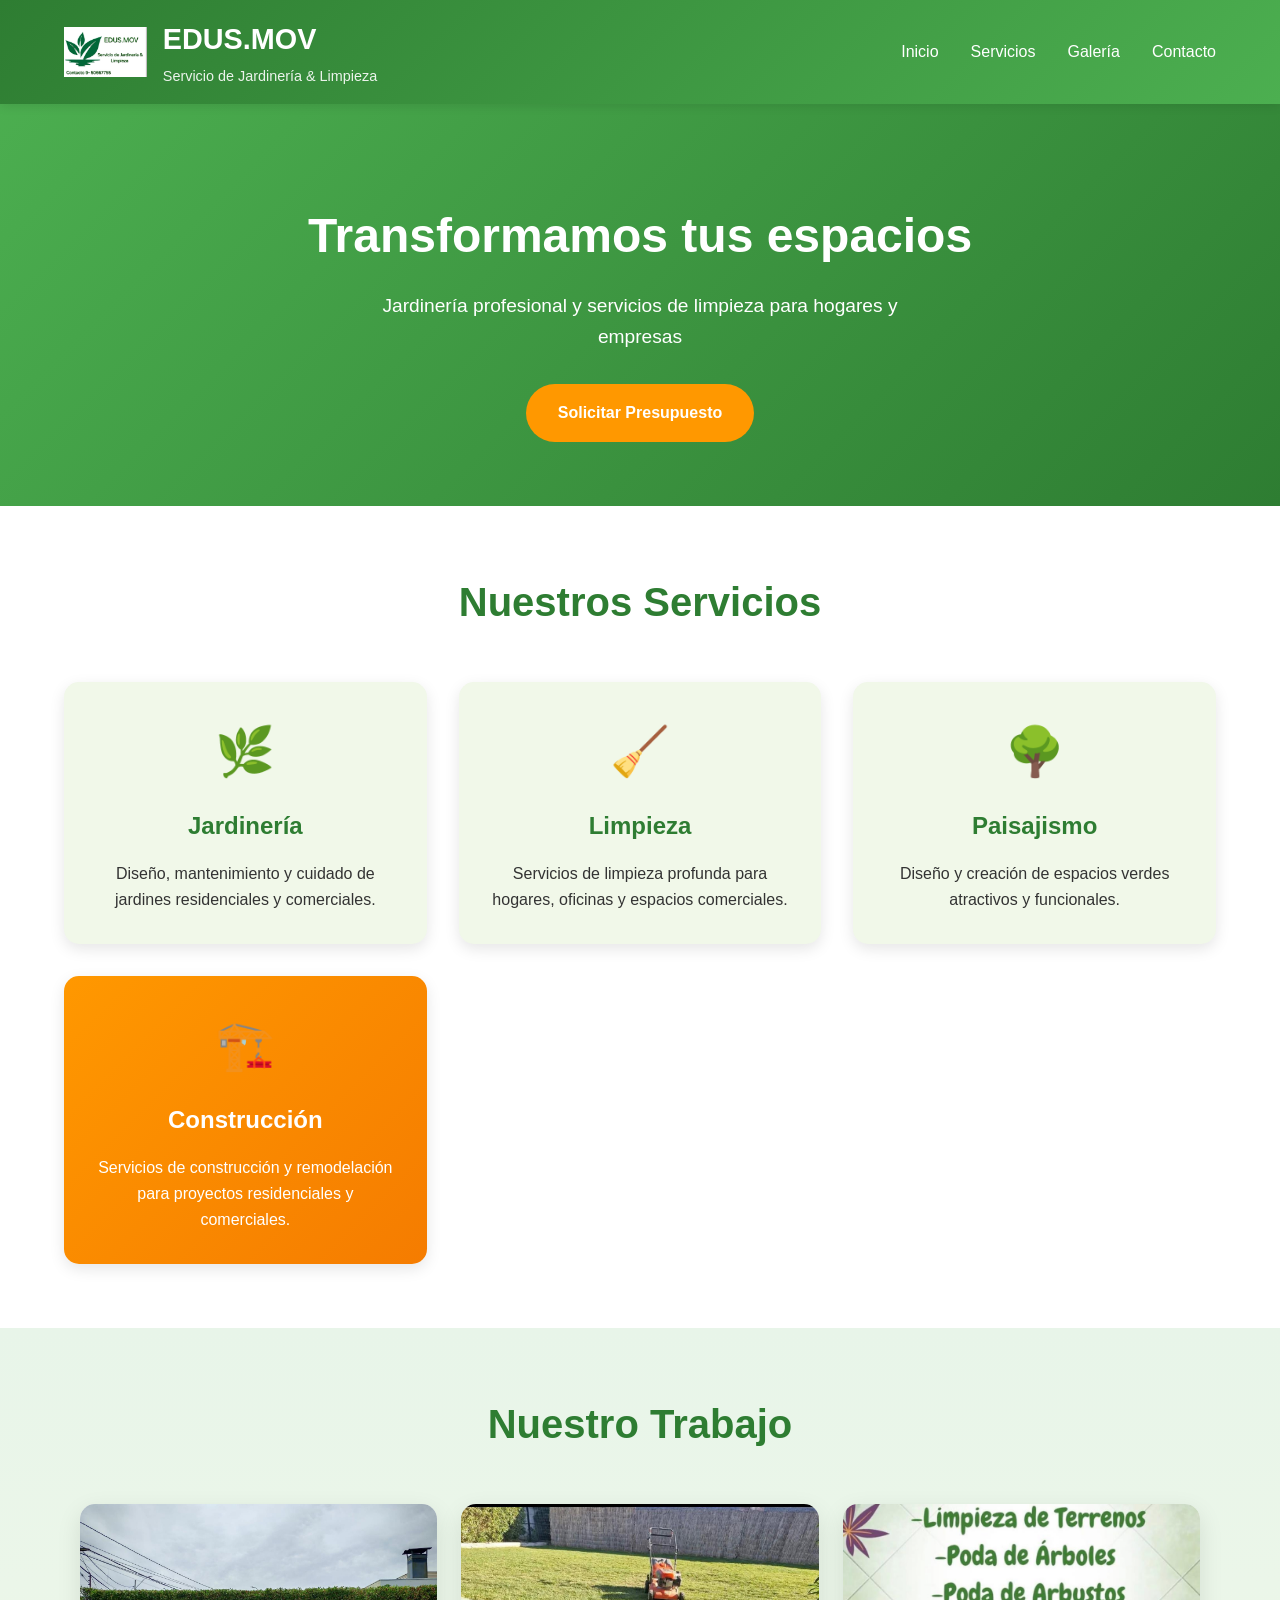
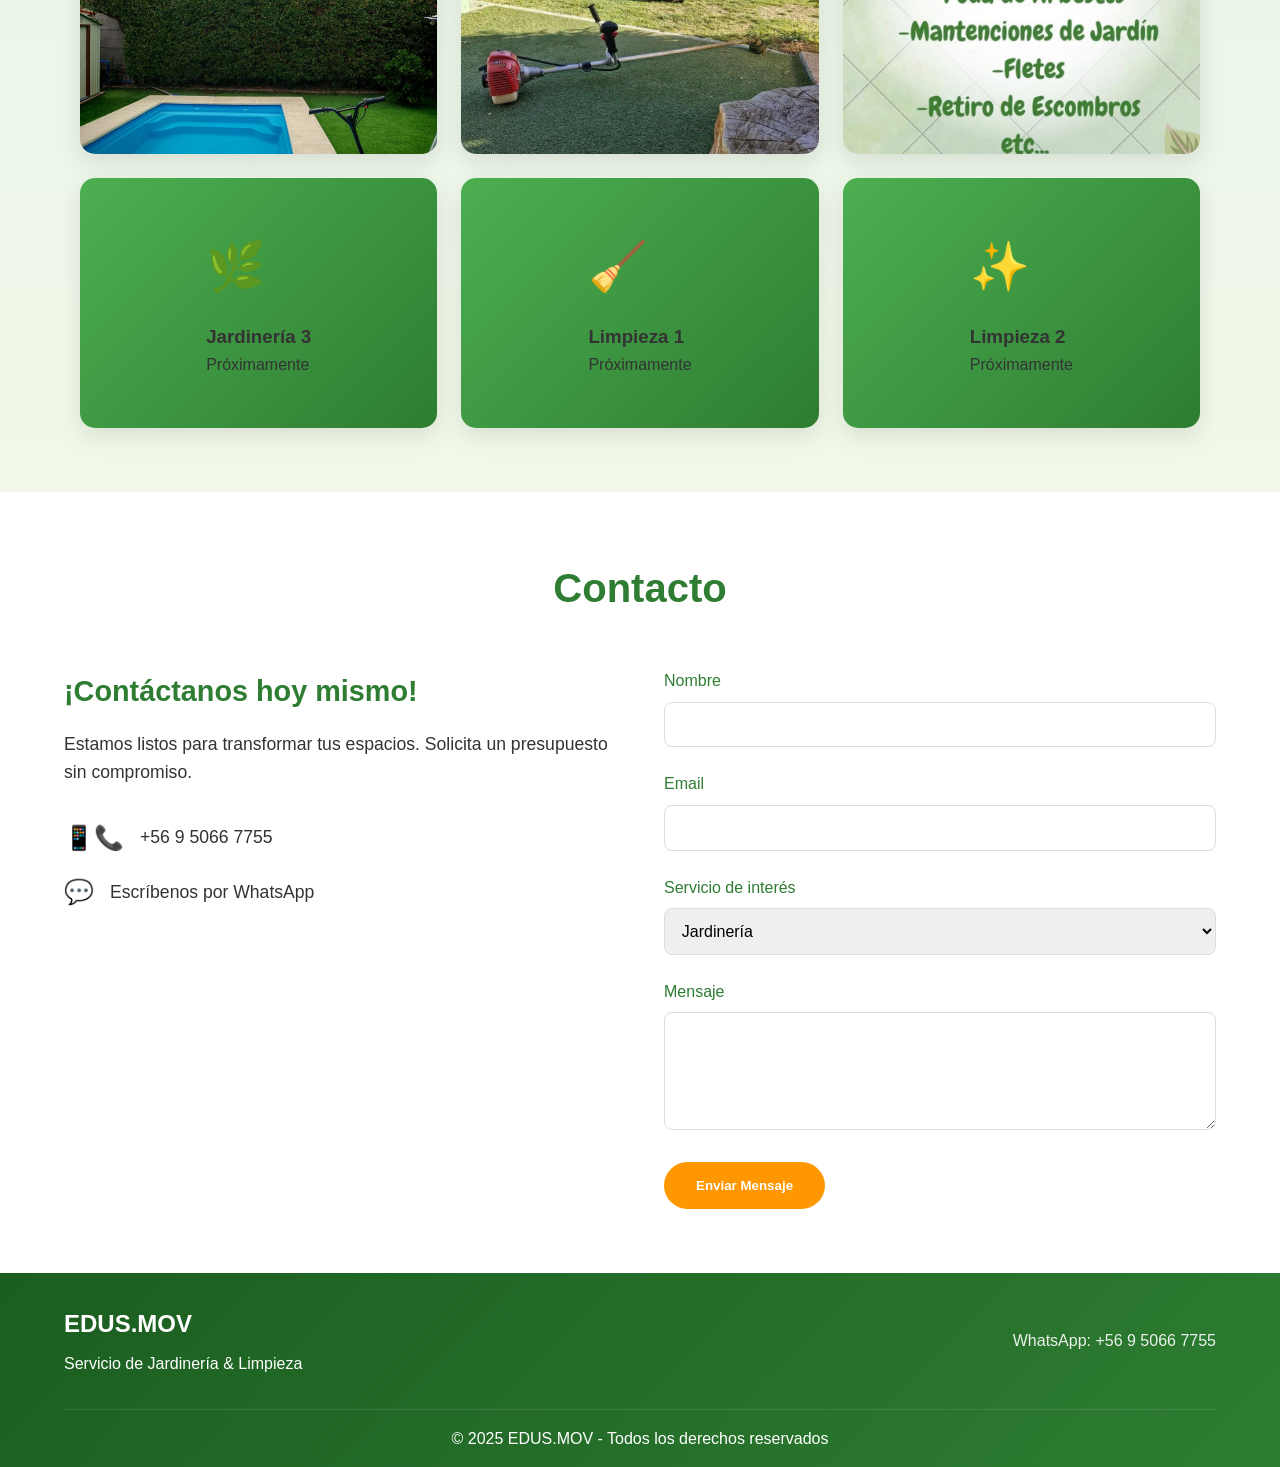
==== index.html @ 4ad2bc85 "Primera versión del sitio web EDUS.MOV" ====
<!DOCTYPE html>
<html lang="es">
<head>
    <meta charset="UTF-8">
    <meta name="viewport" content="width=device-width, initial-scale=1.0">
    <title>EDUS.MOV - Servicio de Jardinería & Limpieza</title>
    <link rel="stylesheet" href="css/style.css">
</head>
<body>
    <!-- Header -->
    <header>
        <div class="container">
            <div class="logo">
                <img src="images/logo.png" alt="EDUS.MOV Logo" class="logo-img">
                <div class="logo-text">
                    <h1>EDUS.MOV</h1>
                    <p>Servicio de Jardinería & Limpieza</p>
                </div>
            </div>
            <nav>
                <ul>
                    <li><a href="#inicio">Inicio</a></li>
                    <li><a href="#servicios">Servicios</a></li>
                    <li><a href="#galeria">Galería</a></li>
                    <li><a href="#contacto">Contacto</a></li>
                </ul>
            </nav>
        </div>
    </header>

    <!-- Hero Section -->
    <section id="inicio" class="hero">
        <div class="hero-content">
            <h2>Transformamos tus espacios</h2>
            <p>Jardinería profesional y servicios de limpieza para hogares y empresas</p>
            <a href="#contacto" class="btn">Solicitar Presupuesto</a>
        </div>
    </section>

    <!-- Sección Servicios -->
    <section id="servicios" class="servicios">
        <div class="container">
            <h2>Nuestros Servicios</h2>
            <div class="servicios-grid">
                <div class="servicio-card">
                    <div class="servicio-icon">🌿</div>
                    <h3>Jardinería</h3>
                    <p>Diseño, mantenimiento y cuidado de jardines residenciales y comerciales.</p>
                </div>
                <div class="servicio-card">
                    <div class="servicio-icon">🧹</div>
                    <h3>Limpieza</h3>
                    <p>Servicios de limpieza profunda para hogares, oficinas y espacios comerciales.</p>
                </div>
                <div class="servicio-card">
                    <div class="servicio-icon">🌳</div>
                    <h3>Paisajismo</h3>
                    <p>Diseño y creación de espacios verdes atractivos y funcionales.</p>
                </div>
                <div class="servicio-card construccion">
                    <div class="servicio-icon">🏗️</div>
                    <h3>Construcción</h3>
                    <p>Servicios de construcción y remodelación para proyectos residenciales y comerciales.</p>
                </div>
            </div>
        </div>
    </section>

    <!-- Sección Galería -->
    <section id="galeria" class="galeria">
        <div class="container">
            <h2>Nuestro Trabajo</h2>
            <div class="galeria-grid">
                <!-- Jardinería 1 - Con imagen -->
                <div class="galeria-item">
                    <img src="images/jardineria.jpg" alt="Jardinería Profesional" class="galeria-img">
                    <div class="galeria-overlay">
                        <h3>Jardinería Profesional</h3>
                    </div>
                </div>

                <!-- Jardinería 2 - Con imagen -->
                <div class="galeria-item">
                    <img src="images/jardineria1.jpg" alt="Mantenimiento de Jardines" class="galeria-img">
                    <div class="galeria-overlay">
                        <h3>Mantenimiento</h3>
                    </div>
                </div>

                <!-- Nueva imagen information.jpg -->
                <div class="galeria-item">
                    <img src="images/information.jpg" alt="Información de Servicios" class="galeria-img">
                    <div class="galeria-overlay">
                        <h3>Nuestros Servicios</h3>
                    </div>
                </div>

                <!-- Placeholders para futuro contenido -->
                <div class="galeria-item placeholder">
                    <div class="placeholder-content">
                        <div class="servicio-icon">🌿</div>
                        <h3>Jardinería 3</h3>
                        <p>Próximamente</p>
                    </div>
                </div>
                <div class="galeria-item placeholder">
                    <div class="placeholder-content">
                        <div class="servicio-icon">🧹</div>
                        <h3>Limpieza 1</h3>
                        <p>Próximamente</p>
                    </div>
                </div>
                <div class="galeria-item placeholder">
                    <div class="placeholder-content">
                        <div class="servicio-icon">✨</div>
                        <h3>Limpieza 2</h3>
                        <p>Próximamente</p>
                    </div>
                </div>
            </div>
        </div>
    </section>

    <!-- Sección Contacto -->
<section id="contacto" class="contacto">
    <div class="container">
        <h2>Contacto</h2>
        <div class="contacto-content">
            <div class="contacto-info">
                <h3>¡Contáctanos hoy mismo!</h3>
                <p>Estamos listos para transformar tus espacios. Solicita un presupuesto sin compromiso.</p>
                <div class="contacto-datos">
                    <div class="contacto-item">
                        <span class="contacto-icon">📞</span>
                        <a href="https://wa.me/56950667755" target="_blank" class="whatsapp-link">
                            +56 9 5066 7755
                        </a>
                    </div>
                    <div class="contacto-item">
                        <span class="contacto-icon">💬</span>
                        <span>Escríbenos por WhatsApp</span>
                    </div>
                </div>
            </div>
            <div class="contacto-form">
                <form id="formulario-contacto">
                    <div class="form-group">
                        <label for="nombre">Nombre</label>
                        <input type="text" id="nombre" name="nombre" required>
                    </div>
                    <div class="form-group">
                        <label for="email">Email</label>
                        <input type="email" id="email" name="email" required>
                    </div>
                    <div class="form-group">
                        <label for="servicio">Servicio de interés</label>
                        <select id="servicio" name="servicio">
                            <option value="jardineria">Jardinería</option>
                            <option value="limpieza">Limpieza</option>
                            <option value="paisajismo">Paisajismo</option>
                            <option value="construccion">Construcción</option>
                            <option value="varios">Varios servicios</option>
                        </select>
                    </div>
                    <div class="form-group">
                        <label for="mensaje">Mensaje</label>
                        <textarea id="mensaje" name="mensaje" rows="5" required></textarea>
                    </div>
                    <button type="submit" class="btn">Enviar Mensaje</button>
                </form>
            </div>
        </div>
    </div>
</section>

    <!-- Footer -->
<footer>
    <div class="container">
        <div class="footer-content">
            <div class="footer-logo">
                <h3>EDUS.MOV</h3>
                <p>Servicio de Jardinería & Limpieza</p>
            </div>
            <div class="footer-contacto">
                <p>
                    <a href="https://wa.me/56950667755" target="_blank" class="whatsapp-link">
                        WhatsApp: +56 9 5066 7755
                    </a>
                </p>
            </div>
        </div>
        <div class="footer-copyright">
            <p>&copy; 2025 EDUS.MOV - Todos los derechos reservados</p>
        </div>
    </div>
</footer>
---- css/style.css ----
/* Estilos generales */
* {
    margin: 0;
    padding: 0;
    box-sizing: border-box;
}

body {
    font-family: 'Arial', sans-serif;
    line-height: 1.6;
    color: #333;
    background-color: #f9f9f9;
}

.container {
    width: 90%;
    max-width: 1200px;
    margin: 0 auto;
}

/* Header */
header {
    background: linear-gradient(135deg, #2e7d32, #4caf50);
    color: white;
    padding: 1rem 0;
    position: fixed;
    width: 100%;
    top: 0;
    z-index: 1000;
    box-shadow: 0 2px 10px rgba(0,0,0,0.1);
}

header .container {
    display: flex;
    justify-content: space-between;
    align-items: center;
}

.logo {
    display: flex;
    align-items: center;
    gap: 1rem;
}

.logo-img {
    height: 50px;
    width: auto;
}

.logo-text h1 {
    margin-bottom: 0.2rem;
    font-size: 1.8rem;
}

.logo-text p {
    margin: 0;
    font-size: 0.9rem;
    opacity: 0.9;
}

nav ul {
    display: flex;
    list-style: none;
    gap: 2rem;
}

nav ul li a {
    color: white;
    text-decoration: none;
    font-weight: 500;
    transition: color 0.3s;
}

nav ul li a:hover {
    color: #c8e6c9;
}

/* Hero Section */
.hero {
    background: linear-gradient(135deg, #4caf50, #2e7d32);
    color: white;
    padding: 8rem 0 4rem;
    text-align: center;
    margin-top: 70px;
}

.hero-content h2 {
    font-size: 3rem;
    margin-bottom: 1rem;
}

.hero-content p {
    font-size: 1.2rem;
    margin-bottom: 2rem;
    max-width: 600px;
    margin-left: auto;
    margin-right: auto;
}

.btn {
    display: inline-block;
    background-color: #ff9800;
    color: white;
    padding: 1rem 2rem;
    border-radius: 50px;
    text-decoration: none;
    font-weight: bold;
    transition: all 0.3s;
    border: none;
    cursor: pointer;
}

.btn:hover {
    background-color: #f57c00;
    transform: translateY(-2px);
}

/* Sección Servicios */
.servicios {
    padding: 4rem 0;
    background-color: white;
}

.servicios h2 {
    text-align: center;
    margin-bottom: 3rem;
    font-size: 2.5rem;
    color: #2e7d32;
}

.servicios-grid {
    display: grid;
    grid-template-columns: repeat(auto-fit, minmax(300px, 1fr));
    gap: 2rem;
}

.servicio-card {
    background-color: #f1f8e9;
    padding: 2rem;
    border-radius: 15px;
    text-align: center;
    transition: all 0.3s ease;
    box-shadow: 0 5px 15px rgba(0,0,0,0.1);
}

.servicio-card:hover {
    transform: translateY(-10px);
    box-shadow: 0 15px 30px rgba(0,0,0,0.15);
}

.servicio-icon {
    font-size: 3rem;
    margin-bottom: 1rem;
}

.servicio-card h3 {
    color: #2e7d32;
    margin-bottom: 1rem;
    font-size: 1.5rem;
}

/* Servicio de Construcción */
.servicio-card.construccion {
    background: linear-gradient(135deg, #ff9800, #f57c00);
    color: white;
}

.servicio-card.construccion h3 {
    color: white;
}

.servicio-card.construccion .servicio-icon {
    color: white;
}

/* SECCIÓN GALERÍA - SIMPLIFICADA Y FUNCIONAL */
.galeria {
    padding: 4rem 0;
    background: linear-gradient(to bottom, #e8f5e9, #f1f8e9);
}

.galeria h2 {
    text-align: center;
    font-size: 2.5rem;
    color: #2e7d32;
    margin-bottom: 3rem;
}

.galeria-grid {
    display: grid;
    grid-template-columns: repeat(auto-fit, minmax(280px, 1fr));
    gap: 1.5rem;
    padding: 0 1rem;
}

/* Items de galería con imágenes */
.galeria-item {
    background: white;
    border-radius: 15px;
    overflow: hidden;
    box-shadow: 0 8px 25px rgba(0,0,0,0.1);
    transition: all 0.3s ease;
    height: 250px;
    position: relative;
}

.galeria-item:hover {
    transform: translateY(-8px);
    box-shadow: 0 15px 35px rgba(0,0,0,0.2);
}

.galeria-item img {
    width: 100%;
    height: 100%;
    object-fit: cover;
    transition: transform 0.5s ease;
    display: block;
}

.galeria-item:hover img {
    transform: scale(1.1);
}

/* Overlay para items con imágenes */
.galeria-overlay {
    position: absolute;
    bottom: 0;
    left: 0;
    right: 0;
    background: linear-gradient(transparent, rgba(46, 125, 50, 0.9));
    color: white;
    padding: 1.5rem 1rem 1rem;
    transform: translateY(100%);
    transition: transform 0.3s ease;
}

.galeria-item:hover .galeria-overlay {
    transform: translateY(0);
}

.galeria-overlay h3 {
    margin: 0;
    font-size: 1.1rem;
    text-align: center;
}

/* Placeholders - solo para items específicos */
.galeria-item.placeholder {
    background: linear-gradient(135deg, #4caf50, #2e7d32);
    display: flex;
    align-items: center;
    justify-content: center;
}

.galeria-placeholder {
    text-align: center;
    color: white;
    padding: 2rem;
}

.galeria-placeholder .placeholder-icon {
    font-size: 2.5rem;
    margin-bottom: 0.8rem;
}

.galeria-placeholder .placeholder-text {
    font-size: 1.1rem;
    font-weight: bold;
    margin-bottom: 0.3rem;
}

.galeria-placeholder .placeholder-subtext {
    font-size: 0.8rem;
    opacity: 0.9;
}

/* Items placeholder también tienen hover */
.galeria-item.placeholder:hover {
    transform: translateY(-8px);
    box-shadow: 0 15px 35px rgba(0,0,0,0.2);
    background: linear-gradient(135deg, #3d8b40, #1b5e20);
}

/* Sección Contacto */
.contacto {
    padding: 4rem 0;
    background-color: white;
}

.contacto h2 {
    text-align: center;
    margin-bottom: 3rem;
    font-size: 2.5rem;
    color: #2e7d32;
}

.contacto-content {
    display: grid;
    grid-template-columns: repeat(auto-fit, minmax(300px, 1fr));
    gap: 3rem;
}

.contacto-info h3 {
    color: #2e7d32;
    margin-bottom: 1rem;
    font-size: 1.8rem;
}

.contacto-info p {
    margin-bottom: 2rem;
    font-size: 1.1rem;
}

.contacto-datos {
    margin-top: 2rem;
}

.contacto-item {
    display: flex;
    align-items: center;
    margin-bottom: 1rem;
    font-size: 1.1rem;
}

.contacto-icon {
    font-size: 1.5rem;
    margin-right: 1rem;
}

.form-group {
    margin-bottom: 1.5rem;
}

.form-group label {
    display: block;
    margin-bottom: 0.5rem;
    font-weight: 500;
    color: #2e7d32;
}

.form-group input,
.form-group select,
.form-group textarea {
    width: 100%;
    padding: 0.8rem;
    border: 1px solid #ddd;
    border-radius: 8px;
    font-family: inherit;
    font-size: 1rem;
    transition: border-color 0.3s;
}

.form-group input:focus,
.form-group select:focus,
.form-group textarea:focus {
    outline: none;
    border-color: #4caf50;
    box-shadow: 0 0 0 2px rgba(76, 175, 80, 0.2);
}

/* Footer */
footer {
    background: linear-gradient(135deg, #1b5e20, #2e7d32);
    color: white;
    padding: 2rem 0 1rem;
}

.footer-content {
    display: flex;
    justify-content: space-between;
    align-items: center;
    margin-bottom: 2rem;
}

.footer-logo h3 {
    font-size: 1.5rem;
    margin-bottom: 0.5rem;
}

.footer-copyright {
    text-align: center;
    padding-top: 1rem;
    border-top: 1px solid rgba(255,255,255,0.1);
}

/* Responsive */
@media (max-width: 768px) {
    header .container {
        flex-direction: column;
        text-align: center;
        gap: 1rem;
    }
    
    nav ul {
        gap: 1rem;
    }
    
    .hero {
        padding: 6rem 0 3rem;
    }
    
    .hero-content h2 {
        font-size: 2rem;
    }
    
    .galeria-grid {
        grid-template-columns: 1fr;
        gap: 1rem;
    }
    
    .footer-content {
        flex-direction: column;
        text-align: center;
        gap: 1rem;
    }
    
    .servicios-grid {
        grid-template-columns: 1fr;
    }
}

@media (max-width: 480px) {
    .container {
        width: 95%;
    }
    
    .hero-content h2 {
        font-size: 1.8rem;
    }
    
    .galeria-item {
        height: 200px;
    }
    
    .btn {
        padding: 0.8rem 1.5rem;
        font-size: 0.9rem;
    }
}

/* Estilos para enlaces de WhatsApp */
.whatsapp-link {
    color: white;
    text-decoration: none;
    font-weight: 500;
    transition: all 0.3s ease;
    border-bottom: 1px solid transparent;
}

.whatsapp-link:hover {
    color: #25D366; /* Color verde de WhatsApp */
    border-bottom: 1px solid #25D366;
    transform: translateY(-1px);
}

.contacto-item .whatsapp-link {
    color: #333;
    font-size: 1.1rem;
}

.contacto-item .whatsapp-link:hover {
    color: #25D366;
}

/* Opcional: Agregar icono de WhatsApp */
.contacto-item:has(.whatsapp-link) .contacto-icon::before {
    content: "📱";
}

/* Para el footer */
.footer-contacto .whatsapp-link {
    color: rgba(255,255,255,0.9);
}

.footer-contacto .whatsapp-link:hover {
    color: #25D366;
}
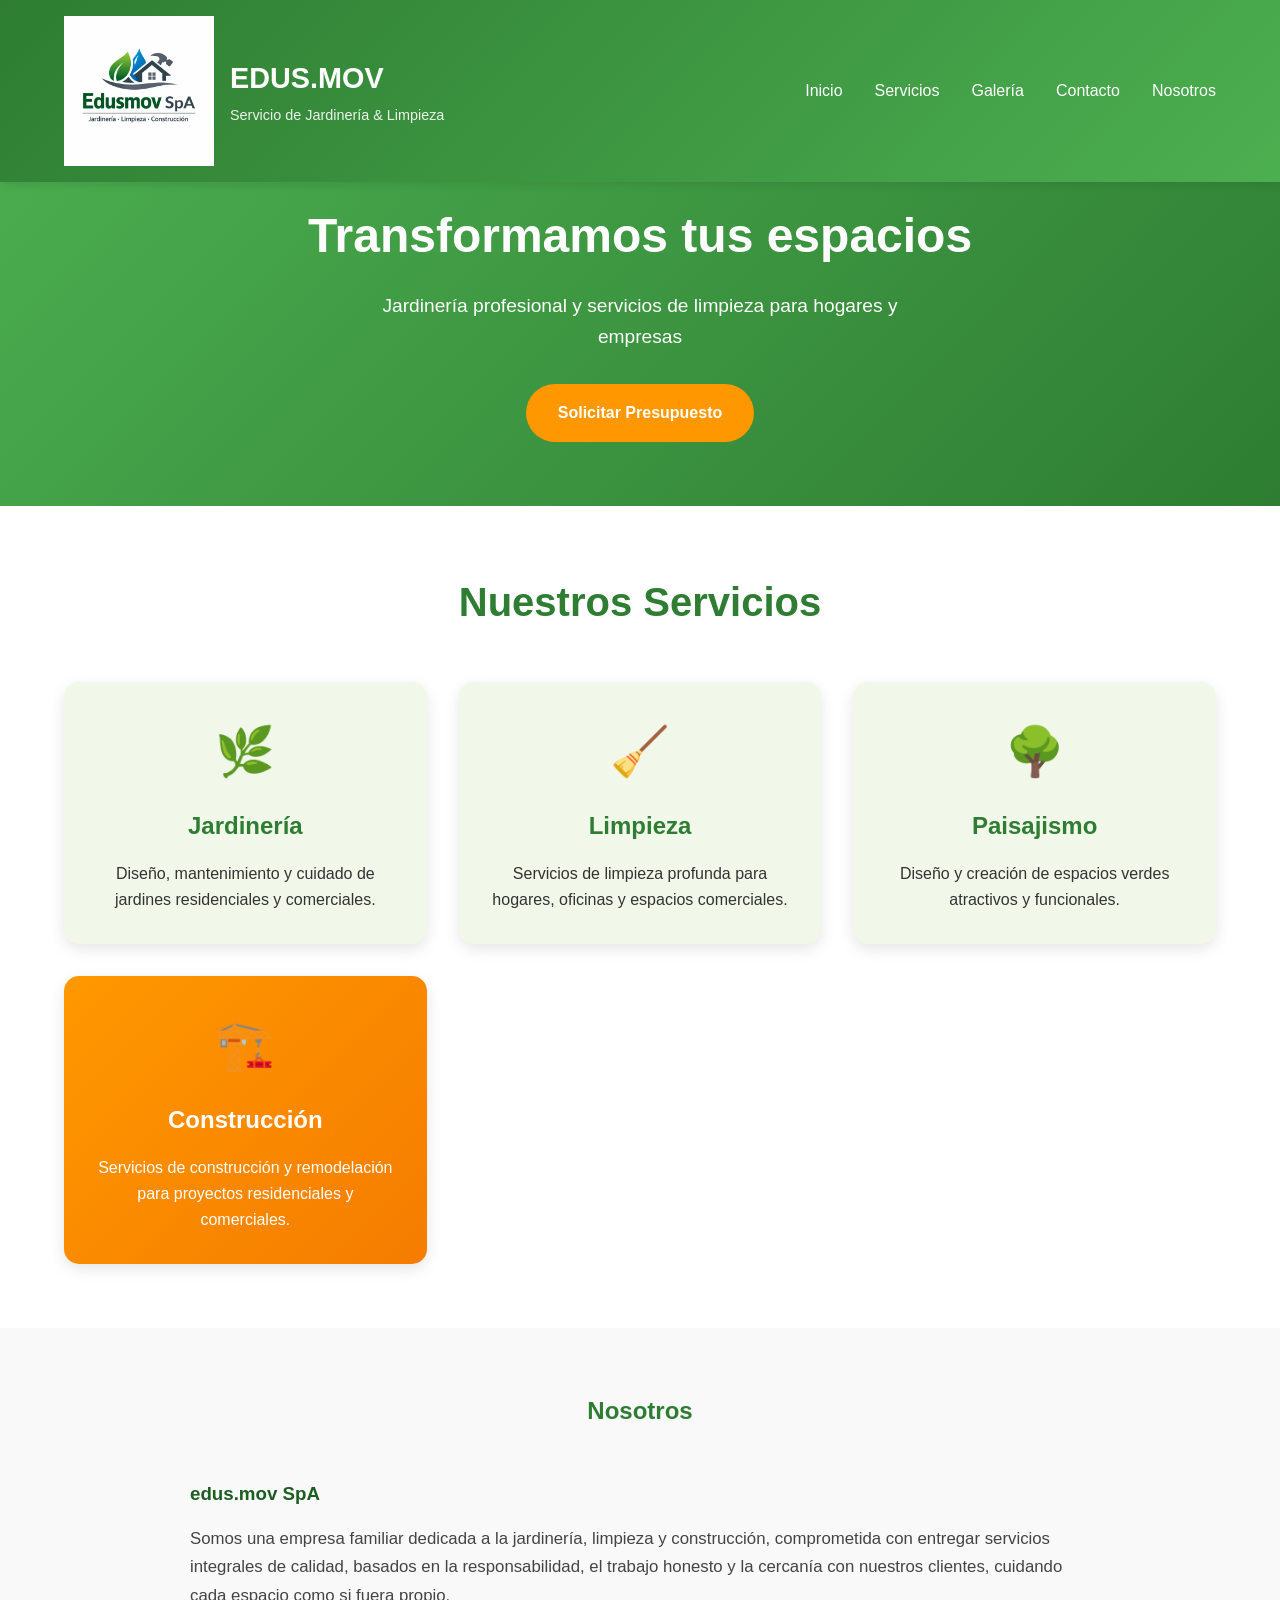
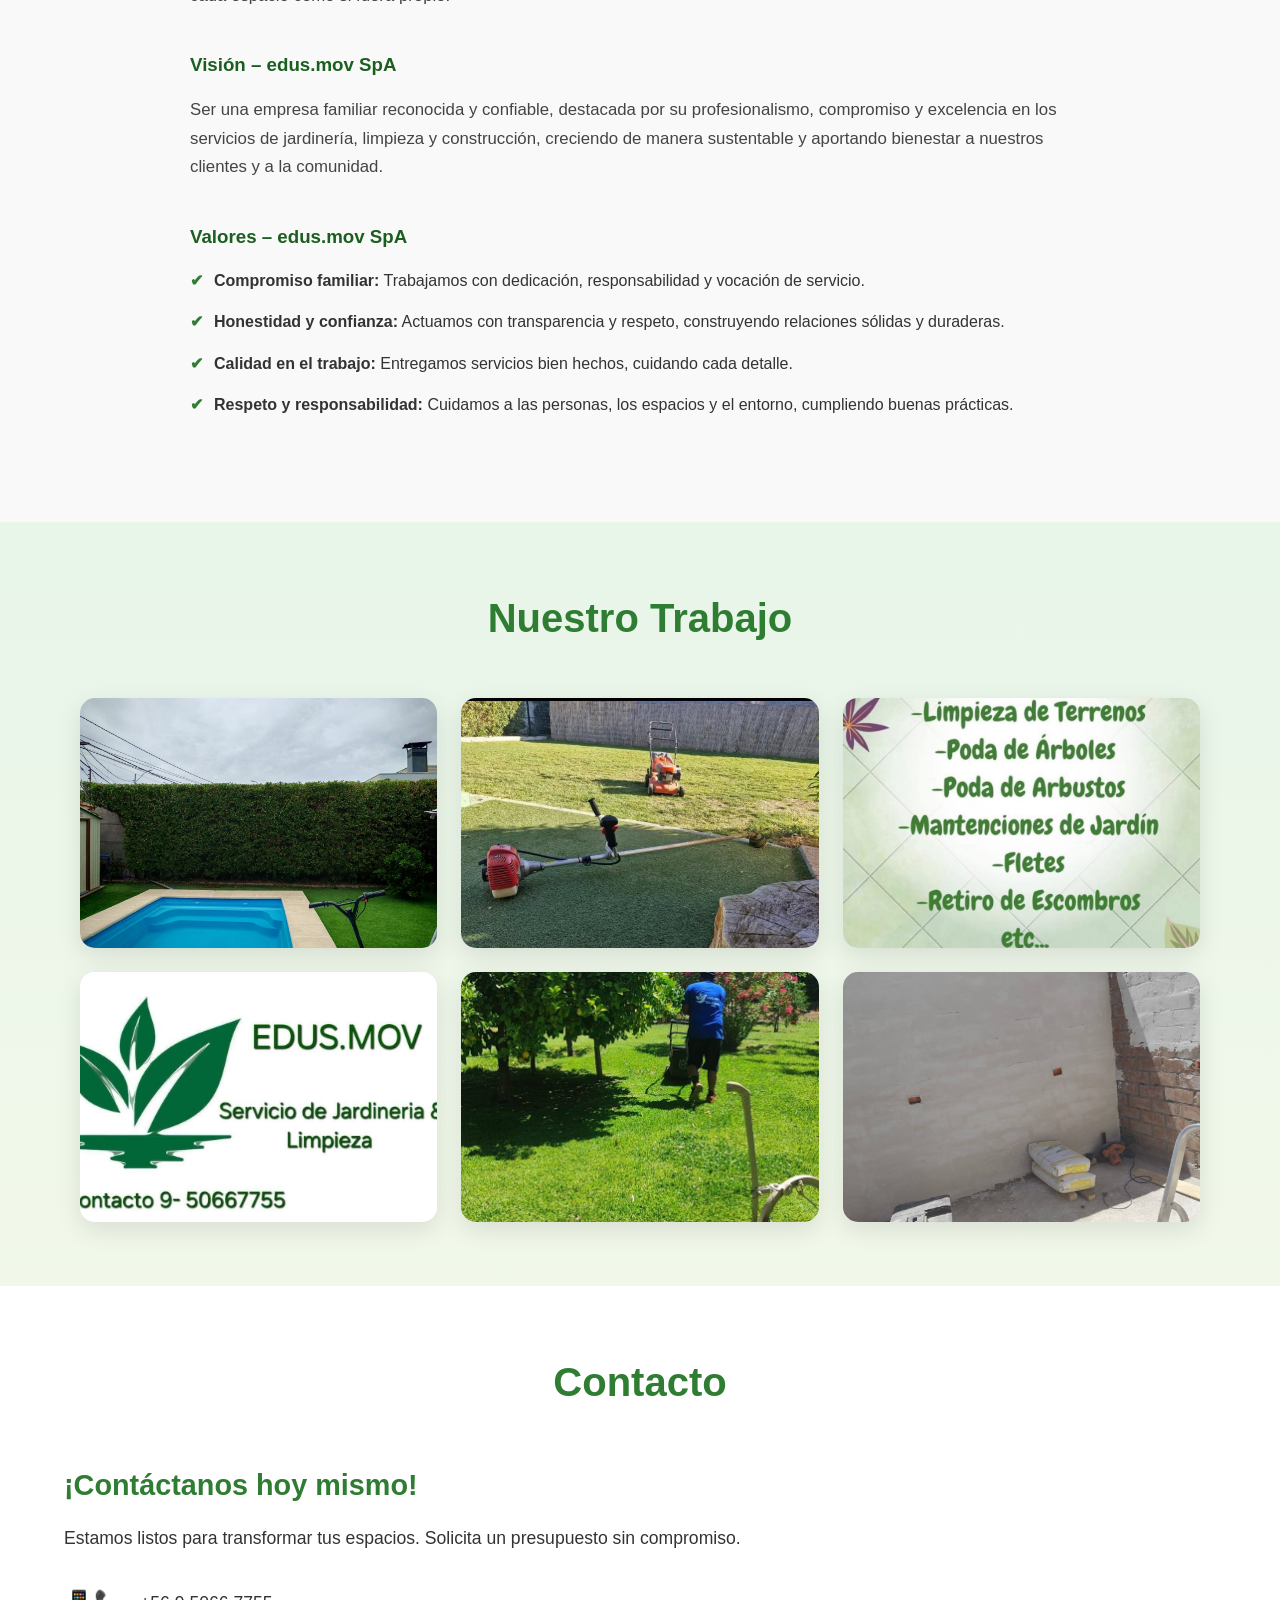
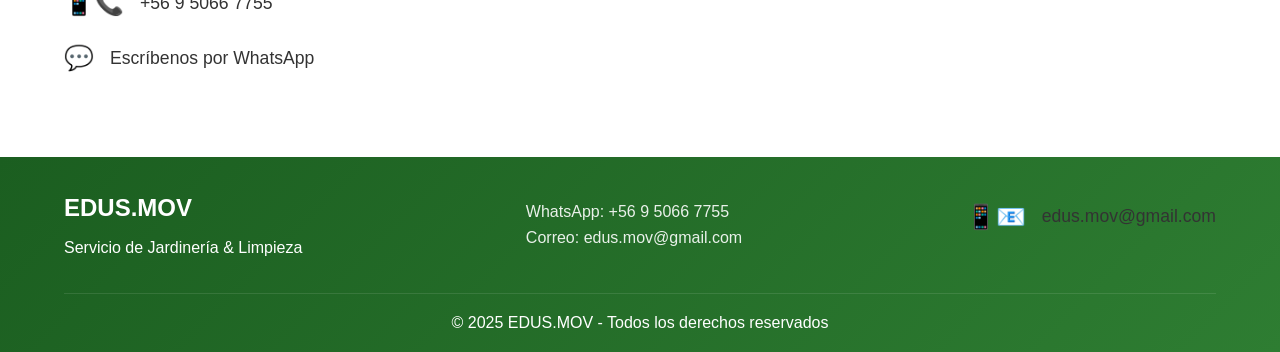
==== commit 80af1aba: "Actualización del sitio web EDUS.MOV" ====
--- a/index.html
+++ b/index.html
@@ -7,64 +7,113 @@
     <link rel="stylesheet" href="css/style.css">
 </head>
 <body>
-    <!-- Header -->
-    <header>
-        <div class="container">
-            <div class="logo">
-                <img src="images/logo.png" alt="EDUS.MOV Logo" class="logo-img">
-                <div class="logo-text">
-                    <h1>EDUS.MOV</h1>
-                    <p>Servicio de Jardinería & Limpieza</p>
-                </div>
-            </div>
-            <nav>
-                <ul>
-                    <li><a href="#inicio">Inicio</a></li>
-                    <li><a href="#servicios">Servicios</a></li>
-                    <li><a href="#galeria">Galería</a></li>
-                    <li><a href="#contacto">Contacto</a></li>
-                </ul>
-            </nav>
-        </div>
-    </header>
-
-    <!-- Hero Section -->
-    <section id="inicio" class="hero">
-        <div class="hero-content">
-            <h2>Transformamos tus espacios</h2>
-            <p>Jardinería profesional y servicios de limpieza para hogares y empresas</p>
-            <a href="#contacto" class="btn">Solicitar Presupuesto</a>
-        </div>
-    </section>
-
-    <!-- Sección Servicios -->
-    <section id="servicios" class="servicios">
-        <div class="container">
-            <h2>Nuestros Servicios</h2>
-            <div class="servicios-grid">
-                <div class="servicio-card">
-                    <div class="servicio-icon">🌿</div>
-                    <h3>Jardinería</h3>
-                    <p>Diseño, mantenimiento y cuidado de jardines residenciales y comerciales.</p>
-                </div>
-                <div class="servicio-card">
-                    <div class="servicio-icon">🧹</div>
-                    <h3>Limpieza</h3>
-                    <p>Servicios de limpieza profunda para hogares, oficinas y espacios comerciales.</p>
-                </div>
-                <div class="servicio-card">
-                    <div class="servicio-icon">🌳</div>
-                    <h3>Paisajismo</h3>
-                    <p>Diseño y creación de espacios verdes atractivos y funcionales.</p>
-                </div>
-                <div class="servicio-card construccion">
-                    <div class="servicio-icon">🏗️</div>
-                    <h3>Construcción</h3>
-                    <p>Servicios de construcción y remodelación para proyectos residenciales y comerciales.</p>
-                </div>
-            </div>
-        </div>
-    </section>
+<!-- Header -->
+<header>
+    <div class="container">
+        <div class="logo">
+            <img src="images/jadineria2.JPG" alt="EDUS.MOV Logo" class="logo-img">
+            <div class="logo-text">
+                <h1>EDUS.MOV</h1>
+                <p>Servicio de Jardinería & Limpieza</p>
+            </div>
+        </div>
+        <nav>
+            <ul>
+                <li><a href="#inicio">Inicio</a></li>
+                <li><a href="#servicios">Servicios</a></li>
+                <li><a href="#galeria">Galería</a></li>
+                <li><a href="#contacto">Contacto</a></li>
+                <li><a href="#nosotros">Nosotros</a></li>
+            </ul>
+        </nav>
+    </div>
+</header>
+
+<!-- Hero Section -->
+<section id="inicio" class="hero">
+    <div class="hero-content">
+        <h2>Transformamos tus espacios</h2>
+        <p>Jardinería profesional y servicios de limpieza para hogares y empresas</p>
+        <a href="#contacto" class="btn">Solicitar Presupuesto</a>
+    </div>
+</section>
+
+<!-- Sección Servicios -->
+<section id="servicios" class="servicios">
+    <div class="container">
+        <h2>Nuestros Servicios</h2>
+        <div class="servicios-grid">
+            <div class="servicio-card">
+                <div class="servicio-icon">🌿</div>
+                <h3>Jardinería</h3>
+                <p>Diseño, mantenimiento y cuidado de jardines residenciales y comerciales.</p>
+            </div>
+            <div class="servicio-card">
+                <div class="servicio-icon">🧹</div>
+                <h3>Limpieza</h3>
+                <p>Servicios de limpieza profunda para hogares, oficinas y espacios comerciales.</p>
+            </div>
+            <div class="servicio-card">
+                <div class="servicio-icon">🌳</div>
+                <h3>Paisajismo</h3>
+                <p>Diseño y creación de espacios verdes atractivos y funcionales.</p>
+            </div>
+            <div class="servicio-card construccion">
+                <div class="servicio-icon">🏗️</div>
+                <h3>Construcción</h3>
+                <p>Servicios de construcción y remodelación para proyectos residenciales y comerciales.</p>
+            </div>
+        </div>
+    </div>
+</section>
+
+<!-- Sección Nosotros -->
+<section id="nosotros" class="nosotros">
+    <div class="container">
+        <h2>Nosotros</h2>
+
+        <div class="nosotros-bloque">
+            <h3>edus.mov SpA</h3>
+            <p>
+                Somos una empresa familiar dedicada a la jardinería, limpieza y construcción,
+                comprometida con entregar servicios integrales de calidad, basados en la responsabilidad,
+                el trabajo honesto y la cercanía con nuestros clientes, cuidando cada espacio como si fuera propio.
+            </p>
+        </div>
+
+        <div class="nosotros-bloque">
+            <h3>Visión – edus.mov SpA</h3>
+            <p>
+                Ser una empresa familiar reconocida y confiable, destacada por su profesionalismo,
+                compromiso y excelencia en los servicios de jardinería, limpieza y construcción,
+                creciendo de manera sustentable y aportando bienestar a nuestros clientes y a la comunidad.
+            </p>
+        </div>
+
+        <div class="nosotros-bloque">
+            <h3>Valores – edus.mov SpA</h3>
+            <ul class="valores-lista">
+                <li>
+                    <strong>Compromiso familiar:</strong>
+                    Trabajamos con dedicación, responsabilidad y vocación de servicio.
+                </li>
+                <li>
+                    <strong>Honestidad y confianza:</strong>
+                    Actuamos con transparencia y respeto, construyendo relaciones sólidas y duraderas.
+                </li>
+                <li>
+                    <strong>Calidad en el trabajo:</strong>
+                    Entregamos servicios bien hechos, cuidando cada detalle.
+                </li>
+                <li>
+                    <strong>Respeto y responsabilidad:</strong>
+                    Cuidamos a las personas, los espacios y el entorno, cumpliendo buenas prácticas.
+                </li>
+            </ul>
+        </div>
+    </div>
+</section>
+
 
     <!-- Sección Galería -->
     <section id="galeria" class="galeria">
@@ -95,26 +144,23 @@
                     </div>
                 </div>
 
-                <!-- Placeholders para futuro contenido -->
-                <div class="galeria-item placeholder">
-                    <div class="placeholder-content">
-                        <div class="servicio-icon">🌿</div>
-                        <h3>Jardinería 3</h3>
-                        <p>Próximamente</p>
-                    </div>
-                </div>
-                <div class="galeria-item placeholder">
-                    <div class="placeholder-content">
-                        <div class="servicio-icon">🧹</div>
-                        <h3>Limpieza 1</h3>
-                        <p>Próximamente</p>
-                    </div>
-                </div>
-                <div class="galeria-item placeholder">
-                    <div class="placeholder-content">
-                        <div class="servicio-icon">✨</div>
-                        <h3>Limpieza 2</h3>
-                        <p>Próximamente</p>
+                <div class="galeria-item">
+                    <img src="images/logo.png" alt="Información de Servicios" class="galeria-img">
+                    <div class="galeria-overlay">
+                        <h3>Nuestra Información</h3>
+                    </div>
+                </div>
+
+                <div class="galeria-item">
+                    <img src="images/jardineria3.jpg" alt="Información de Servicios" class="galeria-img">
+                    <div class="galeria-overlay">
+                        <h3>Áreas verdes 100% garantizadas</h3>
+                    </div>
+                </div>
+                <div class="galeria-item">
+                    <img src="images/construccion.jpg" alt="Información de Servicios" class="galeria-img">
+                    <div class="galeria-overlay">
+                        <h3>Construcción</h3>
                     </div>
                 </div>
             </div>
@@ -142,33 +188,7 @@
                     </div>
                 </div>
             </div>
-            <div class="contacto-form">
-                <form id="formulario-contacto">
-                    <div class="form-group">
-                        <label for="nombre">Nombre</label>
-                        <input type="text" id="nombre" name="nombre" required>
-                    </div>
-                    <div class="form-group">
-                        <label for="email">Email</label>
-                        <input type="email" id="email" name="email" required>
-                    </div>
-                    <div class="form-group">
-                        <label for="servicio">Servicio de interés</label>
-                        <select id="servicio" name="servicio">
-                            <option value="jardineria">Jardinería</option>
-                            <option value="limpieza">Limpieza</option>
-                            <option value="paisajismo">Paisajismo</option>
-                            <option value="construccion">Construcción</option>
-                            <option value="varios">Varios servicios</option>
-                        </select>
-                    </div>
-                    <div class="form-group">
-                        <label for="mensaje">Mensaje</label>
-                        <textarea id="mensaje" name="mensaje" rows="5" required></textarea>
-                    </div>
-                    <button type="submit" class="btn">Enviar Mensaje</button>
-                </form>
-            </div>
+            
         </div>
     </div>
 </section>
@@ -187,7 +207,25 @@
                         WhatsApp: +56 9 5066 7755
                     </a>
                 </p>
-            </div>
+
+                <p>
+                    <a href="https://mail.google.com/mail/?view=cm&to=edus.mov@gmail.com"
+                    target="_blank"
+                    class="whatsapp-link">
+                        Correo: edus.mov@gmail.com
+                    </a>
+                </p>
+            </div>
+
+            <div class="contacto-item">
+                <span class="contacto-icon">📧</span>
+                <a href="https://mail.google.com/mail/?view=cm&to=edus.mov@gmail.com"
+                target="_blank"
+                class="whatsapp-link">
+                    edus.mov@gmail.com
+                </a>
+            </div>
+
         </div>
         <div class="footer-copyright">
             <p>&copy; 2025 EDUS.MOV - Todos los derechos reservados</p>
--- a/css/style.css
+++ b/css/style.css
@@ -43,7 +43,7 @@
 }
 
 .logo-img {
-    height: 50px;
+    height: 150px;
     width: auto;
 }
 
@@ -474,4 +474,53 @@
 
 .footer-contacto .whatsapp-link:hover {
     color: #25D366;
-}+}
+
+/* =========================
+   SECCIÓN NOSOTROS
+========================= */
+.nosotros {
+    padding: 4rem 0;
+    background-color: #f9f9f9;
+}
+
+.nosotros h2 {
+    text-align: center;
+    color: #2e7d32;
+    margin-bottom: 3rem;
+}
+
+.nosotros-bloque {
+    max-width: 900px;
+    margin: 0 auto 2.5rem;
+}
+
+.nosotros-bloque h3 {
+    color: #1b5e20;
+    margin-bottom: 1rem;
+}
+
+.nosotros-bloque p {
+    font-size: 1.05rem;
+    line-height: 1.7;
+    color: #444;
+}
+
+.valores-lista {
+    list-style: none;
+    padding-left: 0;
+}
+
+.valores-lista li {
+    margin-bottom: 1rem;
+    padding-left: 1.5rem;
+    position: relative;
+}
+
+.valores-lista li::before {
+    content: "✔";
+    position: absolute;
+    left: 0;
+    color: #2e7d32;
+    font-weight: bold;
+}
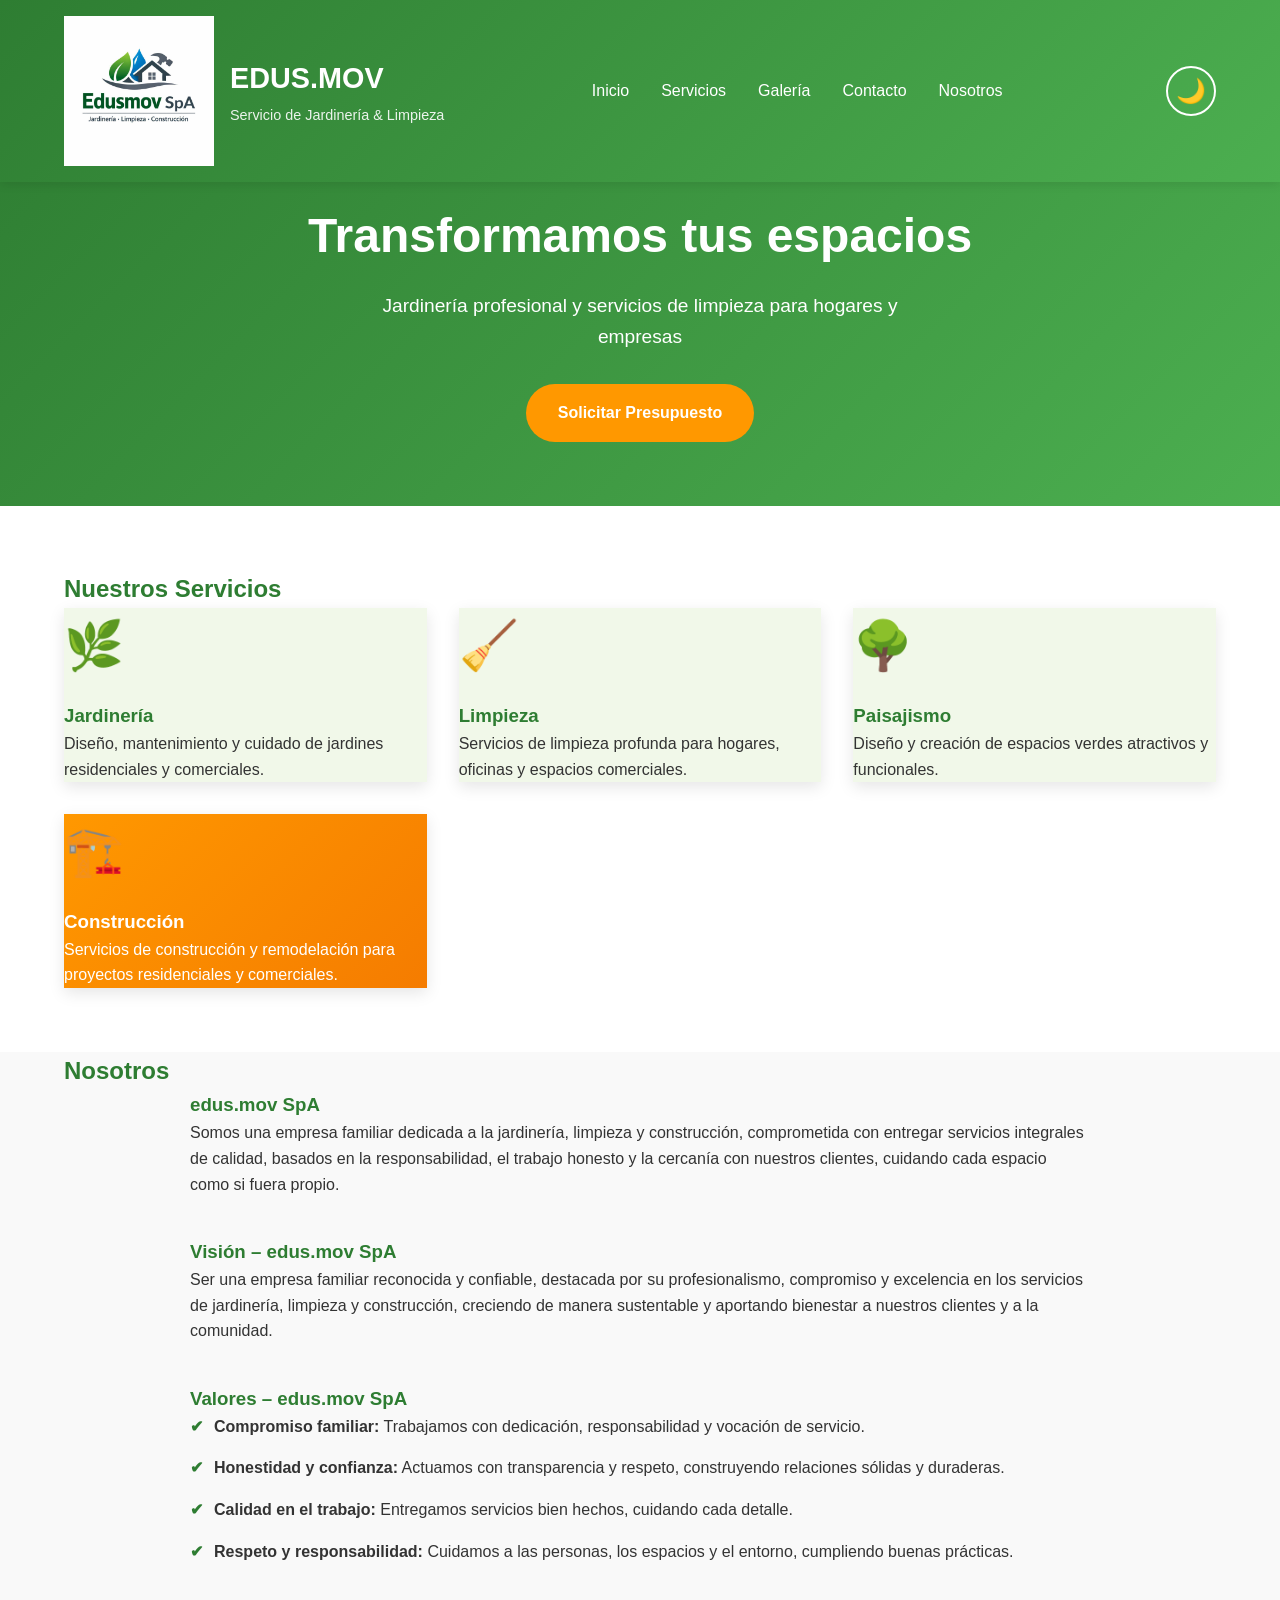
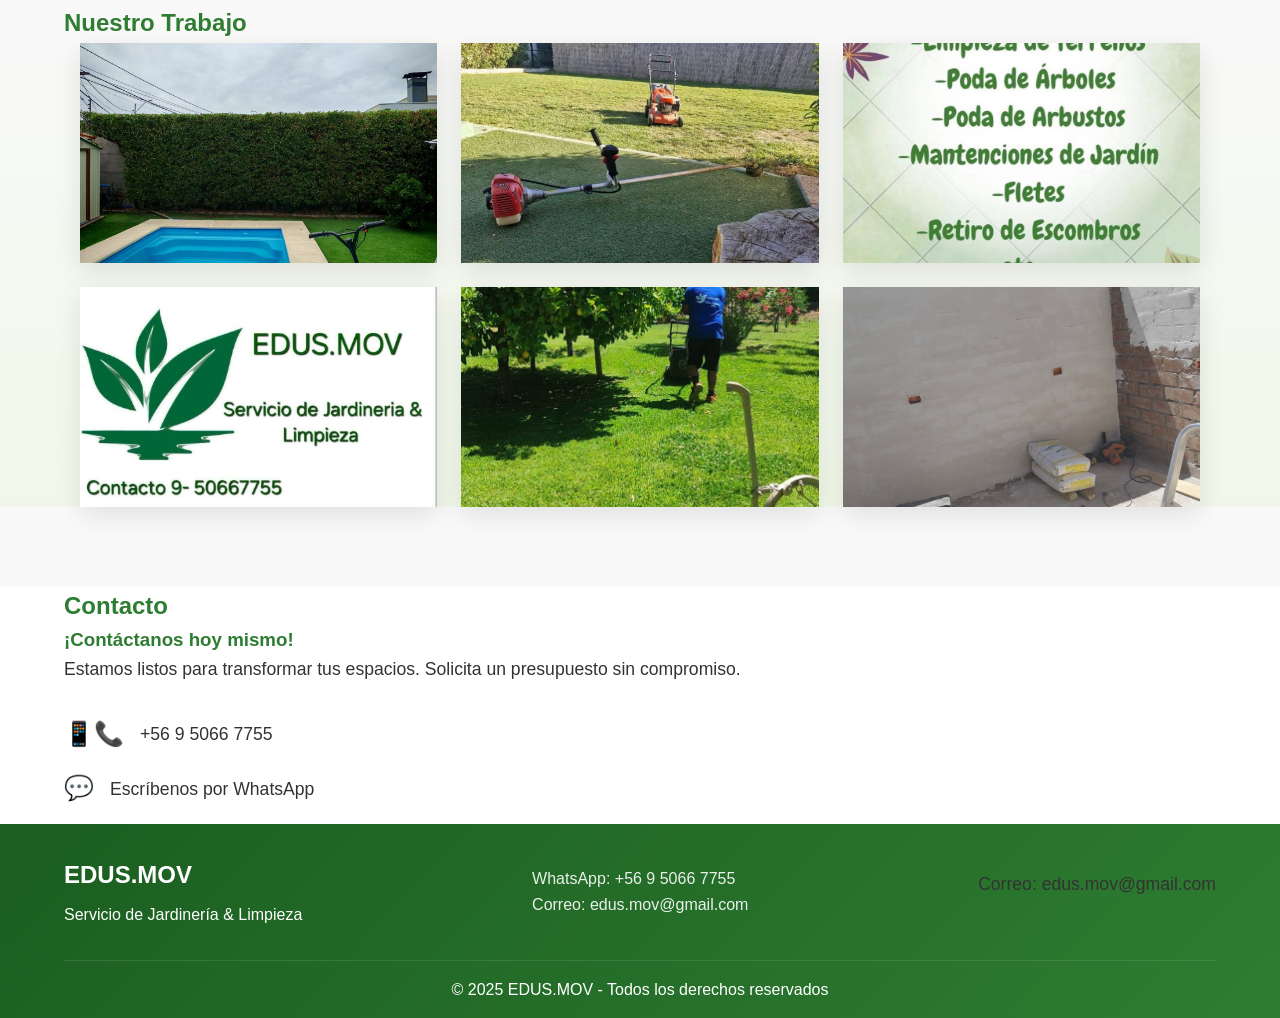
==== commit 3296a4b1: "Actualización página web" ====
--- a/index.html
+++ b/index.html
@@ -26,6 +26,10 @@
                 <li><a href="#nosotros">Nosotros</a></li>
             </ul>
         </nav>
+        <!-- AGREGAR ESTE BOTÓN -->
+        <button id="dark-mode-toggle" class="dark-mode-toggle" aria-label="Alternar modo oscuro">
+            <span class="toggle-icon">🌙</span>
+        </button>
     </div>
 </header>
 
@@ -209,7 +213,16 @@
                 </p>
 
                 <p>
-                    <a href="https://mail.google.com/mail/?view=cm&to=edus.mov@gmail.com"
+                <a href="mailto:edus.mov@gmail.com" class="whatsapp-link">
+                    Correo: edus.mov@gmail.com
+                </a>
+            </p>
+
+            </div>
+
+            <div class="contacto-item">
+                <p>
+                    <a href="https://mail.google.com/mail/?view=cm&fs=1&to=edus.mov@gmail.com"
                     target="_blank"
                     class="whatsapp-link">
                         Correo: edus.mov@gmail.com
@@ -217,18 +230,13 @@
                 </p>
             </div>
 
-            <div class="contacto-item">
-                <span class="contacto-icon">📧</span>
-                <a href="https://mail.google.com/mail/?view=cm&to=edus.mov@gmail.com"
-                target="_blank"
-                class="whatsapp-link">
-                    edus.mov@gmail.com
-                </a>
-            </div>
-
         </div>
         <div class="footer-copyright">
             <p>&copy; 2025 EDUS.MOV - Todos los derechos reservados</p>
         </div>
     </div>
-</footer>+</footer>
+<script src="js/script.js"></script>
+
+</body>
+</html>
--- a/css/style.css
+++ b/css/style.css
@@ -5,11 +5,47 @@
     box-sizing: border-box;
 }
 
+/* ======================
+    VARIABLES PARA MODO OSCURO
+   ====================== */
+:root {
+    /* Colores modo claro (default) */
+    --color-primary: #2e7d32;
+    --color-primary-light: #4caf50;
+    --color-secondary: #ff9800;
+    --color-secondary-dark: #f57c00;
+    --color-bg: #f9f9f9;
+    --color-bg-alt: #ffffff;
+    --color-text: #333333;
+    --color-text-light: #666666;
+    --color-header: linear-gradient(135deg, #2e7d32, #4caf50);
+    --color-card: #f1f8e9;
+    --color-shadow: rgba(0, 0, 0, 0.1);
+    --color-border: #ddd;
+}
+
+/* Variables para modo oscuro */
+[data-theme="dark"] {
+    --color-primary: #4caf50;
+    --color-primary-light: #66bb6a;
+    --color-secondary: #ff9800;
+    --color-secondary-dark: #f57c00;
+    --color-bg: #121212;
+    --color-bg-alt: #1e1e1e;
+    --color-text: #f0f0f0;
+    --color-text-light: #b0b0b0;
+    --color-header: linear-gradient(135deg, #1b5e20, #2e7d32);
+    --color-card: #2d2d2d;
+    --color-shadow: rgba(0, 0, 0, 0.3);
+    --color-border: #444444;
+}
+
 body {
     font-family: 'Arial', sans-serif;
     line-height: 1.6;
-    color: #333;
-    background-color: #f9f9f9;
+    color: var(--color-text);
+    background-color: var(--color-bg);
+    transition: background-color 0.3s, color 0.3s;
 }
 
 .container {
@@ -20,20 +56,45 @@
 
 /* Header */
 header {
-    background: linear-gradient(135deg, #2e7d32, #4caf50);
+    background: var(--color-header);
     color: white;
     padding: 1rem 0;
     position: fixed;
     width: 100%;
     top: 0;
     z-index: 1000;
-    box-shadow: 0 2px 10px rgba(0,0,0,0.1);
+    box-shadow: 0 2px 10px var(--color-shadow);
 }
 
 header .container {
     display: flex;
     justify-content: space-between;
     align-items: center;
+}
+
+/* ======================
+   BOTÓN MODO OSCURO
+   ====================== */
+.dark-mode-toggle {
+    background: transparent;
+    border: 2px solid white;
+    color: white;
+    border-radius: 50%;
+    width: 50px;
+    height: 50px;
+    cursor: pointer;
+    display: flex;
+    align-items: center;
+    justify-content: center;
+    font-size: 1.5rem;
+    transition: all 0.3s;
+    margin-left: 1rem;
+}
+
+.dark-mode-toggle:hover {
+    background: white;
+    color: #2e7d32;
+    transform: scale(1.1);
 }
 
 .logo {
@@ -77,7 +138,7 @@
 
 /* Hero Section */
 .hero {
-    background: linear-gradient(135deg, #4caf50, #2e7d32);
+    background: var(--color-header);
     color: white;
     padding: 8rem 0 4rem;
     text-align: center;
@@ -118,14 +179,11 @@
 /* Sección Servicios */
 .servicios {
     padding: 4rem 0;
-    background-color: white;
+    background-color: var(--color-bg-alt);
 }
 
 .servicios h2 {
-    text-align: center;
-    margin-bottom: 3rem;
-    font-size: 2.5rem;
-    color: #2e7d32;
+    color: var(--color-primary);
 }
 
 .servicios-grid {
@@ -135,12 +193,9 @@
 }
 
 .servicio-card {
-    background-color: #f1f8e9;
-    padding: 2rem;
-    border-radius: 15px;
-    text-align: center;
-    transition: all 0.3s ease;
-    box-shadow: 0 5px 15px rgba(0,0,0,0.1);
+    background-color: var(--color-card);
+    box-shadow: 0 5px 15px var(--color-shadow);
+    color: var(--color-text);
 }
 
 .servicio-card:hover {
@@ -154,9 +209,7 @@
 }
 
 .servicio-card h3 {
-    color: #2e7d32;
-    margin-bottom: 1rem;
-    font-size: 1.5rem;
+    color: var(--color-primary);
 }
 
 /* Servicio de Construcción */
@@ -175,15 +228,11 @@
 
 /* SECCIÓN GALERÍA - SIMPLIFICADA Y FUNCIONAL */
 .galeria {
-    padding: 4rem 0;
-    background: linear-gradient(to bottom, #e8f5e9, #f1f8e9);
+    background: linear-gradient(to bottom, var(--color-bg), var(--color-card));
 }
 
 .galeria h2 {
-    text-align: center;
-    font-size: 2.5rem;
-    color: #2e7d32;
-    margin-bottom: 3rem;
+    color: var(--color-primary);
 }
 
 .galeria-grid {
@@ -195,13 +244,11 @@
 
 /* Items de galería con imágenes */
 .galeria-item {
-    background: white;
-    border-radius: 15px;
-    overflow: hidden;
-    box-shadow: 0 8px 25px rgba(0,0,0,0.1);
-    transition: all 0.3s ease;
-    height: 250px;
-    position: relative;
+    background: var(--color-bg-alt);
+    box-shadow: 0 8px 25px var(--color-shadow);
+    height: 220px; 
+    overflow: hidden; 
+    position: relative; 
 }
 
 .galeria-item:hover {
@@ -283,16 +330,13 @@
 
 /* Sección Contacto */
 .contacto {
-    padding: 4rem 0;
-    background-color: white;
+    background-color: var(--color-bg-alt);
 }
 
 .contacto h2 {
-    text-align: center;
-    margin-bottom: 3rem;
-    font-size: 2.5rem;
-    color: #2e7d32;
-}
+    color: var(--color-primary);
+}
+
 
 .contacto-content {
     display: grid;
@@ -301,9 +345,15 @@
 }
 
 .contacto-info h3 {
-    color: #2e7d32;
-    margin-bottom: 1rem;
-    font-size: 1.8rem;
+    color: var(--color-primary);
+}
+
+.form-group input,
+.form-group select,
+.form-group textarea {
+    border: 1px solid var(--color-border);
+    background-color: var(--color-bg);
+    color: var(--color-text);
 }
 
 .contacto-info p {
@@ -332,10 +382,7 @@
 }
 
 .form-group label {
-    display: block;
-    margin-bottom: 0.5rem;
-    font-weight: 500;
-    color: #2e7d32;
+    color: var(--color-primary);
 }
 
 .form-group input,
@@ -417,6 +464,15 @@
     .servicios-grid {
         grid-template-columns: 1fr;
     }
+
+        .dark-mode-toggle {
+        position: absolute;
+        top: 1rem;
+        right: 1rem;
+        width: 40px;
+        height: 40px;
+        font-size: 1.2rem;
+    }
 }
 
 @media (max-width: 480px) {
@@ -454,8 +510,7 @@
 }
 
 .contacto-item .whatsapp-link {
-    color: #333;
-    font-size: 1.1rem;
+    color: var(--color-text);
 }
 
 .contacto-item .whatsapp-link:hover {
@@ -477,17 +532,14 @@
 }
 
 /* =========================
-   SECCIÓN NOSOTROS
+    SECCIÓN NOSOTROS
 ========================= */
 .nosotros {
-    padding: 4rem 0;
-    background-color: #f9f9f9;
+    background-color: var(--color-bg);
 }
 
 .nosotros h2 {
-    text-align: center;
-    color: #2e7d32;
-    margin-bottom: 3rem;
+    color: var(--color-primary);
 }
 
 .nosotros-bloque {
@@ -496,14 +548,11 @@
 }
 
 .nosotros-bloque h3 {
-    color: #1b5e20;
-    margin-bottom: 1rem;
+    color: var(--color-primary);
 }
 
 .nosotros-bloque p {
-    font-size: 1.05rem;
-    line-height: 1.7;
-    color: #444;
+    color: var(--color-text);
 }
 
 .valores-lista {
@@ -524,3 +573,7 @@
     color: #2e7d32;
     font-weight: bold;
 }
+
+.contacto {
+    margin-top: 80px;
+}
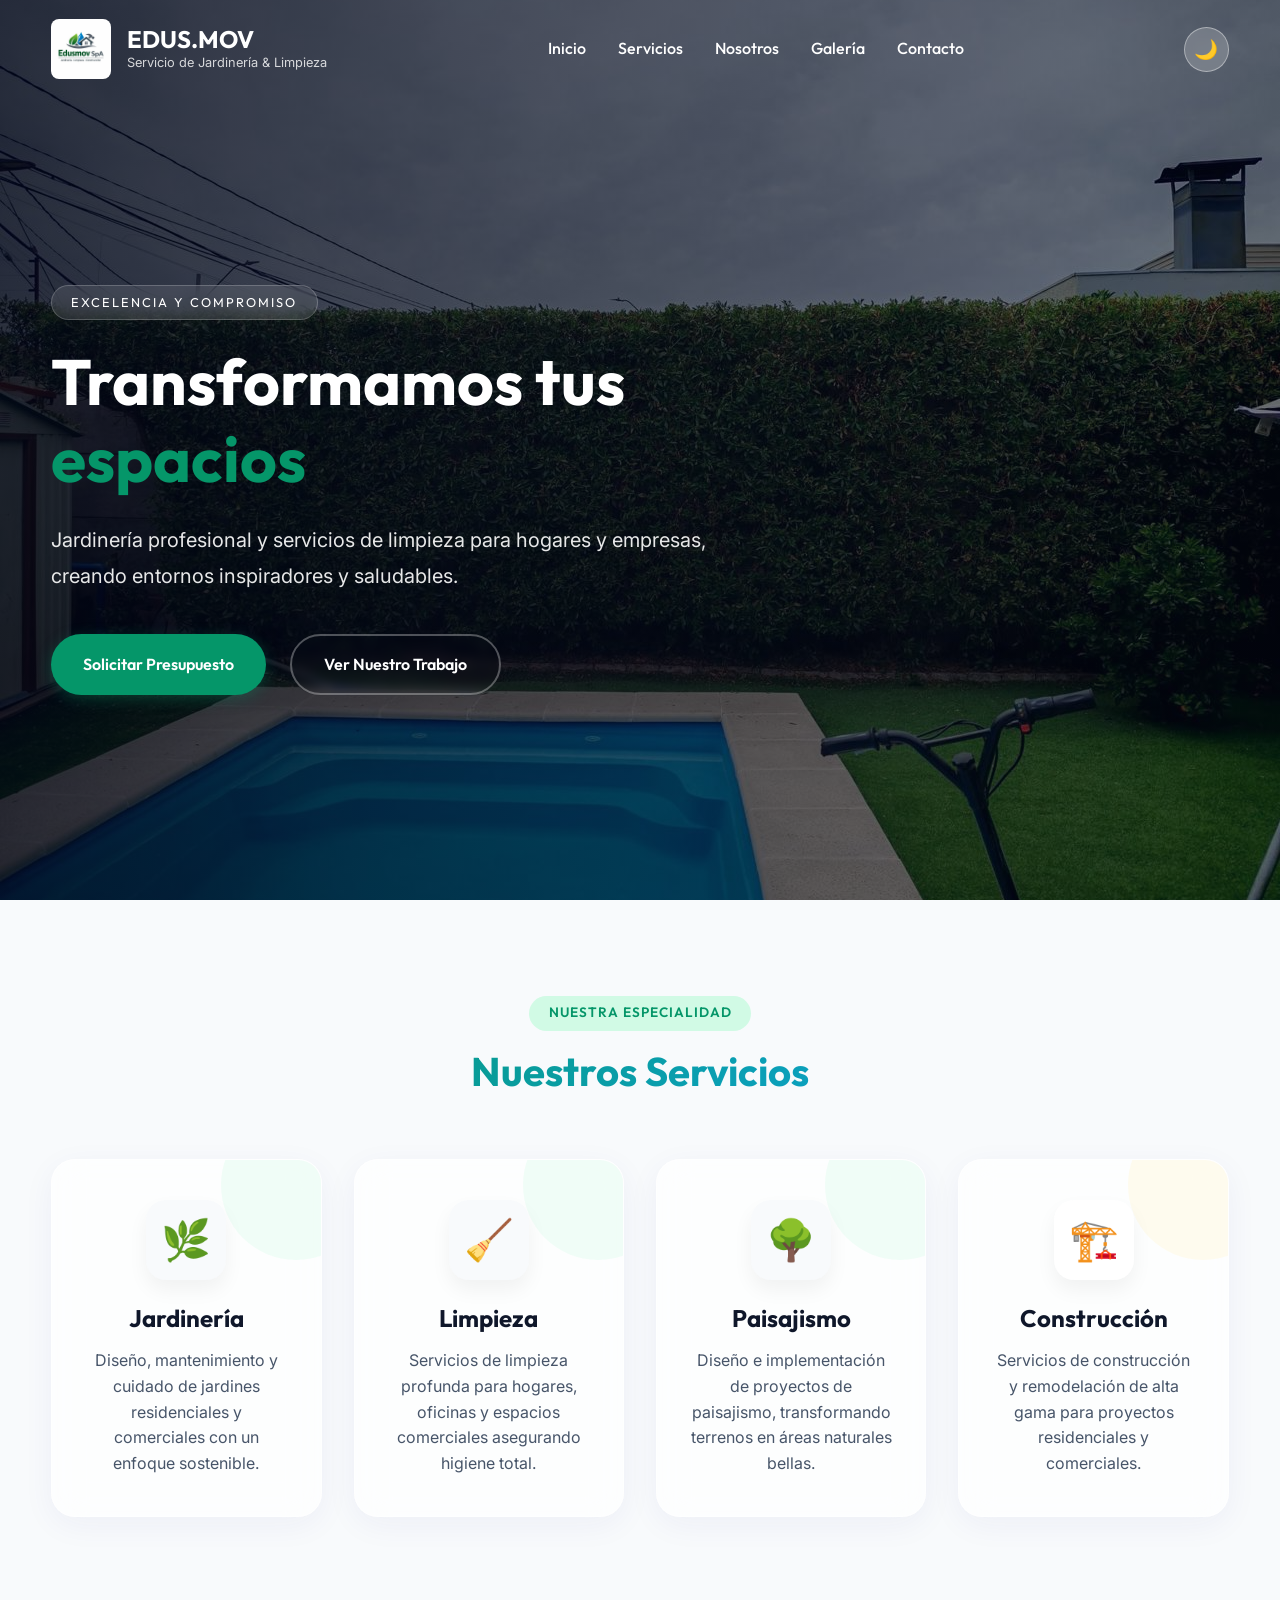
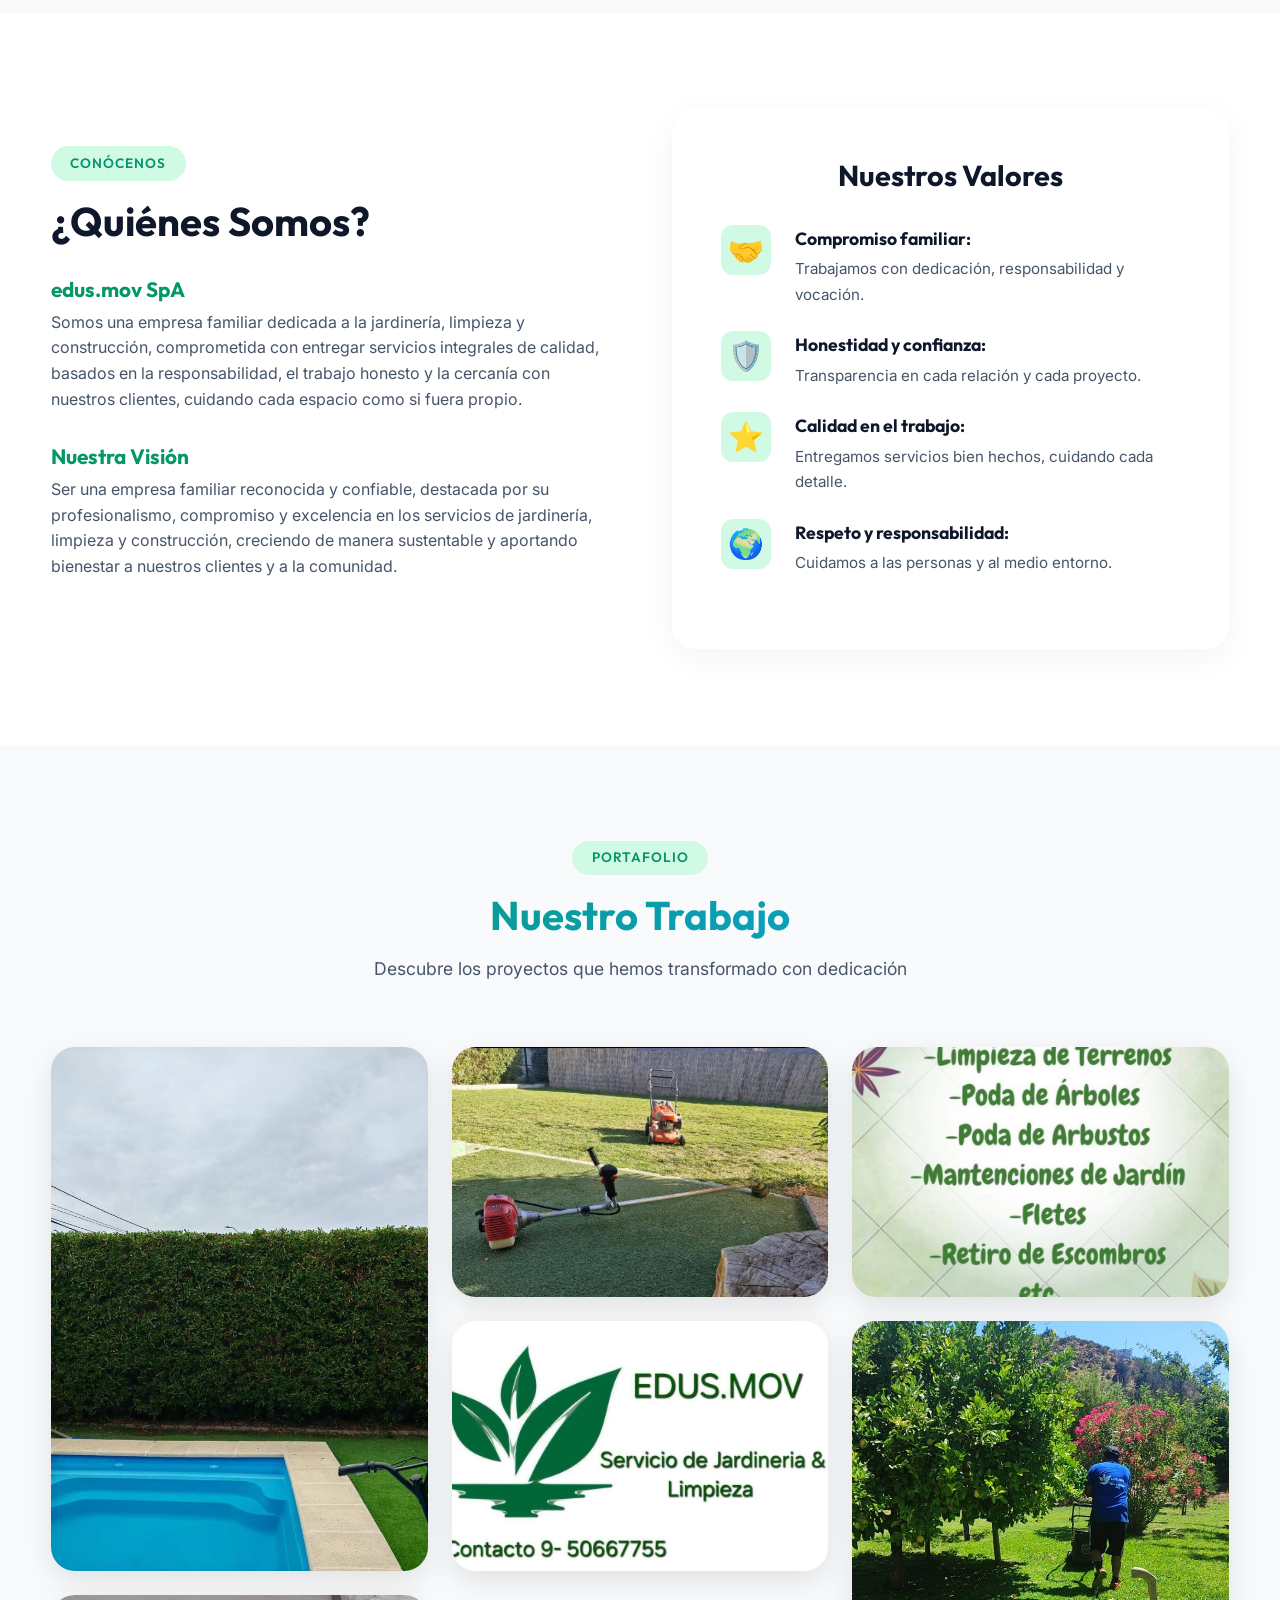
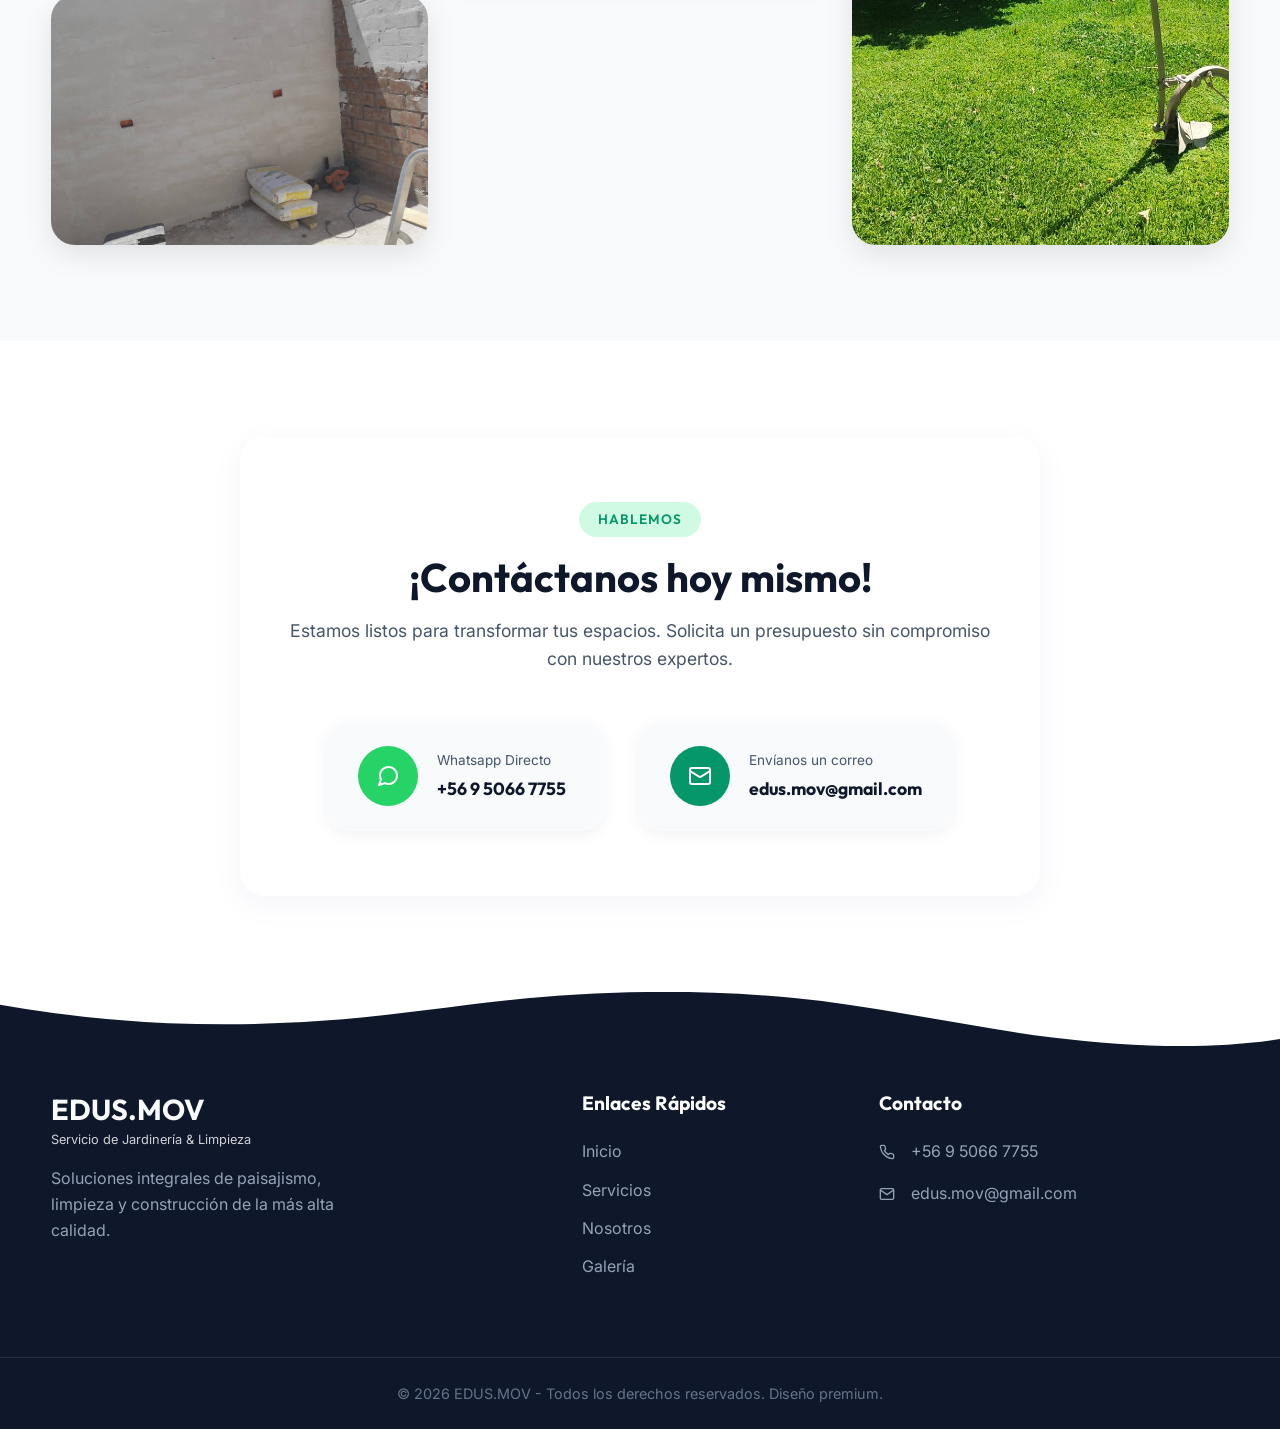
==== commit bb86db43: "Guardo mis cambios antes de sincronizar" ====
--- a/index.html
+++ b/index.html
@@ -4,12 +4,17 @@
     <meta charset="UTF-8">
     <meta name="viewport" content="width=device-width, initial-scale=1.0">
     <title>EDUS.MOV - Servicio de Jardinería & Limpieza</title>
+    <!-- Google Fonts -->
+    <link rel="preconnect" href="https://fonts.googleapis.com">
+    <link rel="preconnect" href="https://fonts.gstatic.com" crossorigin>
+    <link href="https://fonts.googleapis.com/css2?family=Inter:wght@300;400;500;600&family=Outfit:wght@300;400;600;700;800&display=swap" rel="stylesheet">
     <link rel="stylesheet" href="css/style.css">
 </head>
 <body>
-<!-- Header -->
-<header>
-    <div class="container">
+
+<!-- Header Estático/Glassmorphism -->
+<header id="main-header">
+    <div class="container header-content">
         <div class="logo">
             <img src="images/jadineria2.JPG" alt="EDUS.MOV Logo" class="logo-img">
             <div class="logo-text">
@@ -17,225 +22,299 @@
                 <p>Servicio de Jardinería & Limpieza</p>
             </div>
         </div>
-        <nav>
+        
+        <!-- Toggle Menu para Móviles -->
+        <div class="mobile-toggle" id="mobile-toggle">
+            <span></span>
+            <span></span>
+            <span></span>
+        </div>
+
+        <nav id="main-nav">
             <ul>
                 <li><a href="#inicio">Inicio</a></li>
                 <li><a href="#servicios">Servicios</a></li>
+                <li><a href="#nosotros">Nosotros</a></li>
                 <li><a href="#galeria">Galería</a></li>
                 <li><a href="#contacto">Contacto</a></li>
-                <li><a href="#nosotros">Nosotros</a></li>
             </ul>
         </nav>
-        <!-- AGREGAR ESTE BOTÓN -->
         <button id="dark-mode-toggle" class="dark-mode-toggle" aria-label="Alternar modo oscuro">
             <span class="toggle-icon">🌙</span>
         </button>
     </div>
 </header>
 
-<!-- Hero Section -->
-<section id="inicio" class="hero">
-    <div class="hero-content">
-        <h2>Transformamos tus espacios</h2>
-        <p>Jardinería profesional y servicios de limpieza para hogares y empresas</p>
-        <a href="#contacto" class="btn">Solicitar Presupuesto</a>
+<!-- Hero Section Premium -->
+<section id="inicio" class="hero premium-hero">
+    <div class="hero-bg-overlay"></div>
+    <!-- Imagen de fondo se manejará mediante CSS background en .hero o dentro de un div -->
+    <div class="container hero-container">
+        <div class="hero-content fade-up-anim">
+            <span class="hero-subtitle">Excelencia y Compromiso</span>
+            <h2>Transformamos tus <span>espacios</span></h2>
+            <p>Jardinería profesional y servicios de limpieza para hogares y empresas, creando entornos inspiradores y saludables.</p>
+            <div class="hero-buttons">
+                <a href="#contacto" class="btn btn-primary">Solicitar Presupuesto</a>
+                <a href="#galeria" class="btn btn-secondary">Ver Nuestro Trabajo</a>
+            </div>
+        </div>
     </div>
 </section>
 
 <!-- Sección Servicios -->
-<section id="servicios" class="servicios">
+<section id="servicios" class="servicios section-padding">
     <div class="container">
-        <h2>Nuestros Servicios</h2>
+        <div class="section-title fade-up-anim">
+            <span class="badge">Nuestra Especialidad</span>
+            <h2>Nuestros Servicios</h2>
+        </div>
+        
         <div class="servicios-grid">
-            <div class="servicio-card">
-                <div class="servicio-icon">🌿</div>
+            <div class="servicio-card glass-card fade-up-anim">
+                <div class="servicio-icon-wrapper">
+                    <div class="servicio-icon">🌿</div>
+                </div>
                 <h3>Jardinería</h3>
-                <p>Diseño, mantenimiento y cuidado de jardines residenciales y comerciales.</p>
-            </div>
-            <div class="servicio-card">
-                <div class="servicio-icon">🧹</div>
+                <p>Diseño, mantenimiento y cuidado de jardines residenciales y comerciales con un enfoque sostenible.</p>
+            </div>
+            
+            <div class="servicio-card glass-card fade-up-anim" style="transition-delay: 100ms;">
+                <div class="servicio-icon-wrapper">
+                    <div class="servicio-icon">🧹</div>
+                </div>
                 <h3>Limpieza</h3>
-                <p>Servicios de limpieza profunda para hogares, oficinas y espacios comerciales.</p>
-            </div>
-            <div class="servicio-card">
-                <div class="servicio-icon">🌳</div>
+                <p>Servicios de limpieza profunda para hogares, oficinas y espacios comerciales asegurando higiene total.</p>
+            </div>
+            
+            <div class="servicio-card glass-card fade-up-anim" style="transition-delay: 200ms;">
+                <div class="servicio-icon-wrapper">
+                    <div class="servicio-icon">🌳</div>
+                </div>
                 <h3>Paisajismo</h3>
-                <p>Diseño y creación de espacios verdes atractivos y funcionales.</p>
-            </div>
-            <div class="servicio-card construccion">
-                <div class="servicio-icon">🏗️</div>
+                <p>Diseño e implementación de proyectos de paisajismo, transformando terrenos en áreas naturales bellas.</p>
+            </div>
+            
+            <div class="servicio-card construccion glass-card fade-up-anim" style="transition-delay: 300ms;">
+                <div class="servicio-icon-wrapper">
+                    <div class="servicio-icon">🏗️</div>
+                </div>
                 <h3>Construcción</h3>
-                <p>Servicios de construcción y remodelación para proyectos residenciales y comerciales.</p>
+                <p>Servicios de construcción y remodelación de alta gama para proyectos residenciales y comerciales.</p>
             </div>
         </div>
     </div>
 </section>
 
 <!-- Sección Nosotros -->
-<section id="nosotros" class="nosotros">
+<section id="nosotros" class="nosotros section-padding section-alt">
     <div class="container">
-        <h2>Nosotros</h2>
-
-        <div class="nosotros-bloque">
-            <h3>edus.mov SpA</h3>
-            <p>
-                Somos una empresa familiar dedicada a la jardinería, limpieza y construcción,
-                comprometida con entregar servicios integrales de calidad, basados en la responsabilidad,
-                el trabajo honesto y la cercanía con nuestros clientes, cuidando cada espacio como si fuera propio.
-            </p>
-        </div>
-
-        <div class="nosotros-bloque">
-            <h3>Visión – edus.mov SpA</h3>
-            <p>
-                Ser una empresa familiar reconocida y confiable, destacada por su profesionalismo,
-                compromiso y excelencia en los servicios de jardinería, limpieza y construcción,
-                creciendo de manera sustentable y aportando bienestar a nuestros clientes y a la comunidad.
-            </p>
-        </div>
-
-        <div class="nosotros-bloque">
-            <h3>Valores – edus.mov SpA</h3>
-            <ul class="valores-lista">
+        <div class="nosotros-layout">
+            <div class="nosotros-text fade-up-anim">
+                <span class="badge">Conócenos</span>
+                <h2>¿Quiénes Somos?</h2>
+                
+                <div class="nosotros-item">
+                    <h3>edus.mov SpA</h3>
+                    <p>Somos una empresa familiar dedicada a la jardinería, limpieza y construcción, comprometida con entregar servicios integrales de calidad, basados en la responsabilidad, el trabajo honesto y la cercanía con nuestros clientes, cuidando cada espacio como si fuera propio.</p>
+                </div>
+                
+                <div class="nosotros-item">
+                    <h3>Nuestra Visión</h3>
+                    <p>Ser una empresa familiar reconocida y confiable, destacada por su profesionalismo, compromiso y excelencia en los servicios de jardinería, limpieza y construcción, creciendo de manera sustentable y aportando bienestar a nuestros clientes y a la comunidad.</p>
+                </div>
+            </div>
+            
+            <div class="nosotros-valores fade-up-anim" style="transition-delay: 200ms;">
+                <div class="valores-card glass-card">
+                    <h3>Nuestros Valores</h3>
+                    <ul class="valores-lista">
+                        <li>
+                            <div class="valor-icon">🤝</div>
+                            <div class="valor-text">
+                                <strong>Compromiso familiar:</strong>
+                                <span>Trabajamos con dedicación, responsabilidad y vocación.</span>
+                            </div>
+                        </li>
+                        <li>
+                            <div class="valor-icon">🛡️</div>
+                            <div class="valor-text">
+                                <strong>Honestidad y confianza:</strong>
+                                <span>Transparencia en cada relación y cada proyecto.</span>
+                            </div>
+                        </li>
+                        <li>
+                            <div class="valor-icon">⭐</div>
+                            <div class="valor-text">
+                                <strong>Calidad en el trabajo:</strong>
+                                <span>Entregamos servicios bien hechos, cuidando cada detalle.</span>
+                            </div>
+                        </li>
+                        <li>
+                            <div class="valor-icon">🌍</div>
+                            <div class="valor-text">
+                                <strong>Respeto y responsabilidad:</strong>
+                                <span>Cuidamos a las personas y al medio entorno.</span>
+                            </div>
+                        </li>
+                    </ul>
+                </div>
+            </div>
+        </div>
+    </div>
+</section>
+
+<!-- Sección Galería -->
+<section id="galeria" class="galeria section-padding">
+    <div class="container">
+        <div class="section-title fade-up-anim">
+            <span class="badge">Portafolio</span>
+            <h2>Nuestro Trabajo</h2>
+            <p>Descubre los proyectos que hemos transformado con dedicación</p>
+        </div>
+        
+        <div class="galeria-masonry">
+            <div class="galeria-item fade-up-anim">
+                <img src="images/jardineria.jpg" alt="Jardinería Profesional" class="galeria-img">
+                <div class="galeria-overlay">
+                    <div class="overlay-content">
+                        <span class="tag">Jardinería</span>
+                        <h3>Espacios Verdes Impecables</h3>
+                    </div>
+                </div>
+            </div>
+
+            <div class="galeria-item fade-up-anim" style="transition-delay: 100ms;">
+                <img src="images/jardineria1.jpg" alt="Mantenimiento de Jardines" class="galeria-img">
+                <div class="galeria-overlay">
+                    <div class="overlay-content">
+                        <span class="tag">Mantenimiento</span>
+                        <h3>Cuidado Profesional</h3>
+                    </div>
+                </div>
+            </div>
+
+            <div class="galeria-item fade-up-anim" style="transition-delay: 200ms;">
+                <img src="images/information.jpg" alt="Información de Servicios" class="galeria-img">
+                <div class="galeria-overlay">
+                    <div class="overlay-content">
+                        <span class="tag">Información</span>
+                        <h3>Nuestros Servicios</h3>
+                    </div>
+                </div>
+            </div>
+
+            <div class="galeria-item fade-up-anim" style="transition-delay: 300ms;">
+                <img src="images/logo.png" alt="Logo corporativo" class="galeria-img">
+                <div class="galeria-overlay">
+                    <div class="overlay-content">
+                        <span class="tag">Identidad</span>
+                        <h3>Nuestra Información</h3>
+                    </div>
+                </div>
+            </div>
+
+            <div class="galeria-item fade-up-anim" style="transition-delay: 400ms;">
+                <img src="images/jardineria3.jpg" alt="Áreas verdes garantizadas" class="galeria-img">
+                <div class="galeria-overlay">
+                    <div class="overlay-content">
+                        <span class="tag">Paisajismo</span>
+                        <h3>Áreas 100% garantizadas</h3>
+                    </div>
+                </div>
+            </div>
+            
+            <div class="galeria-item fade-up-anim" style="transition-delay: 500ms;">
+                <img src="images/construccion.jpg" alt="Construcción" class="galeria-img">
+                <div class="galeria-overlay">
+                    <div class="overlay-content">
+                        <span class="tag">Obra y Diseño</span>
+                        <h3>Construcción Segura</h3>
+                    </div>
+                </div>
+            </div>
+        </div>
+    </div>
+</section>
+
+<!-- Sección Contacto -->
+<section id="contacto" class="contacto section-padding section-alt">
+    <div class="container container-narrow glass-card fade-up-anim">
+        <div class="contacto-wrap">
+            <div class="contacto-info text-center">
+                <span class="badge">Hablemos</span>
+                <h2>¡Contáctanos hoy mismo!</h2>
+                <p>Estamos listos para transformar tus espacios. Solicita un presupuesto sin compromiso con nuestros expertos.</p>
+                
+                <div class="contacto-datos-modern">
+                    <a href="https://wa.me/56950667755" target="_blank" class="contacto-pill whatsapp-pill">
+                        <span class="pill-icon"><svg xmlns="http://www.w3.org/0000/svg" width="24" height="24" viewBox="0 0 24 24" fill="none" stroke="currentColor" stroke-width="2" stroke-linecap="round" stroke-linejoin="round"><path d="M21 11.5a8.38 8.38 0 0 1-.9 3.8 8.5 8.5 0 0 1-7.6 4.7 8.38 8.38 0 0 1-3.8-.9L3 21l1.9-5.7a8.38 8.38 0 0 1-.9-3.8 8.5 8.5 0 0 1 4.7-7.6 8.38 8.38 0 0 1 3.8-.9h.5a8.48 8.48 0 0 1 8 8v.5z"></path></svg></span>
+                        <div class="pill-text">
+                            <small>Whatsapp Directo</small>
+                            <strong>+56 9 5066 7755</strong>
+                        </div>
+                    </a>
+                    
+                    <a href="mailto:edus.mov@gmail.com" class="contacto-pill email-pill">
+                        <span class="pill-icon"><svg xmlns="http://www.w3.org/0000/svg" width="24" height="24" viewBox="0 0 24 24" fill="none" stroke="currentColor" stroke-width="2" stroke-linecap="round" stroke-linejoin="round"><rect x="2" y="4" width="20" height="16" rx="2"></rect><path d="m22 7-8.97 5.7a1.94 1.94 0 0 1-2.06 0L2 7"></path></svg></span>
+                        <div class="pill-text">
+                            <small>Envíanos un correo</small>
+                            <strong>edus.mov@gmail.com</strong>
+                        </div>
+                    </a>
+                </div>
+            </div>
+        </div>
+    </div>
+</section>
+
+<!-- Footer -->
+<footer class="main-footer">
+    <div class="footer-wave">
+        <svg data-name="Layer 1" xmlns="http://www.w3.org/0000/svg" viewBox="0 0 1200 120" preserveAspectRatio="none">
+            <path d="M321.39,56.44c58-10.79,114.16-30.13,172-41.86,82.39-16.72,168.19-17.73,250.45-.39C823.78,31,906.67,72,985.66,92.83c70.05,18.48,146.53,26.09,214.34,3V0H0V27.35A600.21,600.21,0,0,0,321.39,56.44Z" class="shape-fill"></path>
+        </svg>
+    </div>
+    <div class="container footer-layout">
+        <div class="footer-brand">
+            <div class="logo-text">
+                <h3>EDUS.MOV</h3>
+                <p>Servicio de Jardinería & Limpieza</p>
+            </div>
+            <p class="footer-desc">Soluciones integrales de paisajismo, limpieza y construcción de la más alta calidad.</p>
+        </div>
+        
+        <div class="footer-links">
+            <h4>Enlaces Rápidos</h4>
+            <ul>
+                <li><a href="#inicio">Inicio</a></li>
+                <li><a href="#servicios">Servicios</a></li>
+                <li><a href="#nosotros">Nosotros</a></li>
+                <li><a href="#galeria">Galería</a></li>
+            </ul>
+        </div>
+        
+        <div class="footer-contact-info">
+            <h4>Contacto</h4>
+            <ul>
                 <li>
-                    <strong>Compromiso familiar:</strong>
-                    Trabajamos con dedicación, responsabilidad y vocación de servicio.
+                    <svg xmlns="http://www.w3.org/0000/svg" width="16" height="16" viewBox="0 0 24 24" fill="none" stroke="currentColor" stroke-width="2" stroke-linecap="round" stroke-linejoin="round"><path d="M22 16.92v3a2 2 0 0 1-2.18 2 19.79 19.79 0 0 1-8.63-3.07 19.5 19.5 0 0 1-6-6 19.79 19.79 0 0 1-3.07-8.67A2 2 0 0 1 4.11 2h3a2 2 0 0 1 2 1.72 12.84 12.84 0 0 0 .7 2.81 2 2 0 0 1-.45 2.11L8.09 9.91a16 16 0 0 0 6 6l1.27-1.27a2 2 0 0 1 2.11-.45 12.84 12.84 0 0 0 2.81.7A2 2 0 0 1 22 16.92z"></path></svg>
+                    +56 9 5066 7755
                 </li>
                 <li>
-                    <strong>Honestidad y confianza:</strong>
-                    Actuamos con transparencia y respeto, construyendo relaciones sólidas y duraderas.
-                </li>
-                <li>
-                    <strong>Calidad en el trabajo:</strong>
-                    Entregamos servicios bien hechos, cuidando cada detalle.
-                </li>
-                <li>
-                    <strong>Respeto y responsabilidad:</strong>
-                    Cuidamos a las personas, los espacios y el entorno, cumpliendo buenas prácticas.
+                    <svg xmlns="http://www.w3.org/0000/svg" width="16" height="16" viewBox="0 0 24 24" fill="none" stroke="currentColor" stroke-width="2" stroke-linecap="round" stroke-linejoin="round"><path d="M4 4h16c1.1 0 2 .9 2 2v12c0 1.1-.9 2-2 2H4c-1.1 0-2-.9-2-2V6c0-1.1.9-2 2-2z"></path><polyline points="22,6 12,13 2,6"></polyline></svg>
+                    edus.mov@gmail.com
                 </li>
             </ul>
         </div>
     </div>
-</section>
-
-
-    <!-- Sección Galería -->
-    <section id="galeria" class="galeria">
+    <div class="footer-bottom">
         <div class="container">
-            <h2>Nuestro Trabajo</h2>
-            <div class="galeria-grid">
-                <!-- Jardinería 1 - Con imagen -->
-                <div class="galeria-item">
-                    <img src="images/jardineria.jpg" alt="Jardinería Profesional" class="galeria-img">
-                    <div class="galeria-overlay">
-                        <h3>Jardinería Profesional</h3>
-                    </div>
-                </div>
-
-                <!-- Jardinería 2 - Con imagen -->
-                <div class="galeria-item">
-                    <img src="images/jardineria1.jpg" alt="Mantenimiento de Jardines" class="galeria-img">
-                    <div class="galeria-overlay">
-                        <h3>Mantenimiento</h3>
-                    </div>
-                </div>
-
-                <!-- Nueva imagen information.jpg -->
-                <div class="galeria-item">
-                    <img src="images/information.jpg" alt="Información de Servicios" class="galeria-img">
-                    <div class="galeria-overlay">
-                        <h3>Nuestros Servicios</h3>
-                    </div>
-                </div>
-
-                <div class="galeria-item">
-                    <img src="images/logo.png" alt="Información de Servicios" class="galeria-img">
-                    <div class="galeria-overlay">
-                        <h3>Nuestra Información</h3>
-                    </div>
-                </div>
-
-                <div class="galeria-item">
-                    <img src="images/jardineria3.jpg" alt="Información de Servicios" class="galeria-img">
-                    <div class="galeria-overlay">
-                        <h3>Áreas verdes 100% garantizadas</h3>
-                    </div>
-                </div>
-                <div class="galeria-item">
-                    <img src="images/construccion.jpg" alt="Información de Servicios" class="galeria-img">
-                    <div class="galeria-overlay">
-                        <h3>Construcción</h3>
-                    </div>
-                </div>
-            </div>
-        </div>
-    </section>
-
-    <!-- Sección Contacto -->
-<section id="contacto" class="contacto">
-    <div class="container">
-        <h2>Contacto</h2>
-        <div class="contacto-content">
-            <div class="contacto-info">
-                <h3>¡Contáctanos hoy mismo!</h3>
-                <p>Estamos listos para transformar tus espacios. Solicita un presupuesto sin compromiso.</p>
-                <div class="contacto-datos">
-                    <div class="contacto-item">
-                        <span class="contacto-icon">📞</span>
-                        <a href="https://wa.me/56950667755" target="_blank" class="whatsapp-link">
-                            +56 9 5066 7755
-                        </a>
-                    </div>
-                    <div class="contacto-item">
-                        <span class="contacto-icon">💬</span>
-                        <span>Escríbenos por WhatsApp</span>
-                    </div>
-                </div>
-            </div>
-            
-        </div>
-    </div>
-</section>
-
-    <!-- Footer -->
-<footer>
-    <div class="container">
-        <div class="footer-content">
-            <div class="footer-logo">
-                <h3>EDUS.MOV</h3>
-                <p>Servicio de Jardinería & Limpieza</p>
-            </div>
-            <div class="footer-contacto">
-                <p>
-                    <a href="https://wa.me/56950667755" target="_blank" class="whatsapp-link">
-                        WhatsApp: +56 9 5066 7755
-                    </a>
-                </p>
-
-                <p>
-                <a href="mailto:edus.mov@gmail.com" class="whatsapp-link">
-                    Correo: edus.mov@gmail.com
-                </a>
-            </p>
-
-            </div>
-
-            <div class="contacto-item">
-                <p>
-                    <a href="https://mail.google.com/mail/?view=cm&fs=1&to=edus.mov@gmail.com"
-                    target="_blank"
-                    class="whatsapp-link">
-                        Correo: edus.mov@gmail.com
-                    </a>
-                </p>
-            </div>
-
-        </div>
-        <div class="footer-copyright">
-            <p>&copy; 2025 EDUS.MOV - Todos los derechos reservados</p>
+            <p>&copy; 2026 EDUS.MOV - Todos los derechos reservados. Diseño premium.</p>
         </div>
     </div>
 </footer>
+
 <script src="js/script.js"></script>
 
 </body>
--- a/css/style.css
+++ b/css/style.css
@@ -1,579 +1,923 @@
-/* Estilos generales */
+/* =========================================================================
+   EDUS.MOV - ESTILOS PREMIUM
+   ========================================================================= */
+
+/* Reset & Variables */
 * {
     margin: 0;
     padding: 0;
     box-sizing: border-box;
 }
 
-/* ======================
-    VARIABLES PARA MODO OSCURO
-   ====================== */
 :root {
-    /* Colores modo claro (default) */
-    --color-primary: #2e7d32;
-    --color-primary-light: #4caf50;
-    --color-secondary: #ff9800;
-    --color-secondary-dark: #f57c00;
-    --color-bg: #f9f9f9;
-    --color-bg-alt: #ffffff;
-    --color-text: #333333;
-    --color-text-light: #666666;
-    --color-header: linear-gradient(135deg, #2e7d32, #4caf50);
-    --color-card: #f1f8e9;
-    --color-shadow: rgba(0, 0, 0, 0.1);
-    --color-border: #ddd;
-}
-
-/* Variables para modo oscuro */
+    /* Tipografías */
+    --font-heading: 'Outfit', sans-serif;
+    --font-body: 'Inter', sans-serif;
+    
+    /* Colores Claros (Modo Default) */
+    --color-bg: #F8FAFC;         /* Gris muy claro, slate-50 */
+    --color-bg-alt: #FFFFFF;     /* Blanco perla */
+    --color-text: #0F172A;       /* Slate 900 */
+    --color-text-mut: #475569;   /* Slate 600 */
+    
+    --color-primary: #059669;    /* Emerald 600 (Jardinería) */
+    --color-primary-hover: #047857; 
+    --color-primary-light: #D1FAE5; /* Fondo suave para iconos */
+    
+    --color-secondary: #D97706;  /* Amber 600 (Construcción) */
+    --color-secondary-hover: #B45309;
+    --color-secondary-light:#FEF3C7;
+    
+    /* Glassmorphism Clásico */
+    --glass-bg: rgba(255, 255, 255, 0.7);
+    --glass-border: rgba(255, 255, 255, 0.5);
+    --glass-shadow: 0 8px 32px 0 rgba(31, 38, 135, 0.05);
+
+    --radius-md: 16px;
+    --radius-lg: 24px;
+    --radius-pill: 50px;
+    
+    --transition: all 0.4s cubic-bezier(0.4, 0, 0.2, 1);
+}
+
+/* Modo Oscuro */
 [data-theme="dark"] {
-    --color-primary: #4caf50;
-    --color-primary-light: #66bb6a;
-    --color-secondary: #ff9800;
-    --color-secondary-dark: #f57c00;
-    --color-bg: #121212;
-    --color-bg-alt: #1e1e1e;
-    --color-text: #f0f0f0;
-    --color-text-light: #b0b0b0;
-    --color-header: linear-gradient(135deg, #1b5e20, #2e7d32);
-    --color-card: #2d2d2d;
-    --color-shadow: rgba(0, 0, 0, 0.3);
-    --color-border: #444444;
+    --color-bg: #0B1120;         /* Fondo nocturno profundo */
+    --color-bg-alt: #0F172A;     /* Slate 900 */
+    --color-text: #F8FAFC;       /* Slate 50 */
+    --color-text-mut: #94A3B8;   /* Slate 400 */
+    
+    --color-primary: #10B981;    /* Emerald 500 */
+    --color-primary-hover: #34D399; 
+    --color-primary-light: rgba(16, 185, 129, 0.15); /* Fondo suave en oscuro */
+    
+    --color-secondary: #F59E0B;  /* Amber 500 */
+    --color-secondary-hover: #FBBF24;
+    --color-secondary-light: rgba(245, 158, 11, 0.15);
+    
+    /* Glassmorphism Oscuro */
+    --glass-bg: rgba(15, 23, 42, 0.7);
+    --glass-border: rgba(255, 255, 255, 0.1);
+    --glass-shadow: 0 8px 32px 0 rgba(0, 0, 0, 0.4);
+}
+
+html {
+    scroll-behavior: smooth;
 }
 
 body {
-    font-family: 'Arial', sans-serif;
-    line-height: 1.6;
+    font-family: var(--font-body);
     color: var(--color-text);
     background-color: var(--color-bg);
-    transition: background-color 0.3s, color 0.3s;
-}
-
+    line-height: 1.6;
+    transition: var(--transition);
+    overflow-x: hidden;
+}
+
+h1, h2, h3, h4, h5, h6 {
+    font-family: var(--font-heading);
+    font-weight: 700;
+    line-height: 1.2;
+}
+
+/* Utilitarios */
 .container {
-    width: 90%;
+    width: 92%;
     max-width: 1200px;
     margin: 0 auto;
 }
 
-/* Header */
+.container-narrow {
+    max-width: 800px;
+}
+
+.section-padding {
+    padding: 6rem 0;
+}
+
+.section-alt {
+    background-color: var(--color-bg-alt);
+}
+
+.text-center {
+    text-align: center;
+}
+
+.badge {
+    display: inline-block;
+    padding: 0.4rem 1.2rem;
+    border-radius: var(--radius-pill);
+    background-color: var(--color-primary-light);
+    color: var(--color-primary);
+    font-weight: 600;
+    font-size: 0.85rem;
+    text-transform: uppercase;
+    letter-spacing: 1px;
+    margin-bottom: 1rem;
+    font-family: var(--font-heading);
+}
+
+.section-title {
+    text-align: center;
+    margin-bottom: 4rem;
+}
+
+.section-title h2 {
+    font-size: 2.5rem;
+    margin-bottom: 1rem;
+    background: linear-gradient(135deg, var(--color-primary), #0ea5e9);
+    -webkit-background-clip: text;
+    -webkit-text-fill-color: transparent;
+}
+
+.section-title p {
+    color: var(--color-text-mut);
+    font-size: 1.1rem;
+    max-width: 600px;
+    margin: 0 auto;
+}
+
+/* Botones */
+.btn {
+    display: inline-flex;
+    align-items: center;
+    justify-content: center;
+    padding: 1rem 2rem;
+    border-radius: var(--radius-pill);
+    font-family: var(--font-heading);
+    font-weight: 600;
+    text-decoration: none;
+    transition: var(--transition);
+    cursor: pointer;
+    border: none;
+}
+
+.btn-primary {
+    background-color: var(--color-primary);
+    color: #fff;
+    box-shadow: 0 4px 15px rgba(5, 150, 105, 0.3);
+}
+
+.btn-primary:hover {
+    background-color: var(--color-primary-hover);
+    transform: translateY(-3px);
+    box-shadow: 0 8px 25px rgba(5, 150, 105, 0.4);
+}
+
+.btn-secondary {
+    background-color: transparent;
+    color: #fff;
+    border: 2px solid rgba(255,255,255,0.3);
+    backdrop-filter: blur(5px);
+}
+
+.btn-secondary:hover {
+    background-color: #fff;
+    color: var(--color-text);
+    transform: translateY(-3px);
+}
+
+/* Glass Card Globales */
+.glass-card {
+    background: var(--glass-bg);
+    backdrop-filter: blur(16px);
+    -webkit-backdrop-filter: blur(16px);
+    border: 1px solid var(--glass-border);
+    box-shadow: var(--glass-shadow);
+    border-radius: var(--radius-lg);
+    transition: var(--transition);
+}
+
+.glass-card:hover {
+    transform: translateY(-8px);
+    box-shadow: 0 15px 40px rgba(0,0,0,0.1);
+}
+
+[data-theme="dark"] .glass-card:hover {
+    box-shadow: 0 15px 40px rgba(0,0,0,0.6);
+}
+
+/* =========================================================================
+   HEADER & NAV
+   ========================================================================= */
 header {
-    background: var(--color-header);
+    position: fixed;
+    top: 0;
+    left: 0;
+    width: 100%;
+    z-index: 1000;
+    padding: 1.2rem 0;
+    transition: var(--transition);
+    /* Inicia transparente, JS añadirá la clase .scrolled */
+}
+
+header.scrolled {
+    padding: 0.8rem 0;
+    background: var(--glass-bg);
+    backdrop-filter: blur(20px);
+    border-bottom: 1px solid var(--glass-border);
+    box-shadow: var(--glass-shadow);
+}
+
+.header-content {
+    display: flex;
+    justify-content: space-between;
+    align-items: center;
+}
+
+.logo {
+    display: flex;
+    align-items: center;
+    gap: 1rem;
+}
+
+.logo-img {
+    height: 60px;
+    width: auto;
+    border-radius: 8px; /* Si la imagen es cuadrada */
+    object-fit: contain;
+}
+
+.logo-text h1 {
+    font-size: 1.5rem;
+    color: white; /* Por defecto blanco sobre la imagen oscura */
+    transition: color 0.3s;
+}
+
+.logo-text p {
+    font-size: 0.8rem;
+    color: rgba(255,255,255,0.8);
+    margin: 0;
+}
+
+/* Cuando el header está scrolled o modo claro activo */
+header.scrolled .logo-text h1,
+[data-theme="light"] header.scrolled .logo-text h1 {
+    color: var(--color-text);
+}
+
+header.scrolled .logo-text p {
+    color: var(--color-text-mut);
+}
+
+nav ul {
+    display: flex;
+    gap: 2rem;
+    list-style: none;
+}
+
+nav a {
+    text-decoration: none;
     color: white;
-    padding: 1rem 0;
-    position: fixed;
+    font-family: var(--font-heading);
+    font-weight: 500;
+    transition: var(--transition);
+    position: relative;
+}
+
+nav a::after {
+    content: '';
+    position: absolute;
+    width: 0%;
+    height: 2px;
+    bottom: -5px;
+    left: 0;
+    background-color: var(--color-primary);
+    transition: width 0.3s ease;
+}
+
+nav a:hover::after {
     width: 100%;
+}
+
+header.scrolled nav a {
+    color: var(--color-text);
+}
+
+/* Toggle Menu Móvil */
+.mobile-toggle {
+    display: none;
+    flex-direction: column;
+    gap: 5px;
+    cursor: pointer;
+    z-index: 1001;
+}
+
+.mobile-toggle span {
+    width: 25px;
+    height: 3px;
+    background-color: white;
+    transition: 0.3s;
+}
+
+header.scrolled .mobile-toggle span {
+    background-color: var(--color-text);
+}
+
+/* Toggle Dark/Light Mode */
+.dark-mode-toggle {
+    background: rgba(255,255,255,0.2);
+    border: 1px solid rgba(255,255,255,0.4);
+    backdrop-filter: blur(5px);
+    width: 45px;
+    height: 45px;
+    border-radius: 50%;
+    display: flex;
+    align-items: center;
+    justify-content: center;
+    cursor: pointer;
+    transition: var(--transition);
+    font-size: 1.2rem;
+}
+
+.dark-mode-toggle:hover {
+    transform: scale(1.1) rotate(15deg);
+    background: rgba(255,255,255,0.4);
+}
+
+header.scrolled .dark-mode-toggle {
+    background: var(--color-bg);
+    border-color: var(--glass-border);
+}
+
+
+/* =========================================================================
+   HERO SECTION
+   ========================================================================= */
+.premium-hero {
+    min-height: 100vh;
+    display: flex;
+    align-items: center;
+    position: relative;
+    /* Usa la imagen jardineria.jpg */
+    background: url('../images/jardineria.jpg') center/cover no-repeat;
+    color: white;
+    padding-top: 80px; /* offset menu */
+}
+
+.hero-bg-overlay {
+    position: absolute;
     top: 0;
-    z-index: 1000;
-    box-shadow: 0 2px 10px var(--color-shadow);
-}
-
-header .container {
-    display: flex;
-    justify-content: space-between;
-    align-items: center;
-}
-
-/* ======================
-   BOTÓN MODO OSCURO
-   ====================== */
-.dark-mode-toggle {
-    background: transparent;
-    border: 2px solid white;
-    color: white;
+    left: 0;
+    width: 100%;
+    height: 100%;
+    background: linear-gradient(to right, rgba(2, 6, 23, 0.8) 0%, rgba(2, 6, 23, 0.5) 100%);
+    z-index: 1;
+}
+
+.hero-container {
+    position: relative;
+    z-index: 2;
+}
+
+.hero-content {
+    max-width: 700px;
+}
+
+.hero-subtitle {
+    display: inline-block;
+    padding: 0.4rem 1.2rem;
+    border-radius: var(--radius-pill);
+    background: rgba(255,255,255,0.1);
+    backdrop-filter: blur(10px);
+    border: 1px solid rgba(255,255,255,0.2);
+    font-family: var(--font-heading);
+    letter-spacing: 2px;
+    text-transform: uppercase;
+    font-size: 0.8rem;
+    margin-bottom: 1.5rem;
+}
+
+.hero-content h2 {
+    font-size: 4rem;
+    margin-bottom: 1.5rem;
+}
+
+.hero-content h2 span {
+    color: var(--color-primary);
+}
+
+.hero-content p {
+    font-size: 1.25rem;
+    margin-bottom: 2.5rem;
+    color: rgba(255,255,255,0.9);
+    line-height: 1.8;
+}
+
+.hero-buttons {
+    display: flex;
+    gap: 1.5rem;
+}
+
+
+/* =========================================================================
+   SERVICIOS
+   ========================================================================= */
+.servicios-grid {
+    display: grid;
+    grid-template-columns: repeat(auto-fit, minmax(250px, 1fr));
+    gap: 2rem;
+}
+
+.servicio-card {
+    padding: 2.5rem 2rem;
+    text-align: center;
+    position: relative;
+    overflow: hidden;
+}
+
+.servicio-card::before {
+    content: '';
+    position: absolute;
+    top: -50px;
+    right: -50px;
+    width: 150px;
+    height: 150px;
+    background: var(--color-primary-light);
     border-radius: 50%;
+    opacity: 0.3;
+    transition: var(--transition);
+}
+
+.servicio-card:hover::before {
+    transform: scale(1.5);
+    opacity: 0.5;
+}
+
+.servicio-icon-wrapper {
+    width: 80px;
+    height: 80px;
+    background: var(--color-bg);
+    border-radius: 20px;
+    display: flex;
+    align-items: center;
+    justify-content: center;
+    margin: 0 auto 1.5rem;
+    font-size: 2.5rem;
+    box-shadow: 0 10px 20px rgba(0,0,0,0.05);
+    position: relative;
+    z-index: 1;
+}
+
+.servicio-card h3 {
+    font-size: 1.5rem;
+    margin-bottom: 1rem;
+    position: relative;
+    z-index: 1;
+}
+
+.servicio-card p {
+    color: var(--color-text-mut);
+    position: relative;
+    z-index: 1;
+}
+
+/* Tarjeta Construcción Especial */
+.servicio-card.construccion::before {
+    background: var(--color-secondary-light);
+}
+.servicio-card.construccion .servicio-icon-wrapper {
+    background: var(--color-bg-alt); /* para resaltar */
+}
+
+
+/* =========================================================================
+   NOSOTROS
+   ========================================================================= */
+.nosotros-layout {
+    display: grid;
+    grid-template-columns: 1fr 1fr;
+    gap: 4rem;
+    align-items: center;
+}
+
+.nosotros-text h2 {
+    font-size: 2.5rem;
+    margin-bottom: 2rem;
+}
+
+.nosotros-item {
+    margin-bottom: 2rem;
+}
+
+.nosotros-item h3 {
+    font-size: 1.3rem;
+    color: var(--color-primary);
+    margin-bottom: 0.5rem;
+}
+
+.nosotros-item p {
+    color: var(--color-text-mut);
+}
+
+.valores-card {
+    padding: 3rem;
+}
+
+.valores-card h3 {
+    font-size: 1.8rem;
+    margin-bottom: 2rem;
+    text-align: center;
+}
+
+.valores-lista {
+    list-style: none;
+}
+
+.valores-lista li {
+    display: flex;
+    align-items: flex-start;
+    gap: 1.5rem;
+    margin-bottom: 1.5rem;
+}
+
+.valor-icon {
+    font-size: 1.8rem;
+    background: var(--color-primary-light);
     width: 50px;
     height: 50px;
-    cursor: pointer;
     display: flex;
     align-items: center;
     justify-content: center;
-    font-size: 1.5rem;
-    transition: all 0.3s;
-    margin-left: 1rem;
-}
-
-.dark-mode-toggle:hover {
-    background: white;
-    color: #2e7d32;
-    transform: scale(1.1);
-}
-
-.logo {
-    display: flex;
-    align-items: center;
-    gap: 1rem;
-}
-
-.logo-img {
-    height: 150px;
-    width: auto;
-}
-
-.logo-text h1 {
+    border-radius: 12px;
+    flex-shrink: 0;
+}
+
+.valor-text strong {
+    display: block;
+    font-family: var(--font-heading);
+    font-size: 1.1rem;
     margin-bottom: 0.2rem;
-    font-size: 1.8rem;
-}
-
-.logo-text p {
-    margin: 0;
-    font-size: 0.9rem;
-    opacity: 0.9;
-}
-
-nav ul {
-    display: flex;
-    list-style: none;
-    gap: 2rem;
-}
-
-nav ul li a {
-    color: white;
-    text-decoration: none;
-    font-weight: 500;
-    transition: color 0.3s;
-}
-
-nav ul li a:hover {
-    color: #c8e6c9;
-}
-
-/* Hero Section */
-.hero {
-    background: var(--color-header);
-    color: white;
-    padding: 8rem 0 4rem;
-    text-align: center;
-    margin-top: 70px;
-}
-
-.hero-content h2 {
-    font-size: 3rem;
-    margin-bottom: 1rem;
-}
-
-.hero-content p {
-    font-size: 1.2rem;
-    margin-bottom: 2rem;
-    max-width: 600px;
-    margin-left: auto;
-    margin-right: auto;
-}
-
-.btn {
-    display: inline-block;
-    background-color: #ff9800;
-    color: white;
-    padding: 1rem 2rem;
-    border-radius: 50px;
-    text-decoration: none;
-    font-weight: bold;
-    transition: all 0.3s;
-    border: none;
-    cursor: pointer;
-}
-
-.btn:hover {
-    background-color: #f57c00;
-    transform: translateY(-2px);
-}
-
-/* Sección Servicios */
-.servicios {
-    padding: 4rem 0;
-    background-color: var(--color-bg-alt);
-}
-
-.servicios h2 {
-    color: var(--color-primary);
-}
-
-.servicios-grid {
+    color: var(--color-text);
+}
+
+.valor-text span {
+    color: var(--color-text-mut);
+    font-size: 0.95rem;
+}
+
+
+/* =========================================================================
+   GALERÍA
+   ========================================================================= */
+.galeria-masonry {
     display: grid;
     grid-template-columns: repeat(auto-fit, minmax(300px, 1fr));
-    gap: 2rem;
-}
-
-.servicio-card {
-    background-color: var(--color-card);
-    box-shadow: 0 5px 15px var(--color-shadow);
-    color: var(--color-text);
-}
-
-.servicio-card:hover {
-    transform: translateY(-10px);
-    box-shadow: 0 15px 30px rgba(0,0,0,0.15);
-}
-
-.servicio-icon {
-    font-size: 3rem;
-    margin-bottom: 1rem;
-}
-
-.servicio-card h3 {
-    color: var(--color-primary);
-}
-
-/* Servicio de Construcción */
-.servicio-card.construccion {
-    background: linear-gradient(135deg, #ff9800, #f57c00);
-    color: white;
-}
-
-.servicio-card.construccion h3 {
-    color: white;
-}
-
-.servicio-card.construccion .servicio-icon {
-    color: white;
-}
-
-/* SECCIÓN GALERÍA - SIMPLIFICADA Y FUNCIONAL */
-.galeria {
-    background: linear-gradient(to bottom, var(--color-bg), var(--color-card));
-}
-
-.galeria h2 {
-    color: var(--color-primary);
-}
-
-.galeria-grid {
-    display: grid;
-    grid-template-columns: repeat(auto-fit, minmax(280px, 1fr));
+    grid-auto-rows: 250px;
     gap: 1.5rem;
-    padding: 0 1rem;
-}
-
-/* Items de galería con imágenes */
+}
+
+/* Hacer que algunas celdas ocupen 2 filas para romper monotonía (masonry falso css) */
+.galeria-masonry .galeria-item:nth-child(1),
+.galeria-masonry .galeria-item:nth-child(5) {
+    grid-row: span 2;
+}
+
 .galeria-item {
-    background: var(--color-bg-alt);
-    box-shadow: 0 8px 25px var(--color-shadow);
-    height: 220px; 
-    overflow: hidden; 
-    position: relative; 
-}
-
-.galeria-item:hover {
-    transform: translateY(-8px);
-    box-shadow: 0 15px 35px rgba(0,0,0,0.2);
-}
-
-.galeria-item img {
+    position: relative;
+    border-radius: var(--radius-lg);
+    overflow: hidden;
+    cursor: pointer;
+    box-shadow: 0 10px 30px rgba(0,0,0,0.1);
+}
+
+.galeria-img {
     width: 100%;
     height: 100%;
     object-fit: cover;
-    transition: transform 0.5s ease;
-    display: block;
-}
-
-.galeria-item:hover img {
+    transition: transform 0.6s cubic-bezier(0.4, 0, 0.2, 1);
+}
+
+.galeria-item:hover .galeria-img {
     transform: scale(1.1);
 }
 
-/* Overlay para items con imágenes */
 .galeria-overlay {
     position: absolute;
-    bottom: 0;
+    inset: 0;
+    background: linear-gradient(to top, rgba(15, 23, 42, 0.9) 0%, rgba(15, 23, 42, 0.2) 60%, transparent 100%);
+    opacity: 0;
+    transition: var(--transition);
+    display: flex;
+    align-items: flex-end;
+    padding: 2rem;
+}
+
+.galeria-item:hover .galeria-overlay {
+    opacity: 1;
+}
+
+.overlay-content {
+    transform: translateY(20px);
+    transition: var(--transition);
+}
+
+.galeria-item:hover .overlay-content {
+    transform: translateY(0);
+}
+
+.overlay-content .tag {
+    display: inline-block;
+    background: var(--color-primary);
+    color: white;
+    font-size: 0.75rem;
+    font-weight: 600;
+    padding: 0.2rem 0.8rem;
+    border-radius: var(--radius-pill);
+    margin-bottom: 0.5rem;
+    text-transform: uppercase;
+}
+
+.overlay-content h3 {
+    color: white;
+    font-size: 1.25rem;
+}
+
+
+/* =========================================================================
+   CONTACTO (PILLS MODERNOS)
+   ========================================================================= */
+.contacto-wrap {
+    padding: 4rem 2rem;
+}
+
+.contacto-info h2 {
+    font-size: 2.5rem;
+    margin-bottom: 1rem;
+}
+
+.contacto-info p {
+    color: var(--color-text-mut);
+    margin-bottom: 3rem;
+    font-size: 1.1rem;
+}
+
+.contacto-datos-modern {
+    display: flex;
+    flex-wrap: wrap;
+    justify-content: center;
+    gap: 2rem;
+}
+
+.contacto-pill {
+    display: flex;
+    align-items: center;
+    gap: 1.2rem;
+    background: var(--color-bg);
+    border: 1px solid var(--glass-border);
+    padding: 1.5rem 2rem;
+    border-radius: var(--radius-lg);
+    text-decoration: none;
+    transition: var(--transition);
+    min-width: 280px;
+    box-shadow: 0 4px 15px rgba(0,0,0,0.05);
+}
+
+.contacto-pill:hover {
+    transform: translateY(-5px);
+    box-shadow: 0 15px 30px rgba(0,0,0,0.1);
+}
+
+.whatsapp-pill:hover {
+    border-color: #25D366;
+}
+
+.email-pill:hover {
+    border-color: var(--color-primary);
+}
+
+.pill-icon {
+    width: 60px;
+    height: 60px;
+    border-radius: 50%;
+    display: flex;
+    align-items: center;
+    justify-content: center;
+    color: white;
+    background: #25D366; /* Default wpp */
+}
+
+.email-pill .pill-icon {
+    background: var(--color-primary);
+}
+
+.pill-text {
+    text-align: left;
+}
+
+.pill-text small {
+    display: block;
+    color: var(--color-text-mut);
+    font-size: 0.85rem;
+    margin-bottom: 0.2rem;
+}
+
+.pill-text strong {
+    color: var(--color-text);
+    font-size: 1.1rem;
+    font-family: var(--font-heading);
+}
+
+
+/* =========================================================================
+   FOOTER
+   ========================================================================= */
+.main-footer {
+    position: relative;
+    background: #0F172A; /* Slate 900 oscuro */
+    color: #F8FAFC;
+    padding-top: 100px;
+}
+
+.footer-wave {
+    position: absolute;
+    top: -1px;
     left: 0;
-    right: 0;
-    background: linear-gradient(transparent, rgba(46, 125, 50, 0.9));
+    width: 100%;
+    overflow: hidden;
+    line-height: 0;
+}
+
+.footer-wave svg {
+    display: block;
+    width: calc(100% + 1.3px);
+    height: 60px;
+}
+
+/* La ola hereda el color del fondo de la seccion superior (alt o general dependiendo) */
+.footer-wave .shape-fill {
+    fill: var(--color-bg-alt); /* porque contacto es section-alt globalmente */
+}
+[data-theme="dark"] .footer-wave .shape-fill {
+    fill: var(--color-bg-alt);
+}
+
+.footer-layout {
+    display: grid;
+    grid-template-columns: 2fr 1fr 1.5fr;
+    gap: 4rem;
+    padding-bottom: 4rem;
+}
+
+.footer-brand h3 {
+    font-size: 1.8rem;
+    margin-bottom: 0.2rem;
+}
+
+.footer-desc {
+    color: #94A3B8;
+    margin-top: 1rem;
+    max-width: 300px;
+}
+
+.footer-links h4,
+.footer-contact-info h4 {
+    font-size: 1.2rem;
+    margin-bottom: 1.5rem;
     color: white;
-    padding: 1.5rem 1rem 1rem;
-    transform: translateY(100%);
-    transition: transform 0.3s ease;
-}
-
-.galeria-item:hover .galeria-overlay {
+}
+
+.footer-links ul,
+.footer-contact-info ul {
+    list-style: none;
+}
+
+.footer-links ul li {
+    margin-bottom: 0.8rem;
+}
+
+.footer-links ul a {
+    color: #94A3B8;
+    text-decoration: none;
+    transition: color 0.3s;
+}
+
+.footer-links ul a:hover {
+    color: var(--color-primary);
+}
+
+.footer-contact-info ul li {
+    display: flex;
+    align-items: center;
+    gap: 1rem;
+    color: #94A3B8;
+    margin-bottom: 1rem;
+}
+
+.footer-bottom {
+    border-top: 1px solid rgba(255,255,255,0.1);
+    padding: 1.5rem 0;
+    text-align: center;
+    color: #64748B;
+    font-size: 0.9rem;
+}
+
+
+/* =========================================================================
+   ANIMATION CLASSES (Observer JS)
+   ========================================================================= */
+.fade-up-anim {
+    opacity: 0;
+    transform: translateY(40px);
+    transition: opacity 0.8s ease-out, transform 0.8s ease-out;
+}
+
+.fade-up-anim.visible {
+    opacity: 1;
     transform: translateY(0);
 }
 
-.galeria-overlay h3 {
-    margin: 0;
-    font-size: 1.1rem;
-    text-align: center;
-}
-
-/* Placeholders - solo para items específicos */
-.galeria-item.placeholder {
-    background: linear-gradient(135deg, #4caf50, #2e7d32);
-    display: flex;
-    align-items: center;
-    justify-content: center;
-}
-
-.galeria-placeholder {
-    text-align: center;
-    color: white;
-    padding: 2rem;
-}
-
-.galeria-placeholder .placeholder-icon {
-    font-size: 2.5rem;
-    margin-bottom: 0.8rem;
-}
-
-.galeria-placeholder .placeholder-text {
-    font-size: 1.1rem;
-    font-weight: bold;
-    margin-bottom: 0.3rem;
-}
-
-.galeria-placeholder .placeholder-subtext {
-    font-size: 0.8rem;
-    opacity: 0.9;
-}
-
-/* Items placeholder también tienen hover */
-.galeria-item.placeholder:hover {
-    transform: translateY(-8px);
-    box-shadow: 0 15px 35px rgba(0,0,0,0.2);
-    background: linear-gradient(135deg, #3d8b40, #1b5e20);
-}
-
-/* Sección Contacto */
-.contacto {
-    background-color: var(--color-bg-alt);
-}
-
-.contacto h2 {
-    color: var(--color-primary);
-}
-
-
-.contacto-content {
-    display: grid;
-    grid-template-columns: repeat(auto-fit, minmax(300px, 1fr));
-    gap: 3rem;
-}
-
-.contacto-info h3 {
-    color: var(--color-primary);
-}
-
-.form-group input,
-.form-group select,
-.form-group textarea {
-    border: 1px solid var(--color-border);
-    background-color: var(--color-bg);
-    color: var(--color-text);
-}
-
-.contacto-info p {
-    margin-bottom: 2rem;
-    font-size: 1.1rem;
-}
-
-.contacto-datos {
-    margin-top: 2rem;
-}
-
-.contacto-item {
-    display: flex;
-    align-items: center;
-    margin-bottom: 1rem;
-    font-size: 1.1rem;
-}
-
-.contacto-icon {
-    font-size: 1.5rem;
-    margin-right: 1rem;
-}
-
-.form-group {
-    margin-bottom: 1.5rem;
-}
-
-.form-group label {
-    color: var(--color-primary);
-}
-
-.form-group input,
-.form-group select,
-.form-group textarea {
-    width: 100%;
-    padding: 0.8rem;
-    border: 1px solid #ddd;
-    border-radius: 8px;
-    font-family: inherit;
-    font-size: 1rem;
-    transition: border-color 0.3s;
-}
-
-.form-group input:focus,
-.form-group select:focus,
-.form-group textarea:focus {
-    outline: none;
-    border-color: #4caf50;
-    box-shadow: 0 0 0 2px rgba(76, 175, 80, 0.2);
-}
-
-/* Footer */
-footer {
-    background: linear-gradient(135deg, #1b5e20, #2e7d32);
-    color: white;
-    padding: 2rem 0 1rem;
-}
-
-.footer-content {
-    display: flex;
-    justify-content: space-between;
-    align-items: center;
-    margin-bottom: 2rem;
-}
-
-.footer-logo h3 {
-    font-size: 1.5rem;
-    margin-bottom: 0.5rem;
-}
-
-.footer-copyright {
-    text-align: center;
-    padding-top: 1rem;
-    border-top: 1px solid rgba(255,255,255,0.1);
-}
-
-/* Responsive */
+
+/* =========================================================================
+   RESPONSIVE DESIGN
+   ========================================================================= */
+@media (max-width: 992px) {
+    .hero-content h2 {
+        font-size: 3rem;
+    }
+    
+    .nosotros-layout {
+        grid-template-columns: 1fr;
+        gap: 2rem;
+    }
+    
+    .footer-layout {
+        grid-template-columns: 1fr 1fr;
+    }
+}
+
 @media (max-width: 768px) {
-    header .container {
+    .mobile-toggle {
+        display: flex;
+    }
+    
+    nav {
+        position: absolute;
+        top: 100%;
+        left: 0;
+        width: 100%;
+        background: var(--glass-bg);
+        backdrop-filter: blur(20px);
+        box-shadow: var(--glass-shadow);
         flex-direction: column;
+        clip-path: polygon(0 0, 100% 0, 100% 0, 0 0);
+        transition: clip-path 0.4s ease-in-out;
+    }
+    
+    nav.active {
+        clip-path: polygon(0 0, 100% 0, 100% 100%, 0 100%);
+    }
+    
+    nav ul {
+        flex-direction: column;
+        padding: 2rem;
+        gap: 1.5rem;
         text-align: center;
-        gap: 1rem;
-    }
-    
-    nav ul {
-        gap: 1rem;
-    }
-    
-    .hero {
-        padding: 6rem 0 3rem;
+    }
+    
+    nav ul a {
+        color: var(--color-text) !important;
+        font-size: 1.2rem;
     }
     
     .hero-content h2 {
-        font-size: 2rem;
-    }
-    
-    .galeria-grid {
+        font-size: 2.5rem;
+    }
+    
+    .hero-buttons {
+        flex-direction: column;
+    }
+    
+    .hero-buttons .btn {
+        width: 100%;
+    }
+    
+    .footer-layout {
         grid-template-columns: 1fr;
-        gap: 1rem;
-    }
-    
-    .footer-content {
+        gap: 2rem;
+        text-align: center;
+    }
+    
+    .footer-contact-info ul li {
+        justify-content: center;
+    }
+    
+    .valores-card {
+        padding: 2rem 1.5rem;
+    }
+}
+
+@media (max-width: 576px) {
+    .galeria-masonry {
+        grid-template-columns: 1fr;
+    }
+    
+    .galeria-masonry .galeria-item:nth-child(1),
+    .galeria-masonry .galeria-item:nth-child(5) {
+        grid-row: span 1;
+    }
+    
+    .contacto-datos-modern {
         flex-direction: column;
-        text-align: center;
-        gap: 1rem;
-    }
-    
-    .servicios-grid {
-        grid-template-columns: 1fr;
-    }
-
-        .dark-mode-toggle {
-        position: absolute;
-        top: 1rem;
-        right: 1rem;
-        width: 40px;
-        height: 40px;
-        font-size: 1.2rem;
-    }
-}
-
-@media (max-width: 480px) {
-    .container {
-        width: 95%;
-    }
-    
-    .hero-content h2 {
-        font-size: 1.8rem;
-    }
-    
-    .galeria-item {
-        height: 200px;
-    }
-    
-    .btn {
-        padding: 0.8rem 1.5rem;
-        font-size: 0.9rem;
-    }
-}
-
-/* Estilos para enlaces de WhatsApp */
-.whatsapp-link {
-    color: white;
-    text-decoration: none;
-    font-weight: 500;
-    transition: all 0.3s ease;
-    border-bottom: 1px solid transparent;
-}
-
-.whatsapp-link:hover {
-    color: #25D366; /* Color verde de WhatsApp */
-    border-bottom: 1px solid #25D366;
-    transform: translateY(-1px);
-}
-
-.contacto-item .whatsapp-link {
-    color: var(--color-text);
-}
-
-.contacto-item .whatsapp-link:hover {
-    color: #25D366;
-}
-
-/* Opcional: Agregar icono de WhatsApp */
-.contacto-item:has(.whatsapp-link) .contacto-icon::before {
-    content: "📱";
-}
-
-/* Para el footer */
-.footer-contacto .whatsapp-link {
-    color: rgba(255,255,255,0.9);
-}
-
-.footer-contacto .whatsapp-link:hover {
-    color: #25D366;
-}
-
-/* =========================
-    SECCIÓN NOSOTROS
-========================= */
-.nosotros {
-    background-color: var(--color-bg);
-}
-
-.nosotros h2 {
-    color: var(--color-primary);
-}
-
-.nosotros-bloque {
-    max-width: 900px;
-    margin: 0 auto 2.5rem;
-}
-
-.nosotros-bloque h3 {
-    color: var(--color-primary);
-}
-
-.nosotros-bloque p {
-    color: var(--color-text);
-}
-
-.valores-lista {
-    list-style: none;
-    padding-left: 0;
-}
-
-.valores-lista li {
-    margin-bottom: 1rem;
-    padding-left: 1.5rem;
-    position: relative;
-}
-
-.valores-lista li::before {
-    content: "✔";
-    position: absolute;
-    left: 0;
-    color: #2e7d32;
-    font-weight: bold;
-}
-
-.contacto {
-    margin-top: 80px;
-}
+    }
+}
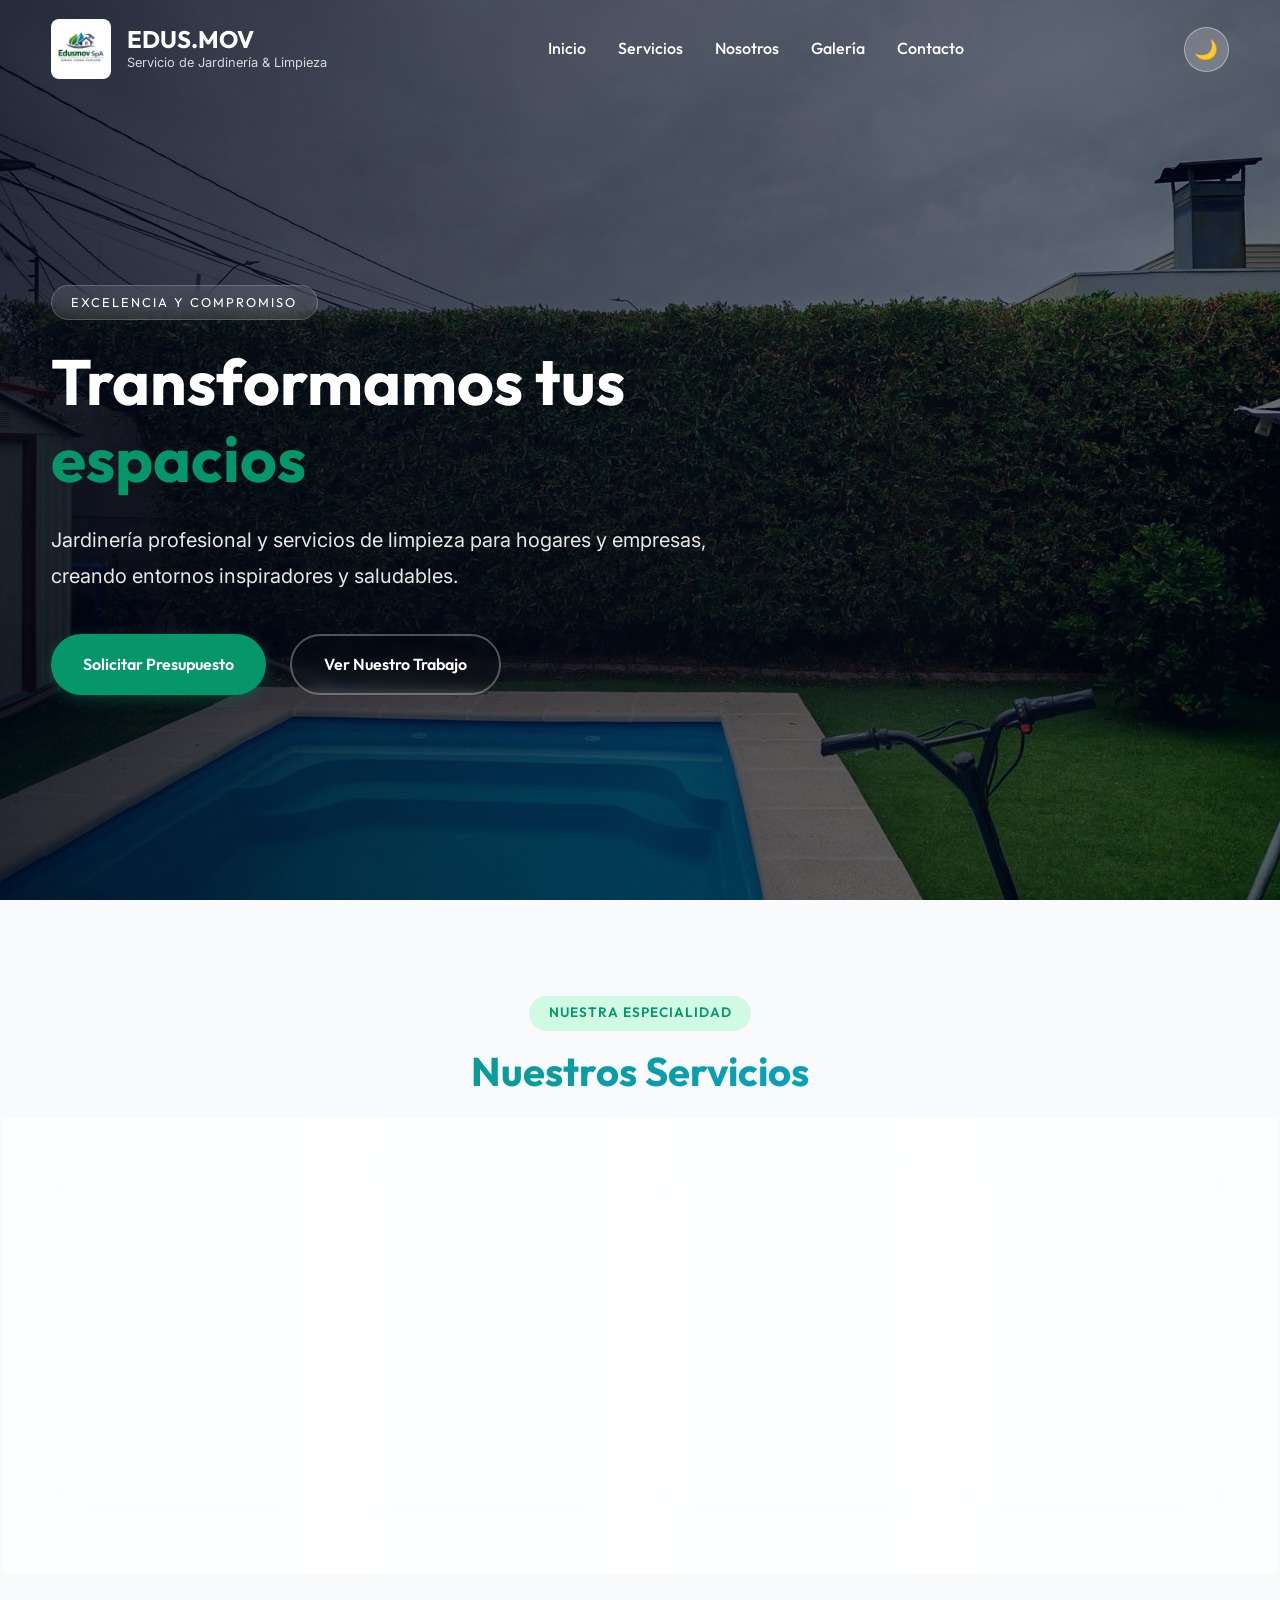
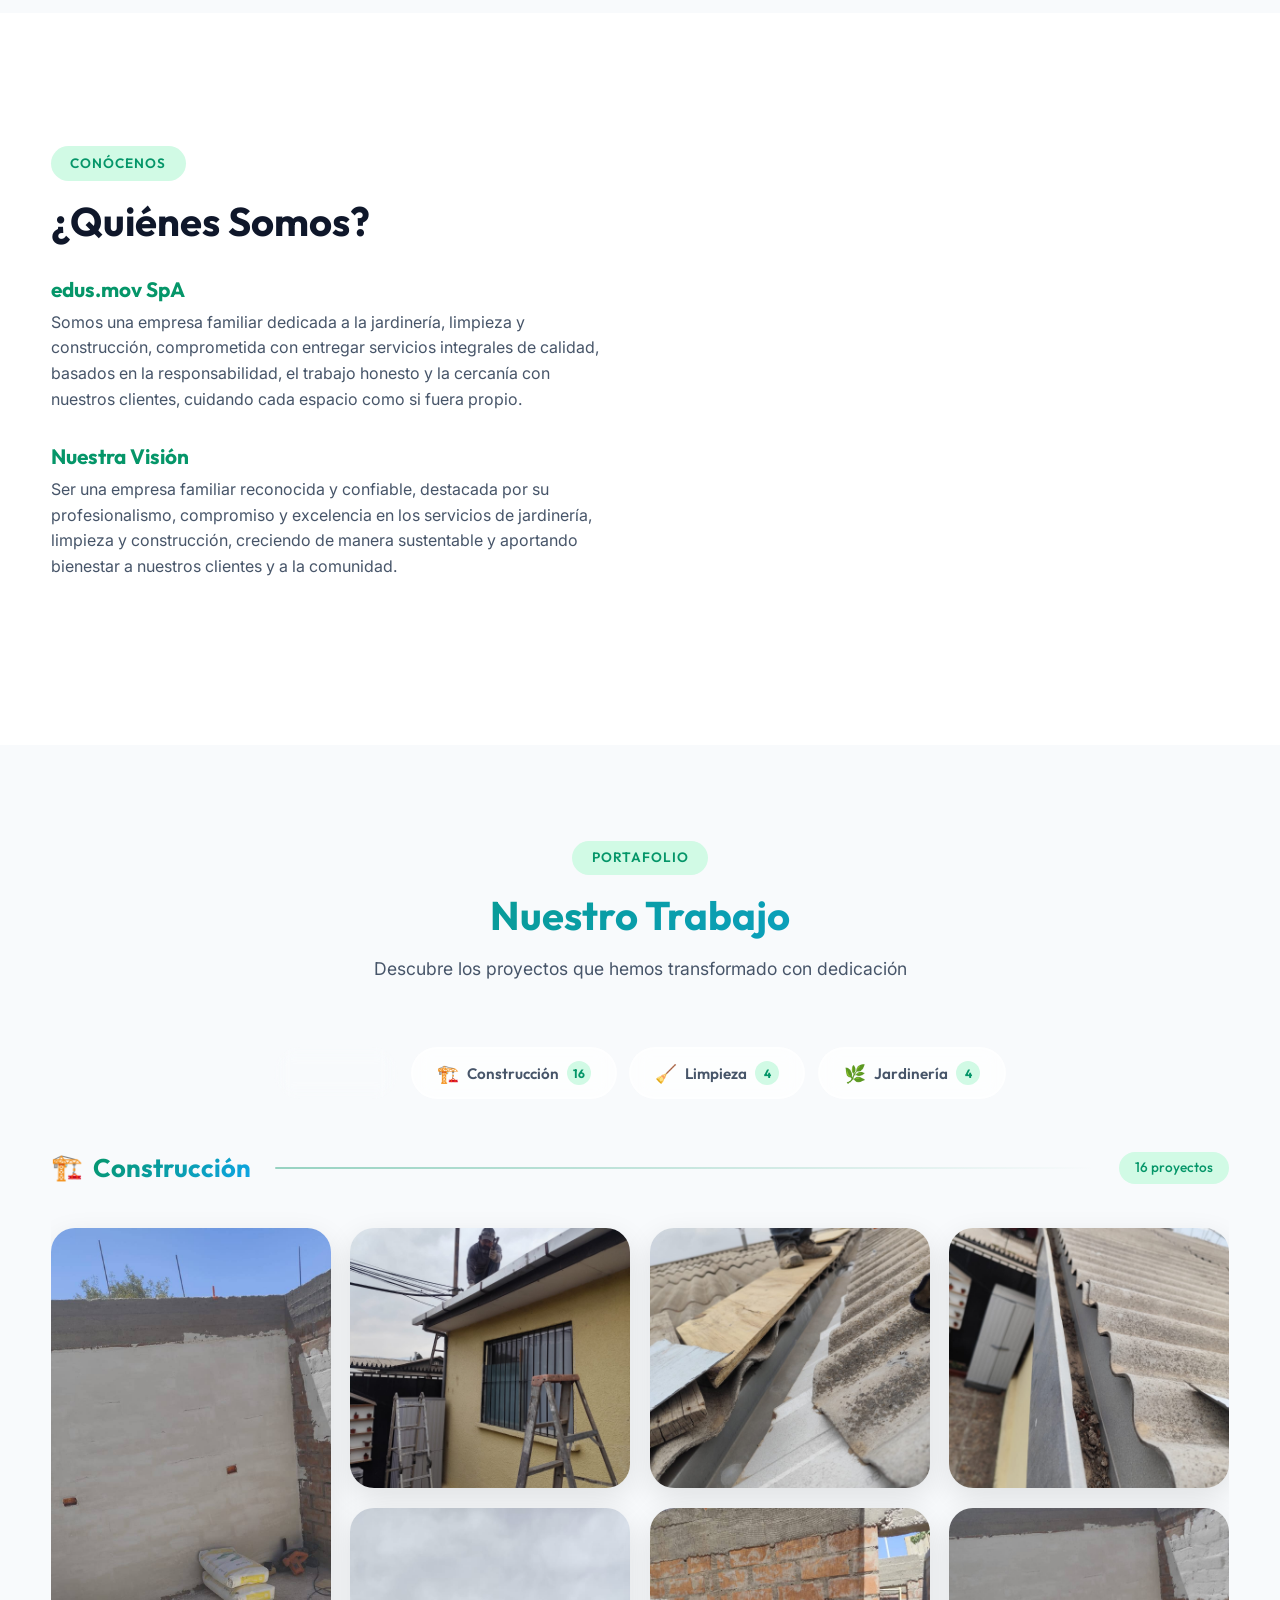
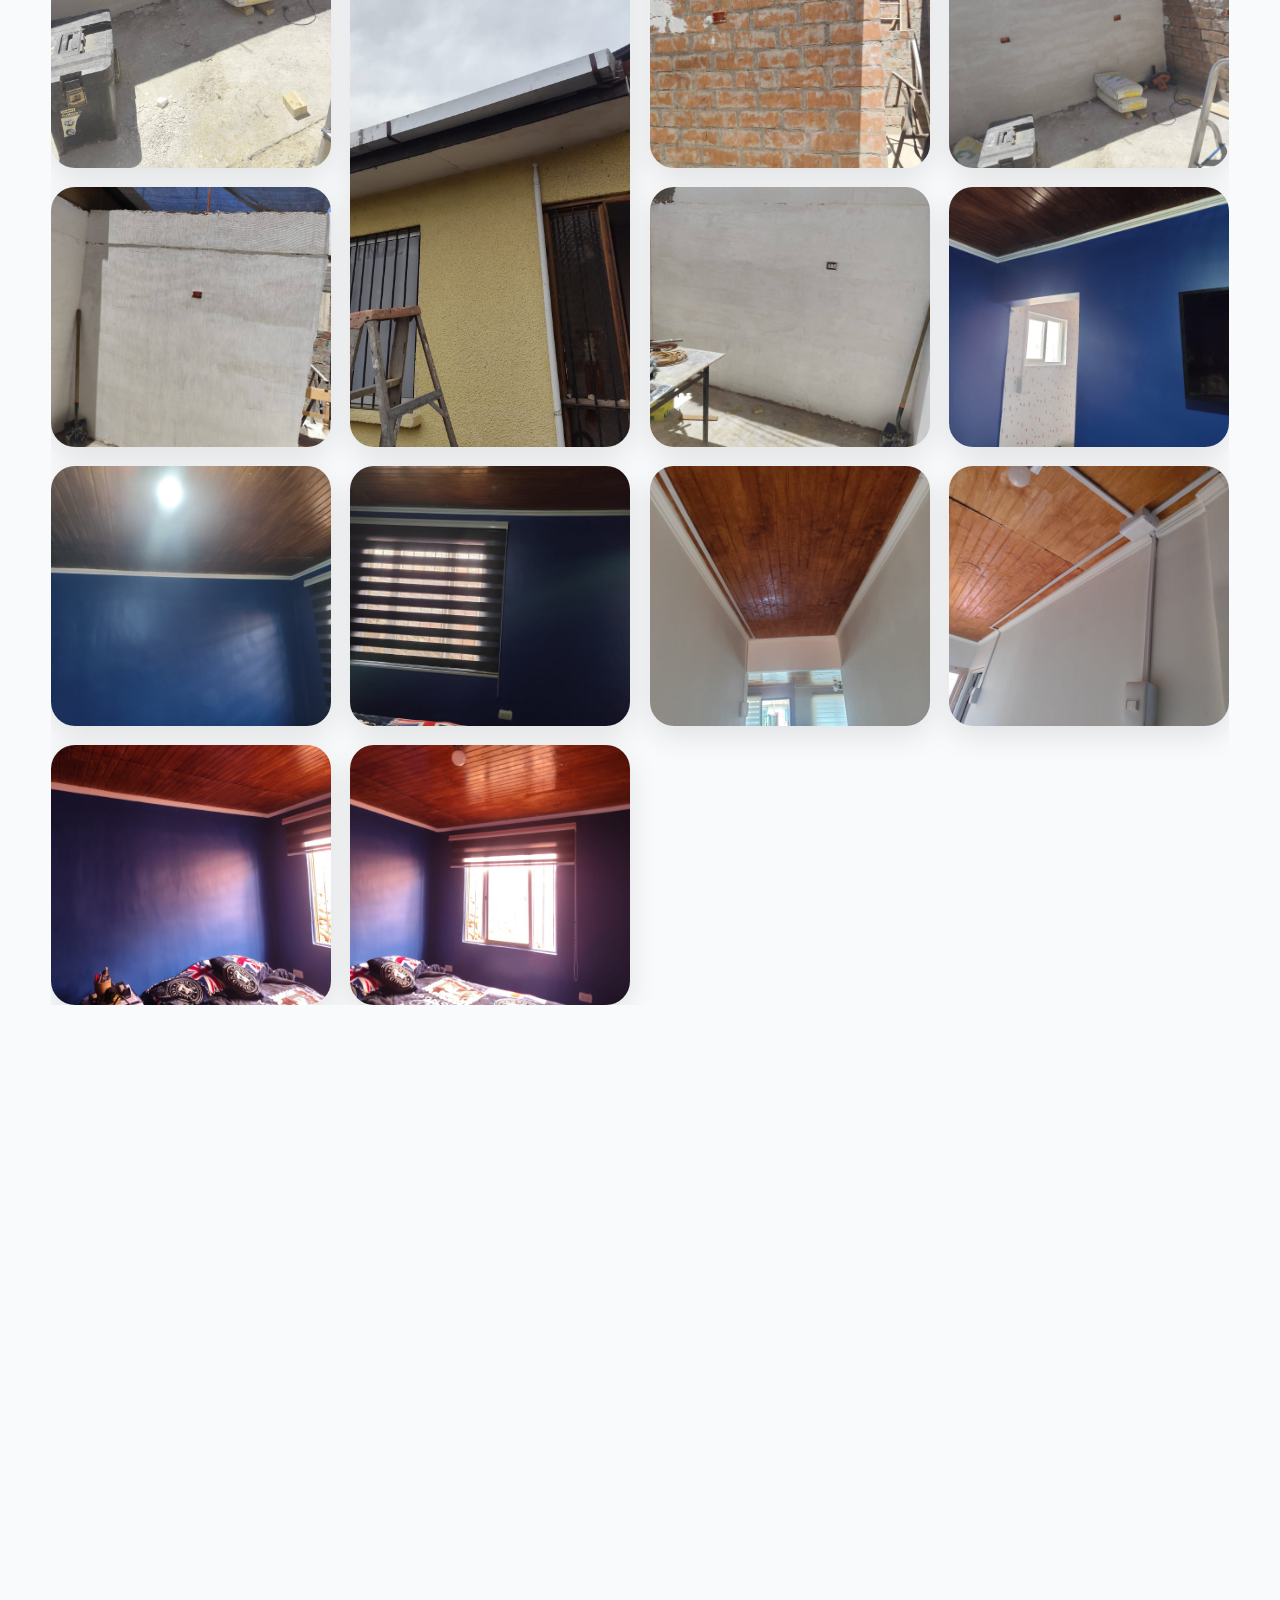
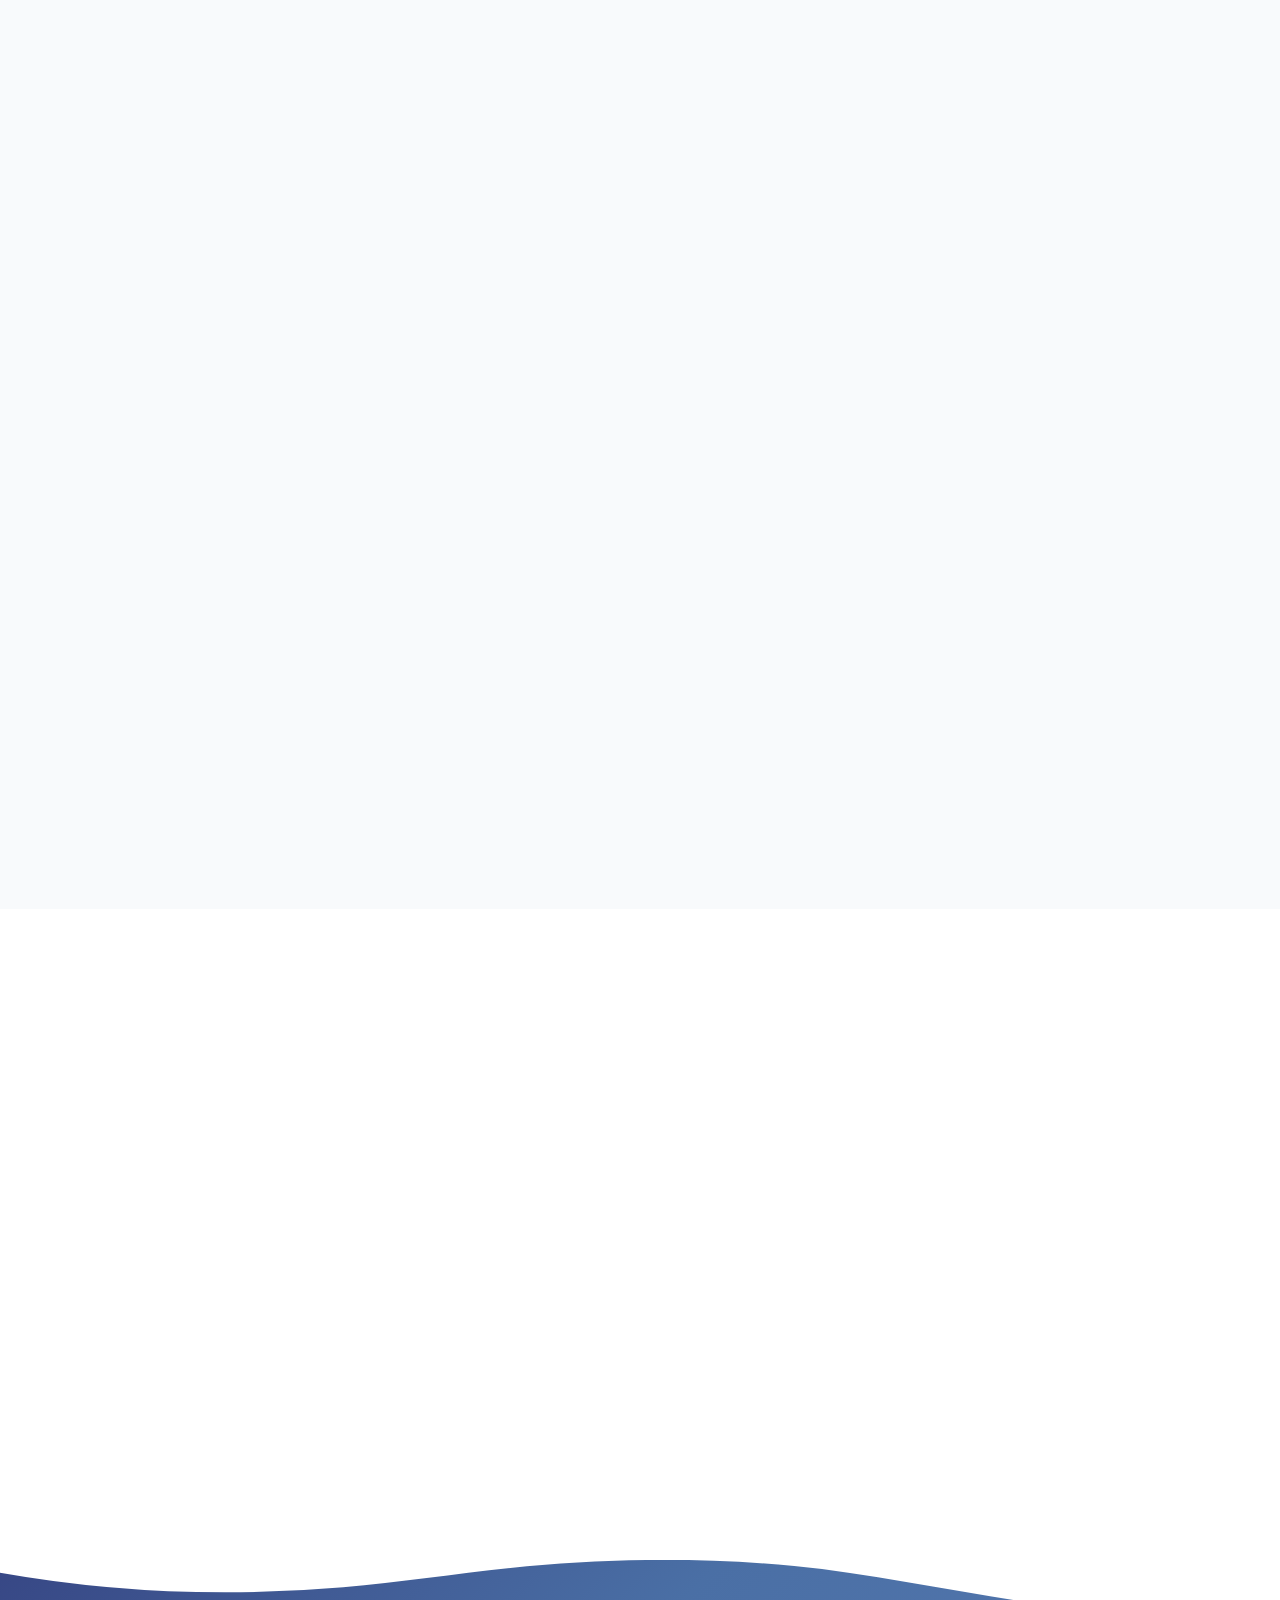
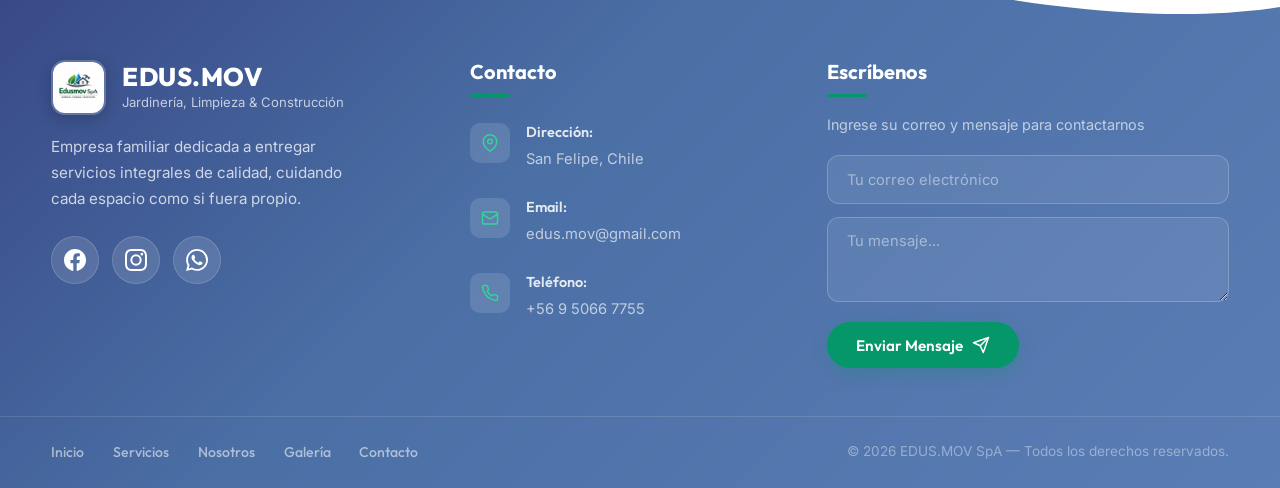
==== commit 826f2c07: "Footer premium: redes sociales (Facebook, Instagram, WhatsApp), info de contacto y formulario" ====
--- a/index.html
+++ b/index.html
@@ -172,68 +172,294 @@
             <h2>Nuestro Trabajo</h2>
             <p>Descubre los proyectos que hemos transformado con dedicación</p>
         </div>
-        
-        <div class="galeria-masonry">
-            <div class="galeria-item fade-up-anim">
-                <img src="images/jardineria.jpg" alt="Jardinería Profesional" class="galeria-img">
-                <div class="galeria-overlay">
-                    <div class="overlay-content">
-                        <span class="tag">Jardinería</span>
-                        <h3>Espacios Verdes Impecables</h3>
-                    </div>
-                </div>
-            </div>
-
-            <div class="galeria-item fade-up-anim" style="transition-delay: 100ms;">
-                <img src="images/jardineria1.jpg" alt="Mantenimiento de Jardines" class="galeria-img">
-                <div class="galeria-overlay">
-                    <div class="overlay-content">
-                        <span class="tag">Mantenimiento</span>
-                        <h3>Cuidado Profesional</h3>
-                    </div>
-                </div>
-            </div>
-
-            <div class="galeria-item fade-up-anim" style="transition-delay: 200ms;">
-                <img src="images/information.jpg" alt="Información de Servicios" class="galeria-img">
-                <div class="galeria-overlay">
-                    <div class="overlay-content">
-                        <span class="tag">Información</span>
-                        <h3>Nuestros Servicios</h3>
-                    </div>
-                </div>
-            </div>
-
-            <div class="galeria-item fade-up-anim" style="transition-delay: 300ms;">
-                <img src="images/logo.png" alt="Logo corporativo" class="galeria-img">
-                <div class="galeria-overlay">
-                    <div class="overlay-content">
-                        <span class="tag">Identidad</span>
-                        <h3>Nuestra Información</h3>
-                    </div>
-                </div>
-            </div>
-
-            <div class="galeria-item fade-up-anim" style="transition-delay: 400ms;">
-                <img src="images/jardineria3.jpg" alt="Áreas verdes garantizadas" class="galeria-img">
-                <div class="galeria-overlay">
-                    <div class="overlay-content">
-                        <span class="tag">Paisajismo</span>
-                        <h3>Áreas 100% garantizadas</h3>
-                    </div>
-                </div>
-            </div>
-            
-            <div class="galeria-item fade-up-anim" style="transition-delay: 500ms;">
-                <img src="images/construccion.jpg" alt="Construcción" class="galeria-img">
-                <div class="galeria-overlay">
-                    <div class="overlay-content">
-                        <span class="tag">Obra y Diseño</span>
-                        <h3>Construcción Segura</h3>
-                    </div>
-                </div>
-            </div>
-        </div>
+
+        <!-- Filtros de Categoría -->
+        <div class="galeria-filtros fade-up-anim">
+            <button class="filtro-btn active" data-filter="todos">
+                <span class="filtro-icon">📋</span>
+                <span>Todos</span>
+            </button>
+            <button class="filtro-btn" data-filter="construccion">
+                <span class="filtro-icon">🏗️</span>
+                <span>Construcción</span>
+                <span class="filtro-count">16</span>
+            </button>
+            <button class="filtro-btn" data-filter="limpieza">
+                <span class="filtro-icon">🧹</span>
+                <span>Limpieza</span>
+                <span class="filtro-count">4</span>
+            </button>
+            <button class="filtro-btn" data-filter="jardineria">
+                <span class="filtro-icon">🌿</span>
+                <span>Jardinería</span>
+                <span class="filtro-count">4</span>
+            </button>
+        </div>
+
+        <!-- ============================================
+             CATEGORÍA: CONSTRUCCIÓN
+             ============================================ -->
+        <div class="galeria-categoria fade-up-anim" data-category-section="construccion">
+            <div class="categoria-header">
+                <div class="categoria-titulo">
+                    <span class="categoria-icon">🏗️</span>
+                    <h3>Construcción</h3>
+                </div>
+                <span class="categoria-linea"></span>
+                <span class="categoria-count">16 proyectos</span>
+            </div>
+            <div class="galeria-masonry">
+                <div class="galeria-item" data-category="construccion">
+                    <img src="images/construccion.jpg" alt="Proyecto de Construcción" class="galeria-img" loading="lazy">
+                    <div class="galeria-overlay">
+                        <div class="overlay-content">
+                            <span class="tag tag-construccion">Construcción</span>
+                            <h3>Proyecto Principal</h3>
+                        </div>
+                    </div>
+                </div>
+                <div class="galeria-item" data-category="construccion">
+                    <img src="images/construccion1.PNG.jpeg" alt="Construcción - Obra 1" class="galeria-img" loading="lazy">
+                    <div class="galeria-overlay">
+                        <div class="overlay-content">
+                            <span class="tag tag-construccion">Construcción</span>
+                            <h3>Obra en Proceso</h3>
+                        </div>
+                    </div>
+                </div>
+                <div class="galeria-item" data-category="construccion">
+                    <img src="images/construccion2.PNG.jpeg" alt="Construcción - Obra 2" class="galeria-img" loading="lazy">
+                    <div class="galeria-overlay">
+                        <div class="overlay-content">
+                            <span class="tag tag-construccion">Construcción</span>
+                            <h3>Avance de Obra</h3>
+                        </div>
+                    </div>
+                </div>
+                <div class="galeria-item" data-category="construccion">
+                    <img src="images/construccion3.PNG.jpeg" alt="Construcción - Obra 3" class="galeria-img" loading="lazy">
+                    <div class="galeria-overlay">
+                        <div class="overlay-content">
+                            <span class="tag tag-construccion">Construcción</span>
+                            <h3>Estructura y Diseño</h3>
+                        </div>
+                    </div>
+                </div>
+                <div class="galeria-item" data-category="construccion">
+                    <img src="images/construccion4.PNG.jpeg" alt="Construcción - Obra 4" class="galeria-img" loading="lazy">
+                    <div class="galeria-overlay">
+                        <div class="overlay-content">
+                            <span class="tag tag-construccion">Construcción</span>
+                            <h3>Remodelación</h3>
+                        </div>
+                    </div>
+                </div>
+                <div class="galeria-item" data-category="construccion">
+                    <img src="images/construccion5.PNG.jpeg" alt="Construcción - Obra 5" class="galeria-img" loading="lazy">
+                    <div class="galeria-overlay">
+                        <div class="overlay-content">
+                            <span class="tag tag-construccion">Construcción</span>
+                            <h3>Proyecto Residencial</h3>
+                        </div>
+                    </div>
+                </div>
+                <div class="galeria-item" data-category="construccion">
+                    <img src="images/construccion6.PNG.jpeg" alt="Construcción - Obra 6" class="galeria-img" loading="lazy">
+                    <div class="galeria-overlay">
+                        <div class="overlay-content">
+                            <span class="tag tag-construccion">Construcción</span>
+                            <h3>Detalle de Obra</h3>
+                        </div>
+                    </div>
+                </div>
+                <div class="galeria-item" data-category="construccion">
+                    <img src="images/construccion7.PNG.jpeg" alt="Construcción - Obra 7" class="galeria-img" loading="lazy">
+                    <div class="galeria-overlay">
+                        <div class="overlay-content">
+                            <span class="tag tag-construccion">Construcción</span>
+                            <h3>Acabados de Calidad</h3>
+                        </div>
+                    </div>
+                </div>
+                <div class="galeria-item" data-category="construccion">
+                    <img src="images/construccion8.PNG.jpeg" alt="Construcción - Obra 8" class="galeria-img" loading="lazy">
+                    <div class="galeria-overlay">
+                        <div class="overlay-content">
+                            <span class="tag tag-construccion">Construcción</span>
+                            <h3>Trabajo Profesional</h3>
+                        </div>
+                    </div>
+                </div>
+                <div class="galeria-item" data-category="construccion">
+                    <img src="images/construccion9.PNG.jpeg" alt="Construcción - Obra 9" class="galeria-img" loading="lazy">
+                    <div class="galeria-overlay">
+                        <div class="overlay-content">
+                            <span class="tag tag-construccion">Construcción</span>
+                            <h3>Infraestructura</h3>
+                        </div>
+                    </div>
+                </div>
+                <div class="galeria-item" data-category="construccion">
+                    <img src="images/construccion10.PNG.jpeg" alt="Construcción - Obra 10" class="galeria-img" loading="lazy">
+                    <div class="galeria-overlay">
+                        <div class="overlay-content">
+                            <span class="tag tag-construccion">Construcción</span>
+                            <h3>Desarrollo de Proyecto</h3>
+                        </div>
+                    </div>
+                </div>
+                <div class="galeria-item" data-category="construccion">
+                    <img src="images/construccion11.PNG.jpeg" alt="Construcción - Obra 11" class="galeria-img" loading="lazy">
+                    <div class="galeria-overlay">
+                        <div class="overlay-content">
+                            <span class="tag tag-construccion">Construcción</span>
+                            <h3>Construcción Segura</h3>
+                        </div>
+                    </div>
+                </div>
+                <div class="galeria-item" data-category="construccion">
+                    <img src="images/construccion12.PNG.jpeg" alt="Construcción - Obra 12" class="galeria-img" loading="lazy">
+                    <div class="galeria-overlay">
+                        <div class="overlay-content">
+                            <span class="tag tag-construccion">Construcción</span>
+                            <h3>Obra Terminada</h3>
+                        </div>
+                    </div>
+                </div>
+                <div class="galeria-item" data-category="construccion">
+                    <img src="images/construccion13.PNG.jpeg" alt="Construcción - Obra 13" class="galeria-img" loading="lazy">
+                    <div class="galeria-overlay">
+                        <div class="overlay-content">
+                            <span class="tag tag-construccion">Construcción</span>
+                            <h3>Resultado Final</h3>
+                        </div>
+                    </div>
+                </div>
+                <div class="galeria-item" data-category="construccion">
+                    <img src="images/construccion14.PNG.jpeg" alt="Construcción - Obra 14" class="galeria-img" loading="lazy">
+                    <div class="galeria-overlay">
+                        <div class="overlay-content">
+                            <span class="tag tag-construccion">Construcción</span>
+                            <h3>Proyecto Completado</h3>
+                        </div>
+                    </div>
+                </div>
+                <div class="galeria-item" data-category="construccion">
+                    <img src="images/construccion15.PNG.jpeg" alt="Construcción - Obra 15" class="galeria-img" loading="lazy">
+                    <div class="galeria-overlay">
+                        <div class="overlay-content">
+                            <span class="tag tag-construccion">Construcción</span>
+                            <h3>Excelencia en Obra</h3>
+                        </div>
+                    </div>
+                </div>
+            </div>
+        </div>
+
+        <!-- ============================================
+             CATEGORÍA: LIMPIEZA
+             ============================================ -->
+        <div class="galeria-categoria fade-up-anim" data-category-section="limpieza">
+            <div class="categoria-header">
+                <div class="categoria-titulo">
+                    <span class="categoria-icon">🧹</span>
+                    <h3>Limpieza</h3>
+                </div>
+                <span class="categoria-linea"></span>
+                <span class="categoria-count">4 proyectos</span>
+            </div>
+            <div class="galeria-masonry">
+                <div class="galeria-item" data-category="limpieza">
+                    <img src="images/limpieza1.PNG.jpeg" alt="Servicio de Limpieza 1" class="galeria-img" loading="lazy">
+                    <div class="galeria-overlay">
+                        <div class="overlay-content">
+                            <span class="tag tag-limpieza">Limpieza</span>
+                            <h3>Limpieza Profesional</h3>
+                        </div>
+                    </div>
+                </div>
+                <div class="galeria-item" data-category="limpieza">
+                    <img src="images/limpieza2.PNG.jpeg" alt="Servicio de Limpieza 2" class="galeria-img" loading="lazy">
+                    <div class="galeria-overlay">
+                        <div class="overlay-content">
+                            <span class="tag tag-limpieza">Limpieza</span>
+                            <h3>Espacios Impecables</h3>
+                        </div>
+                    </div>
+                </div>
+                <div class="galeria-item" data-category="limpieza">
+                    <img src="images/limpieza3.PNG.jpeg" alt="Servicio de Limpieza 3" class="galeria-img" loading="lazy">
+                    <div class="galeria-overlay">
+                        <div class="overlay-content">
+                            <span class="tag tag-limpieza">Limpieza</span>
+                            <h3>Higiene Total</h3>
+                        </div>
+                    </div>
+                </div>
+                <div class="galeria-item" data-category="limpieza">
+                    <img src="images/limpieza4.PNG.jpeg" alt="Servicio de Limpieza 4" class="galeria-img" loading="lazy">
+                    <div class="galeria-overlay">
+                        <div class="overlay-content">
+                            <span class="tag tag-limpieza">Limpieza</span>
+                            <h3>Limpieza Profunda</h3>
+                        </div>
+                    </div>
+                </div>
+            </div>
+        </div>
+
+        <!-- ============================================
+             CATEGORÍA: JARDINERÍA
+             ============================================ -->
+        <div class="galeria-categoria fade-up-anim" data-category-section="jardineria">
+            <div class="categoria-header">
+                <div class="categoria-titulo">
+                    <span class="categoria-icon">🌿</span>
+                    <h3>Jardinería</h3>
+                </div>
+                <span class="categoria-linea"></span>
+                <span class="categoria-count">4 proyectos</span>
+            </div>
+            <div class="galeria-masonry">
+                <div class="galeria-item" data-category="jardineria">
+                    <img src="images/jardineria.jpg" alt="Jardinería Profesional" class="galeria-img" loading="lazy">
+                    <div class="galeria-overlay">
+                        <div class="overlay-content">
+                            <span class="tag tag-jardineria">Jardinería</span>
+                            <h3>Espacios Verdes Impecables</h3>
+                        </div>
+                    </div>
+                </div>
+                <div class="galeria-item" data-category="jardineria">
+                    <img src="images/jardineria1.jpg" alt="Mantenimiento de Jardines" class="galeria-img" loading="lazy">
+                    <div class="galeria-overlay">
+                        <div class="overlay-content">
+                            <span class="tag tag-jardineria">Jardinería</span>
+                            <h3>Cuidado Profesional</h3>
+                        </div>
+                    </div>
+                </div>
+                <div class="galeria-item" data-category="jardineria">
+                    <img src="images/jadineria2.JPG" alt="Diseño de Jardín" class="galeria-img" loading="lazy">
+                    <div class="galeria-overlay">
+                        <div class="overlay-content">
+                            <span class="tag tag-jardineria">Jardinería</span>
+                            <h3>Diseño de Jardín</h3>
+                        </div>
+                    </div>
+                </div>
+                <div class="galeria-item" data-category="jardineria">
+                    <img src="images/jardineria3.jpg" alt="Paisajismo y Áreas Verdes" class="galeria-img" loading="lazy">
+                    <div class="galeria-overlay">
+                        <div class="overlay-content">
+                            <span class="tag tag-jardineria">Jardinería</span>
+                            <h3>Áreas 100% Garantizadas</h3>
+                        </div>
+                    </div>
+                </div>
+            </div>
+        </div>
+
     </div>
 </section>
 
@@ -256,7 +482,7 @@
                     </a>
                     
                     <a href="mailto:edus.mov@gmail.com" class="contacto-pill email-pill">
-                        <span class="pill-icon"><svg xmlns="http://www.w3.org/0000/svg" width="24" height="24" viewBox="0 0 24 24" fill="none" stroke="currentColor" stroke-width="2" stroke-linecap="round" stroke-linejoin="round"><rect x="2" y="4" width="20" height="16" rx="2"></rect><path d="m22 7-8.97 5.7a1.94 1.94 0 0 1-2.06 0L2 7"></path></svg></span>
+                        <span class="pill-icon"><svg xmlns="http://www.w3.org/2000/svg" width="24" height="24" viewBox="0 0 24 24" fill="none" stroke="currentColor" stroke-width="2" stroke-linecap="round" stroke-linejoin="round"><rect x="2" y="4" width="20" height="16" rx="2"></rect><path d="m22 7-8.97 5.7a1.94 1.94 0 0 1-2.06 0L2 7"></path></svg></span>
                         <div class="pill-text">
                             <small>Envíanos un correo</small>
                             <strong>edus.mov@gmail.com</strong>
@@ -268,49 +494,106 @@
     </div>
 </section>
 
-<!-- Footer -->
-<footer class="main-footer">
+<!-- Footer Premium -->
+<footer class="main-footer" id="footer">
     <div class="footer-wave">
-        <svg data-name="Layer 1" xmlns="http://www.w3.org/0000/svg" viewBox="0 0 1200 120" preserveAspectRatio="none">
+        <svg data-name="Layer 1" xmlns="http://www.w3.org/2000/svg" viewBox="0 0 1200 120" preserveAspectRatio="none">
             <path d="M321.39,56.44c58-10.79,114.16-30.13,172-41.86,82.39-16.72,168.19-17.73,250.45-.39C823.78,31,906.67,72,985.66,92.83c70.05,18.48,146.53,26.09,214.34,3V0H0V27.35A600.21,600.21,0,0,0,321.39,56.44Z" class="shape-fill"></path>
         </svg>
     </div>
-    <div class="container footer-layout">
-        <div class="footer-brand">
-            <div class="logo-text">
-                <h3>EDUS.MOV</h3>
-                <p>Servicio de Jardinería & Limpieza</p>
-            </div>
-            <p class="footer-desc">Soluciones integrales de paisajismo, limpieza y construcción de la más alta calidad.</p>
-        </div>
-        
-        <div class="footer-links">
-            <h4>Enlaces Rápidos</h4>
-            <ul>
-                <li><a href="#inicio">Inicio</a></li>
-                <li><a href="#servicios">Servicios</a></li>
-                <li><a href="#nosotros">Nosotros</a></li>
-                <li><a href="#galeria">Galería</a></li>
-            </ul>
-        </div>
-        
-        <div class="footer-contact-info">
+
+    <div class="container footer-main-content">
+        <!-- Columna Izquierda: Marca + Descripción + Redes -->
+        <div class="footer-col footer-brand-col">
+            <div class="footer-brand-header">
+                <img src="images/jadineria2.JPG" alt="EDUS.MOV Logo" class="footer-logo-img">
+                <div>
+                    <h3 class="footer-brand-name">EDUS.MOV</h3>
+                    <p class="footer-brand-tagline">Jardinería, Limpieza & Construcción</p>
+                </div>
+            </div>
+            <p class="footer-desc">Empresa familiar dedicada a entregar servicios integrales de calidad, cuidando cada espacio como si fuera propio.</p>
+            
+            <!-- Redes Sociales -->
+            <div class="footer-social">
+                <a href="https://www.facebook.com/share/1E8EA5FY36/?mibextid=wwXIfr" target="_blank" rel="noopener noreferrer" class="social-icon-btn" aria-label="Facebook" id="social-facebook">
+                    <svg xmlns="http://www.w3.org/2000/svg" width="22" height="22" viewBox="0 0 24 24" fill="currentColor"><path d="M24 12.073c0-6.627-5.373-12-12-12s-12 5.373-12 12c0 5.99 4.388 10.954 10.125 11.854v-8.385H7.078v-3.47h3.047V9.43c0-3.007 1.792-4.669 4.533-4.669 1.312 0 2.686.235 2.686.235v2.953H15.83c-1.491 0-1.956.925-1.956 1.874v2.25h3.328l-.532 3.47h-2.796v8.385C19.612 23.027 24 18.062 24 12.073z"/></svg>
+                </a>
+                <a href="https://www.instagram.com/edus.mov__spa?igsh=MTZtNDI0djJzN3ExNA==" target="_blank" rel="noopener noreferrer" class="social-icon-btn" aria-label="Instagram" id="social-instagram">
+                    <svg xmlns="http://www.w3.org/2000/svg" width="22" height="22" viewBox="0 0 24 24" fill="currentColor"><path d="M12 2.163c3.204 0 3.584.012 4.85.07 3.252.148 4.771 1.691 4.919 4.919.058 1.265.069 1.645.069 4.849 0 3.205-.012 3.584-.069 4.849-.149 3.225-1.664 4.771-4.919 4.919-1.266.058-1.644.07-4.85.07-3.204 0-3.584-.012-4.849-.07-3.26-.149-4.771-1.699-4.919-4.92-.058-1.265-.07-1.644-.07-4.849 0-3.204.013-3.583.07-4.849.149-3.227 1.664-4.771 4.919-4.919 1.266-.057 1.645-.069 4.849-.069zM12 0C8.741 0 8.333.014 7.053.072 2.695.272.273 2.69.073 7.052.014 8.333 0 8.741 0 12c0 3.259.014 3.668.072 4.948.2 4.358 2.618 6.78 6.98 6.98C8.333 23.986 8.741 24 12 24c3.259 0 3.668-.014 4.948-.072 4.354-.2 6.782-2.618 6.979-6.98.059-1.28.073-1.689.073-4.948 0-3.259-.014-3.667-.072-4.947-.196-4.354-2.617-6.78-6.979-6.98C15.668.014 15.259 0 12 0zm0 5.838a6.162 6.162 0 100 12.324 6.162 6.162 0 000-12.324zM12 16a4 4 0 110-8 4 4 0 010 8zm6.406-11.845a1.44 1.44 0 100 2.881 1.44 1.44 0 000-2.881z"/></svg>
+                </a>
+                <a href="https://wa.me/56950667755" target="_blank" rel="noopener noreferrer" class="social-icon-btn" aria-label="WhatsApp" id="social-whatsapp">
+                    <svg xmlns="http://www.w3.org/2000/svg" width="22" height="22" viewBox="0 0 24 24" fill="currentColor"><path d="M17.472 14.382c-.297-.149-1.758-.867-2.03-.967-.273-.099-.471-.148-.67.15-.197.297-.767.966-.94 1.164-.173.199-.347.223-.644.075-.297-.15-1.255-.463-2.39-1.475-.883-.788-1.48-1.761-1.653-2.059-.173-.297-.018-.458.13-.606.134-.133.298-.347.446-.52.149-.174.198-.298.298-.497.099-.198.05-.371-.025-.52-.075-.149-.669-1.612-.916-2.207-.242-.579-.487-.5-.669-.51-.173-.008-.371-.01-.57-.01-.198 0-.52.074-.792.372-.272.297-1.04 1.016-1.04 2.479 0 1.462 1.065 2.875 1.213 3.074.149.198 2.096 3.2 5.077 4.487.709.306 1.262.489 1.694.625.712.227 1.36.195 1.871.118.571-.085 1.758-.719 2.006-1.413.248-.694.248-1.289.173-1.413-.074-.124-.272-.198-.57-.347m-5.421 7.403h-.004a9.87 9.87 0 01-5.031-1.378l-.361-.214-3.741.982.998-3.648-.235-.374a9.86 9.86 0 01-1.51-5.26c.001-5.45 4.436-9.884 9.888-9.884 2.64 0 5.122 1.03 6.988 2.898a9.825 9.825 0 012.893 6.994c-.003 5.45-4.437 9.884-9.885 9.884m8.413-18.297A11.815 11.815 0 0012.05 0C5.495 0 .16 5.335.157 11.892c0 2.096.547 4.142 1.588 5.945L.057 24l6.305-1.654a11.882 11.882 0 005.683 1.448h.005c6.554 0 11.89-5.335 11.893-11.893a11.821 11.821 0 00-3.48-8.413z"/></svg>
+                </a>
+            </div>
+        </div>
+
+        <!-- Columna Centro: Info de Contacto -->
+        <div class="footer-col footer-info-col">
             <h4>Contacto</h4>
-            <ul>
+            <ul class="footer-contact-list">
                 <li>
-                    <svg xmlns="http://www.w3.org/0000/svg" width="16" height="16" viewBox="0 0 24 24" fill="none" stroke="currentColor" stroke-width="2" stroke-linecap="round" stroke-linejoin="round"><path d="M22 16.92v3a2 2 0 0 1-2.18 2 19.79 19.79 0 0 1-8.63-3.07 19.5 19.5 0 0 1-6-6 19.79 19.79 0 0 1-3.07-8.67A2 2 0 0 1 4.11 2h3a2 2 0 0 1 2 1.72 12.84 12.84 0 0 0 .7 2.81 2 2 0 0 1-.45 2.11L8.09 9.91a16 16 0 0 0 6 6l1.27-1.27a2 2 0 0 1 2.11-.45 12.84 12.84 0 0 0 2.81.7A2 2 0 0 1 22 16.92z"></path></svg>
-                    +56 9 5066 7755
+                    <span class="footer-info-icon">
+                        <svg xmlns="http://www.w3.org/2000/svg" width="18" height="18" viewBox="0 0 24 24" fill="none" stroke="currentColor" stroke-width="2" stroke-linecap="round" stroke-linejoin="round"><path d="M21 10c0 7-9 13-9 13s-9-6-9-13a9 9 0 0 1 18 0z"></path><circle cx="12" cy="10" r="3"></circle></svg>
+                    </span>
+                    <div>
+                        <strong>Dirección:</strong>
+                        <span>San Felipe, Chile</span>
+                    </div>
                 </li>
                 <li>
-                    <svg xmlns="http://www.w3.org/0000/svg" width="16" height="16" viewBox="0 0 24 24" fill="none" stroke="currentColor" stroke-width="2" stroke-linecap="round" stroke-linejoin="round"><path d="M4 4h16c1.1 0 2 .9 2 2v12c0 1.1-.9 2-2 2H4c-1.1 0-2-.9-2-2V6c0-1.1.9-2 2-2z"></path><polyline points="22,6 12,13 2,6"></polyline></svg>
-                    edus.mov@gmail.com
+                    <span class="footer-info-icon">
+                        <svg xmlns="http://www.w3.org/2000/svg" width="18" height="18" viewBox="0 0 24 24" fill="none" stroke="currentColor" stroke-width="2" stroke-linecap="round" stroke-linejoin="round"><rect x="2" y="4" width="20" height="16" rx="2"></rect><path d="m22 7-8.97 5.7a1.94 1.94 0 0 1-2.06 0L2 7"></path></svg>
+                    </span>
+                    <div>
+                        <strong>Email:</strong>
+                        <a href="mailto:edus.mov@gmail.com">edus.mov@gmail.com</a>
+                    </div>
+                </li>
+                <li>
+                    <span class="footer-info-icon">
+                        <svg xmlns="http://www.w3.org/2000/svg" width="18" height="18" viewBox="0 0 24 24" fill="none" stroke="currentColor" stroke-width="2" stroke-linecap="round" stroke-linejoin="round"><path d="M22 16.92v3a2 2 0 0 1-2.18 2 19.79 19.79 0 0 1-8.63-3.07 19.5 19.5 0 0 1-6-6 19.79 19.79 0 0 1-3.07-8.67A2 2 0 0 1 4.11 2h3a2 2 0 0 1 2 1.72c.127.96.361 1.903.7 2.81a2 2 0 0 1-.45 2.11L8.09 9.91a16 16 0 0 0 6 6l1.27-1.27a2 2 0 0 1 2.11-.45c.907.339 1.85.573 2.81.7A2 2 0 0 1 22 16.92z"></path></svg>
+                    </span>
+                    <div>
+                        <strong>Teléfono:</strong>
+                        <a href="tel:+56950667755">+56 9 5066 7755</a>
+                    </div>
                 </li>
             </ul>
         </div>
-    </div>
-    <div class="footer-bottom">
+
+        <!-- Columna Derecha: Formulario de Contacto Rápido -->
+        <div class="footer-col footer-form-col">
+            <h4>Escríbenos</h4>
+            <p class="footer-form-desc">Ingrese su correo y mensaje para contactarnos</p>
+            <form class="footer-contact-form" id="footer-contact-form">
+                <div class="footer-form-group">
+                    <input type="email" id="footer-email" placeholder="Tu correo electrónico" required>
+                </div>
+                <div class="footer-form-group">
+                    <textarea id="footer-message" placeholder="Tu mensaje..." rows="3" required></textarea>
+                </div>
+                <button type="submit" class="footer-form-btn">
+                    <span>Enviar Mensaje</span>
+                    <svg xmlns="http://www.w3.org/2000/svg" width="18" height="18" viewBox="0 0 24 24" fill="none" stroke="currentColor" stroke-width="2" stroke-linecap="round" stroke-linejoin="round"><line x1="22" y1="2" x2="11" y2="13"></line><polygon points="22 2 15 22 11 13 2 9 22 2"></polygon></svg>
+                </button>
+            </form>
+        </div>
+    </div>
+
+    <!-- Línea separadora + enlaces rápidos + copyright -->
+    <div class="footer-bottom-section">
         <div class="container">
-            <p>&copy; 2026 EDUS.MOV - Todos los derechos reservados. Diseño premium.</p>
+            <div class="footer-bottom-content">
+                <div class="footer-bottom-links">
+                    <a href="#inicio">Inicio</a>
+                    <a href="#servicios">Servicios</a>
+                    <a href="#nosotros">Nosotros</a>
+                    <a href="#galeria">Galería</a>
+                    <a href="#contacto">Contacto</a>
+                </div>
+                <p class="footer-copyright">&copy; 2026 EDUS.MOV SpA — Todos los derechos reservados.</p>
+            </div>
         </div>
     </div>
 </footer>
--- a/css/style.css
+++ b/css/style.css
@@ -126,6 +126,7 @@
     font-size: 2.5rem;
     margin-bottom: 1rem;
     background: linear-gradient(135deg, var(--color-primary), #0ea5e9);
+    background-clip: text;
     -webkit-background-clip: text;
     -webkit-text-fill-color: transparent;
 }
@@ -558,13 +559,147 @@
 
 
 /* =========================================================================
-   GALERÍA
+   GALERÍA - FILTROS Y CATEGORÍAS
    ========================================================================= */
+
+/* Barra de Filtros */
+.galeria-filtros {
+    display: flex;
+    justify-content: center;
+    flex-wrap: wrap;
+    gap: 0.8rem;
+    margin-bottom: 3rem;
+}
+
+.filtro-btn {
+    display: inline-flex;
+    align-items: center;
+    gap: 0.5rem;
+    padding: 0.75rem 1.5rem;
+    border-radius: var(--radius-pill);
+    border: 2px solid var(--glass-border);
+    background: var(--glass-bg);
+    backdrop-filter: blur(10px);
+    color: var(--color-text-mut);
+    font-family: var(--font-heading);
+    font-weight: 600;
+    font-size: 0.95rem;
+    cursor: pointer;
+    transition: var(--transition);
+    position: relative;
+}
+
+.filtro-btn:hover {
+    border-color: var(--color-primary);
+    color: var(--color-primary);
+    transform: translateY(-2px);
+    box-shadow: 0 8px 25px rgba(5, 150, 105, 0.15);
+}
+
+.filtro-btn.active {
+    background: linear-gradient(135deg, var(--color-primary), #0ea5e9);
+    color: white;
+    border-color: transparent;
+    box-shadow: 0 6px 20px rgba(5, 150, 105, 0.3);
+}
+
+.filtro-btn.active:hover {
+    transform: translateY(-2px);
+    box-shadow: 0 10px 30px rgba(5, 150, 105, 0.4);
+}
+
+.filtro-icon {
+    font-size: 1.1rem;
+}
+
+.filtro-count {
+    display: inline-flex;
+    align-items: center;
+    justify-content: center;
+    background: rgba(255,255,255,0.2);
+    border-radius: 50%;
+    width: 24px;
+    height: 24px;
+    font-size: 0.75rem;
+    font-weight: 700;
+}
+
+.filtro-btn:not(.active) .filtro-count {
+    background: var(--color-primary-light);
+    color: var(--color-primary);
+}
+
+/* Categoría Sección */
+.galeria-categoria {
+    margin-bottom: 3.5rem;
+    transition: opacity 0.5s ease, transform 0.5s ease, max-height 0.6s ease;
+    overflow: hidden;
+}
+
+.galeria-categoria.hidden {
+    opacity: 0;
+    transform: translateY(20px);
+    max-height: 0 !important;
+    margin-bottom: 0;
+    pointer-events: none;
+}
+
+/* Header de Categoría */
+.categoria-header {
+    display: flex;
+    align-items: center;
+    gap: 1.5rem;
+    margin-bottom: 2rem;
+    padding-bottom: 0.5rem;
+}
+
+.categoria-titulo {
+    display: flex;
+    align-items: center;
+    gap: 0.6rem;
+    flex-shrink: 0;
+}
+
+.categoria-icon {
+    font-size: 1.6rem;
+}
+
+.categoria-titulo h3 {
+    font-size: 1.6rem;
+    font-family: var(--font-heading);
+    background: linear-gradient(135deg, var(--color-primary), #0ea5e9);
+    background-clip: text;
+    -webkit-background-clip: text;
+    -webkit-text-fill-color: transparent;
+    white-space: nowrap;
+}
+
+.categoria-linea {
+    flex: 1;
+    height: 2px;
+    background: linear-gradient(90deg, var(--color-primary), transparent);
+    border-radius: 2px;
+    opacity: 0.4;
+}
+
+.categoria-count {
+    font-family: var(--font-heading);
+    font-size: 0.85rem;
+    color: var(--color-text-mut);
+    font-weight: 500;
+    white-space: nowrap;
+    padding: 0.3rem 1rem;
+    background: var(--color-primary-light);
+    border-radius: var(--radius-pill);
+    color: var(--color-primary);
+}
+
+/* Grid de Galería */
 .galeria-masonry {
     display: grid;
-    grid-template-columns: repeat(auto-fit, minmax(300px, 1fr));
-    grid-auto-rows: 250px;
-    gap: 1.5rem;
+    grid-template-columns: repeat(auto-fill, minmax(280px, 1fr));
+    grid-auto-rows: 260px;
+    gap: 1.2rem;
 }
 
 /* Hacer que algunas celdas ocupen 2 filas para romper monotonía (masonry falso css) */
@@ -579,6 +714,16 @@
     overflow: hidden;
     cursor: pointer;
     box-shadow: 0 10px 30px rgba(0,0,0,0.1);
+    transition: transform 0.4s ease, box-shadow 0.4s ease;
+}
+
+.galeria-item:hover {
+    transform: translateY(-4px);
+    box-shadow: 0 20px 40px rgba(0,0,0,0.15);
+}
+
+[data-theme="dark"] .galeria-item:hover {
+    box-shadow: 0 20px 40px rgba(0,0,0,0.5);
 }
 
 .galeria-img {
@@ -618,14 +763,28 @@
 
 .overlay-content .tag {
     display: inline-block;
-    background: var(--color-primary);
     color: white;
     font-size: 0.75rem;
     font-weight: 600;
-    padding: 0.2rem 0.8rem;
+    padding: 0.25rem 0.9rem;
     border-radius: var(--radius-pill);
     margin-bottom: 0.5rem;
     text-transform: uppercase;
+    letter-spacing: 0.5px;
+    background: var(--color-primary);
+}
+
+/* Tags por categoría */
+.tag-construccion {
+    background: linear-gradient(135deg, #D97706, #F59E0B) !important;
+}
+
+.tag-limpieza {
+    background: linear-gradient(135deg, #0284C7, #38BDF8) !important;
+}
+
+.tag-jardineria {
+    background: linear-gradient(135deg, #059669, #34D399) !important;
 }
 
 .overlay-content h3 {
@@ -718,15 +877,18 @@
     font-family: var(--font-heading);
 }
 
-
 /* =========================================================================
-   FOOTER
+   FOOTER PREMIUM
    ========================================================================= */
 .main-footer {
     position: relative;
-    background: #0F172A; /* Slate 900 oscuro */
+    background: linear-gradient(135deg, #374785 0%, #4a6fa5 40%, #5b7db5 100%);
     color: #F8FAFC;
     padding-top: 100px;
+}
+
+[data-theme="dark"] .main-footer {
+    background: linear-gradient(135deg, #1a1a3e 0%, #2a2a5e 40%, #1e2d4a 100%);
 }
 
 .footer-wave {
@@ -744,72 +906,276 @@
     height: 60px;
 }
 
-/* La ola hereda el color del fondo de la seccion superior (alt o general dependiendo) */
 .footer-wave .shape-fill {
-    fill: var(--color-bg-alt); /* porque contacto es section-alt globalmente */
+    fill: var(--color-bg-alt);
 }
 [data-theme="dark"] .footer-wave .shape-fill {
     fill: var(--color-bg-alt);
 }
 
-.footer-layout {
+/* Footer Main Content Grid */
+.footer-main-content {
     display: grid;
-    grid-template-columns: 2fr 1fr 1.5fr;
-    gap: 4rem;
-    padding-bottom: 4rem;
-}
-
-.footer-brand h3 {
-    font-size: 1.8rem;
-    margin-bottom: 0.2rem;
+    grid-template-columns: 1.2fr 1fr 1.3fr;
+    gap: 3rem;
+    padding-bottom: 3rem;
+}
+
+/* Footer Columns */
+.footer-col h4 {
+    font-size: 1.25rem;
+    font-family: var(--font-heading);
+    font-weight: 700;
+    margin-bottom: 1.5rem;
+    color: #fff;
+    position: relative;
+    padding-bottom: 0.8rem;
+}
+
+.footer-col h4::after {
+    content: '';
+    position: absolute;
+    left: 0;
+    bottom: 0;
+    width: 40px;
+    height: 3px;
+    background: var(--color-primary);
+    border-radius: 3px;
+}
+
+/* Brand Column */
+.footer-brand-header {
+    display: flex;
+    align-items: center;
+    gap: 1rem;
+    margin-bottom: 1.2rem;
+}
+
+.footer-logo-img {
+    width: 55px;
+    height: 55px;
+    border-radius: 14px;
+    object-fit: cover;
+    border: 2px solid rgba(255,255,255,0.2);
+    box-shadow: 0 4px 15px rgba(0,0,0,0.2);
+}
+
+.footer-brand-name {
+    font-size: 1.6rem;
+    font-family: var(--font-heading);
+    font-weight: 800;
+    color: #fff;
+    margin: 0;
+    letter-spacing: 0.5px;
+}
+
+.footer-brand-tagline {
+    font-size: 0.82rem;
+    color: rgba(255,255,255,0.7);
+    margin: 0;
+    font-weight: 400;
 }
 
 .footer-desc {
-    color: #94A3B8;
-    margin-top: 1rem;
-    max-width: 300px;
-}
-
-.footer-links h4,
-.footer-contact-info h4 {
-    font-size: 1.2rem;
+    color: rgba(255,255,255,0.75);
+    font-size: 0.95rem;
+    line-height: 1.7;
+    max-width: 320px;
     margin-bottom: 1.5rem;
-    color: white;
-}
-
-.footer-links ul,
-.footer-contact-info ul {
+}
+
+/* Social Icons */
+.footer-social {
+    display: flex;
+    gap: 0.8rem;
+}
+
+.social-icon-btn {
+    width: 48px;
+    height: 48px;
+    border-radius: 50%;
+    display: flex;
+    align-items: center;
+    justify-content: center;
+    background: rgba(255,255,255,0.12);
+    color: #fff;
+    text-decoration: none;
+    transition: all 0.3s cubic-bezier(0.4, 0, 0.2, 1);
+    border: 1px solid rgba(255,255,255,0.15);
+}
+
+.social-icon-btn:hover {
+    transform: translateY(-4px) scale(1.08);
+    box-shadow: 0 8px 25px rgba(0,0,0,0.25);
+}
+
+#social-facebook:hover {
+    background: #1877F2;
+    border-color: #1877F2;
+}
+
+#social-instagram:hover {
+    background: linear-gradient(45deg, #f09433, #e6683c, #dc2743, #cc2366, #bc1888);
+    border-color: transparent;
+}
+
+#social-whatsapp:hover {
+    background: #25D366;
+    border-color: #25D366;
+}
+
+/* Contact Info Column */
+.footer-contact-list {
     list-style: none;
-}
-
-.footer-links ul li {
-    margin-bottom: 0.8rem;
-}
-
-.footer-links ul a {
-    color: #94A3B8;
+    padding: 0;
+    margin: 0;
+}
+
+.footer-contact-list li {
+    display: flex;
+    align-items: flex-start;
+    gap: 1rem;
+    margin-bottom: 1.5rem;
+}
+
+.footer-info-icon {
+    width: 40px;
+    height: 40px;
+    min-width: 40px;
+    border-radius: 10px;
+    background: rgba(255,255,255,0.12);
+    display: flex;
+    align-items: center;
+    justify-content: center;
+    color: #34D399;
+    margin-top: 2px;
+}
+
+.footer-contact-list li div strong {
+    display: block;
+    font-family: var(--font-heading);
+    font-size: 0.9rem;
+    color: rgba(255,255,255,0.85);
+    font-weight: 600;
+    margin-bottom: 0.15rem;
+}
+
+.footer-contact-list li div span,
+.footer-contact-list li div a {
+    font-size: 0.92rem;
+    color: rgba(255,255,255,0.65);
     text-decoration: none;
     transition: color 0.3s;
 }
 
-.footer-links ul a:hover {
+.footer-contact-list li div a:hover {
     color: var(--color-primary);
-}
-
-.footer-contact-info ul li {
-    display: flex;
-    align-items: center;
+    text-decoration: underline;
+}
+
+/* Form Column */
+.footer-form-desc {
+    color: rgba(255,255,255,0.65);
+    font-size: 0.9rem;
+    margin-bottom: 1.2rem;
+    margin-top: -0.5rem;
+}
+
+.footer-contact-form {
+    display: flex;
+    flex-direction: column;
+    gap: 0.8rem;
+}
+
+.footer-form-group input,
+.footer-form-group textarea {
+    width: 100%;
+    padding: 0.9rem 1.2rem;
+    border-radius: 12px;
+    border: 1px solid rgba(255,255,255,0.2);
+    background: rgba(255,255,255,0.08);
+    color: #fff;
+    font-family: var(--font-body);
+    font-size: 0.92rem;
+    transition: all 0.3s ease;
+    outline: none;
+    resize: vertical;
+}
+
+.footer-form-group input::placeholder,
+.footer-form-group textarea::placeholder {
+    color: rgba(255,255,255,0.45);
+}
+
+.footer-form-group input:focus,
+.footer-form-group textarea:focus {
+    border-color: var(--color-primary);
+    background: rgba(255,255,255,0.14);
+    box-shadow: 0 0 0 3px rgba(5, 150, 105, 0.15);
+}
+
+.footer-form-btn {
+    display: inline-flex;
+    align-items: center;
+    justify-content: center;
+    gap: 0.6rem;
+    padding: 0.85rem 1.8rem;
+    border-radius: var(--radius-pill);
+    border: none;
+    background: var(--color-primary);
+    color: #fff;
+    font-family: var(--font-heading);
+    font-weight: 600;
+    font-size: 0.95rem;
+    cursor: pointer;
+    transition: all 0.3s cubic-bezier(0.4, 0, 0.2, 1);
+    box-shadow: 0 4px 15px rgba(5, 150, 105, 0.3);
+    align-self: flex-start;
+}
+
+.footer-form-btn:hover {
+    background: var(--color-primary-hover);
+    transform: translateY(-3px);
+    box-shadow: 0 8px 25px rgba(5, 150, 105, 0.45);
+}
+
+/* Footer Bottom */
+.footer-bottom-section {
+    border-top: 1px solid rgba(255,255,255,0.12);
+    padding: 1.5rem 0;
+}
+
+.footer-bottom-content {
+    display: flex;
+    justify-content: space-between;
+    align-items: center;
+    flex-wrap: wrap;
     gap: 1rem;
-    color: #94A3B8;
-    margin-bottom: 1rem;
-}
-
-.footer-bottom {
-    border-top: 1px solid rgba(255,255,255,0.1);
-    padding: 1.5rem 0;
-    text-align: center;
-    color: #64748B;
-    font-size: 0.9rem;
+}
+
+.footer-bottom-links {
+    display: flex;
+    gap: 1.8rem;
+    flex-wrap: wrap;
+}
+
+.footer-bottom-links a {
+    color: rgba(255,255,255,0.55);
+    text-decoration: none;
+    font-size: 0.88rem;
+    font-family: var(--font-heading);
+    font-weight: 500;
+    transition: color 0.3s;
+}
+
+.footer-bottom-links a:hover {
+    color: #fff;
+}
+
+.footer-copyright {
+    color: rgba(255,255,255,0.4);
+    font-size: 0.85rem;
+    margin: 0;
 }
 
 
@@ -841,8 +1207,13 @@
         gap: 2rem;
     }
     
-    .footer-layout {
+    .footer-main-content {
         grid-template-columns: 1fr 1fr;
+        gap: 2.5rem;
+    }
+
+    .footer-brand-col {
+        grid-column: 1 / -1;
     }
 }
 
@@ -892,13 +1263,46 @@
         width: 100%;
     }
     
-    .footer-layout {
+    .footer-main-content {
         grid-template-columns: 1fr;
         gap: 2rem;
         text-align: center;
     }
-    
-    .footer-contact-info ul li {
+
+    .footer-brand-header {
+        justify-content: center;
+    }
+
+    .footer-desc {
+        max-width: 100%;
+        margin-left: auto;
+        margin-right: auto;
+    }
+
+    .footer-social {
+        justify-content: center;
+    }
+
+    .footer-contact-list li {
+        justify-content: center;
+        text-align: left;
+    }
+
+    .footer-col h4::after {
+        left: 50%;
+        transform: translateX(-50%);
+    }
+
+    .footer-form-btn {
+        align-self: center;
+    }
+
+    .footer-bottom-content {
+        flex-direction: column;
+        text-align: center;
+    }
+
+    .footer-bottom-links {
         justify-content: center;
     }
     
@@ -920,4 +1324,30 @@
     .contacto-datos-modern {
         flex-direction: column;
     }
-}
+
+    .galeria-filtros {
+        gap: 0.5rem;
+    }
+
+    .filtro-btn {
+        padding: 0.6rem 1rem;
+        font-size: 0.8rem;
+    }
+
+    .filtro-icon {
+        font-size: 0.95rem;
+    }
+
+    .categoria-header {
+        flex-wrap: wrap;
+        gap: 0.8rem;
+    }
+
+    .categoria-titulo h3 {
+        font-size: 1.2rem;
+    }
+
+    .categoria-linea {
+        display: none;
+    }
+}
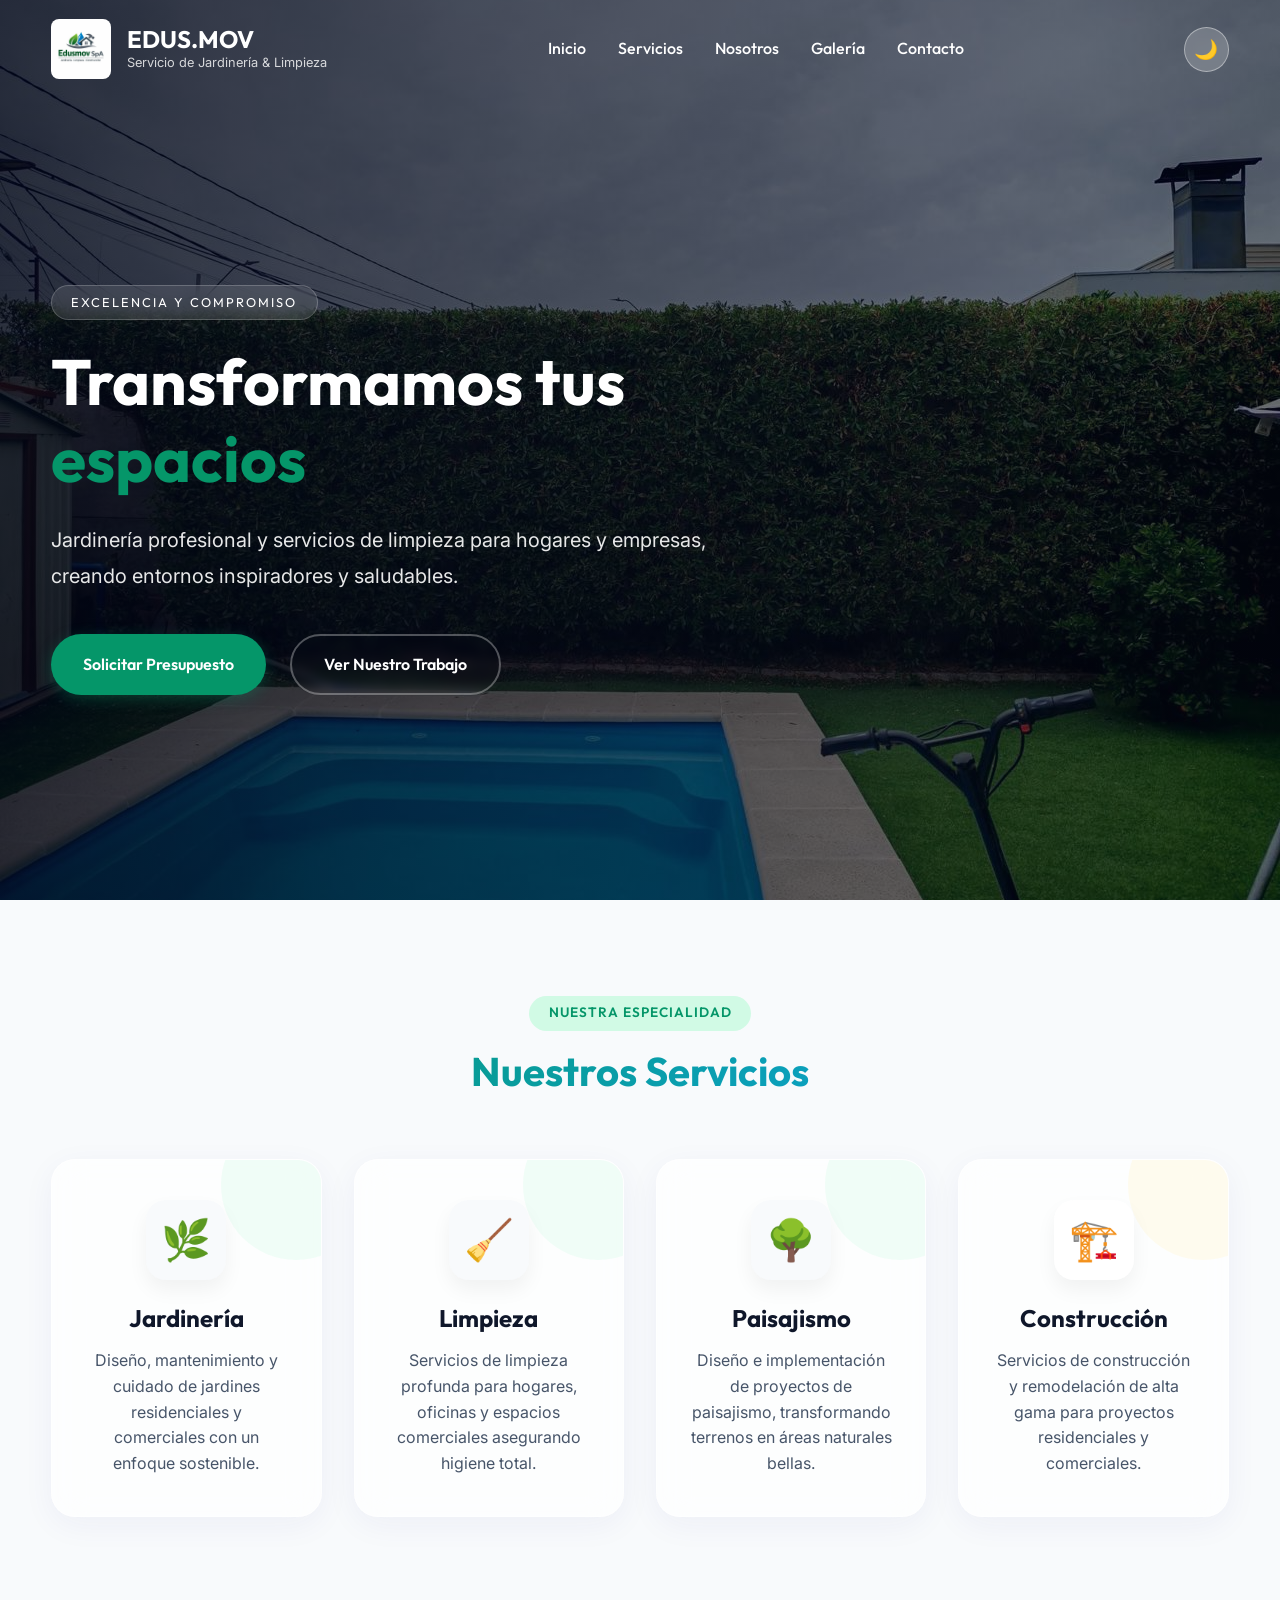
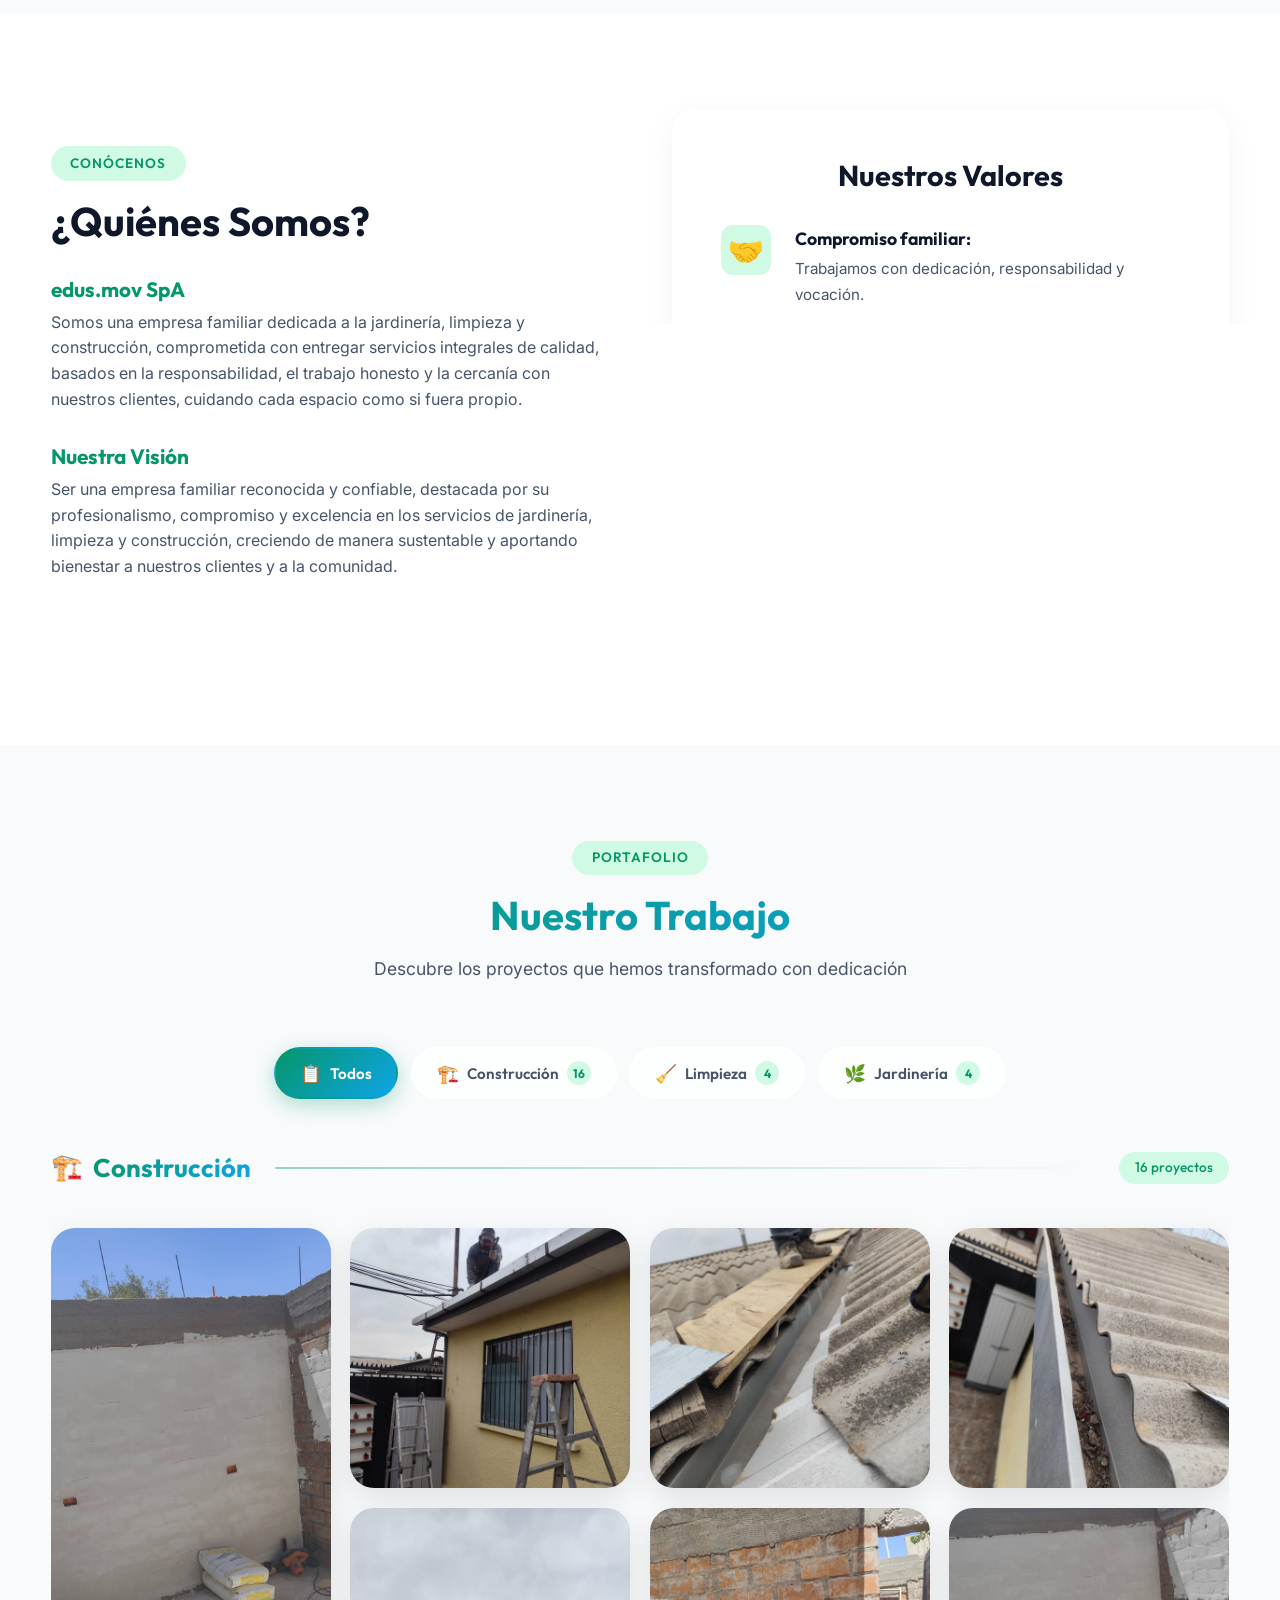
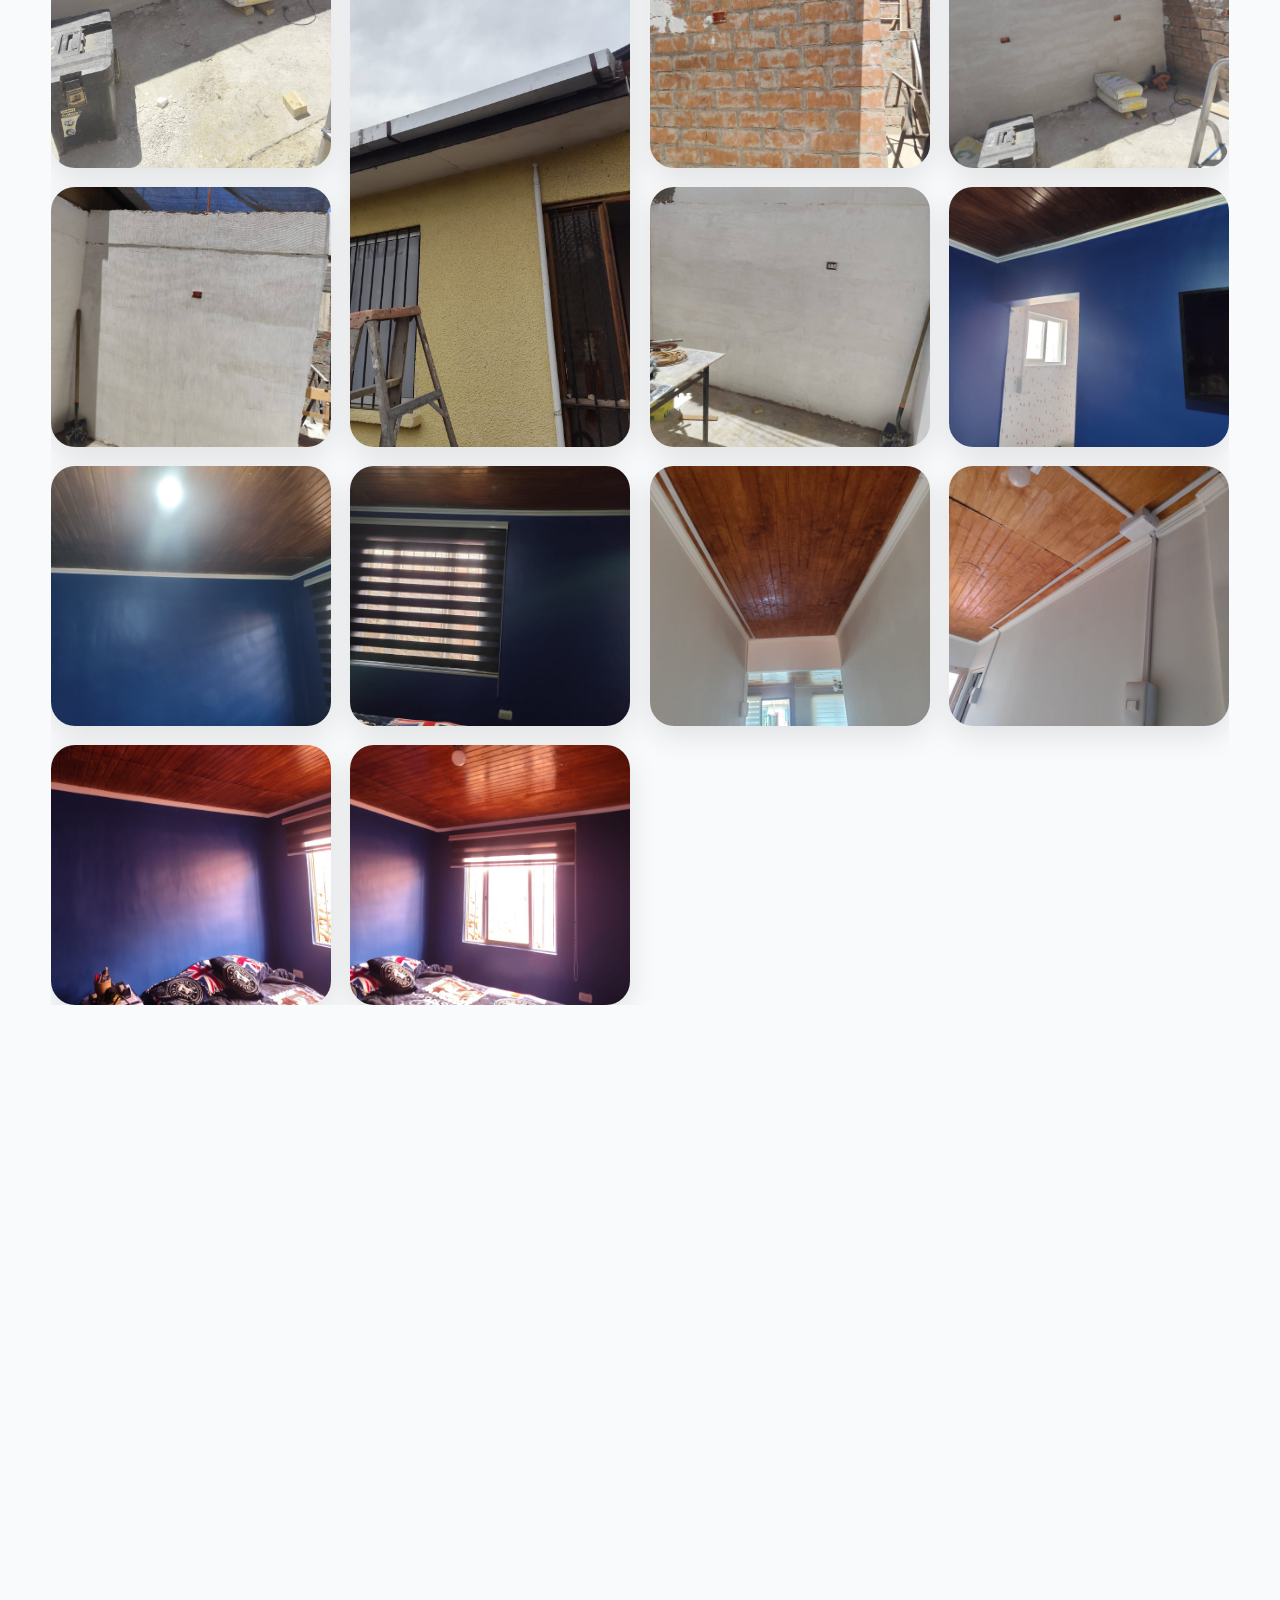
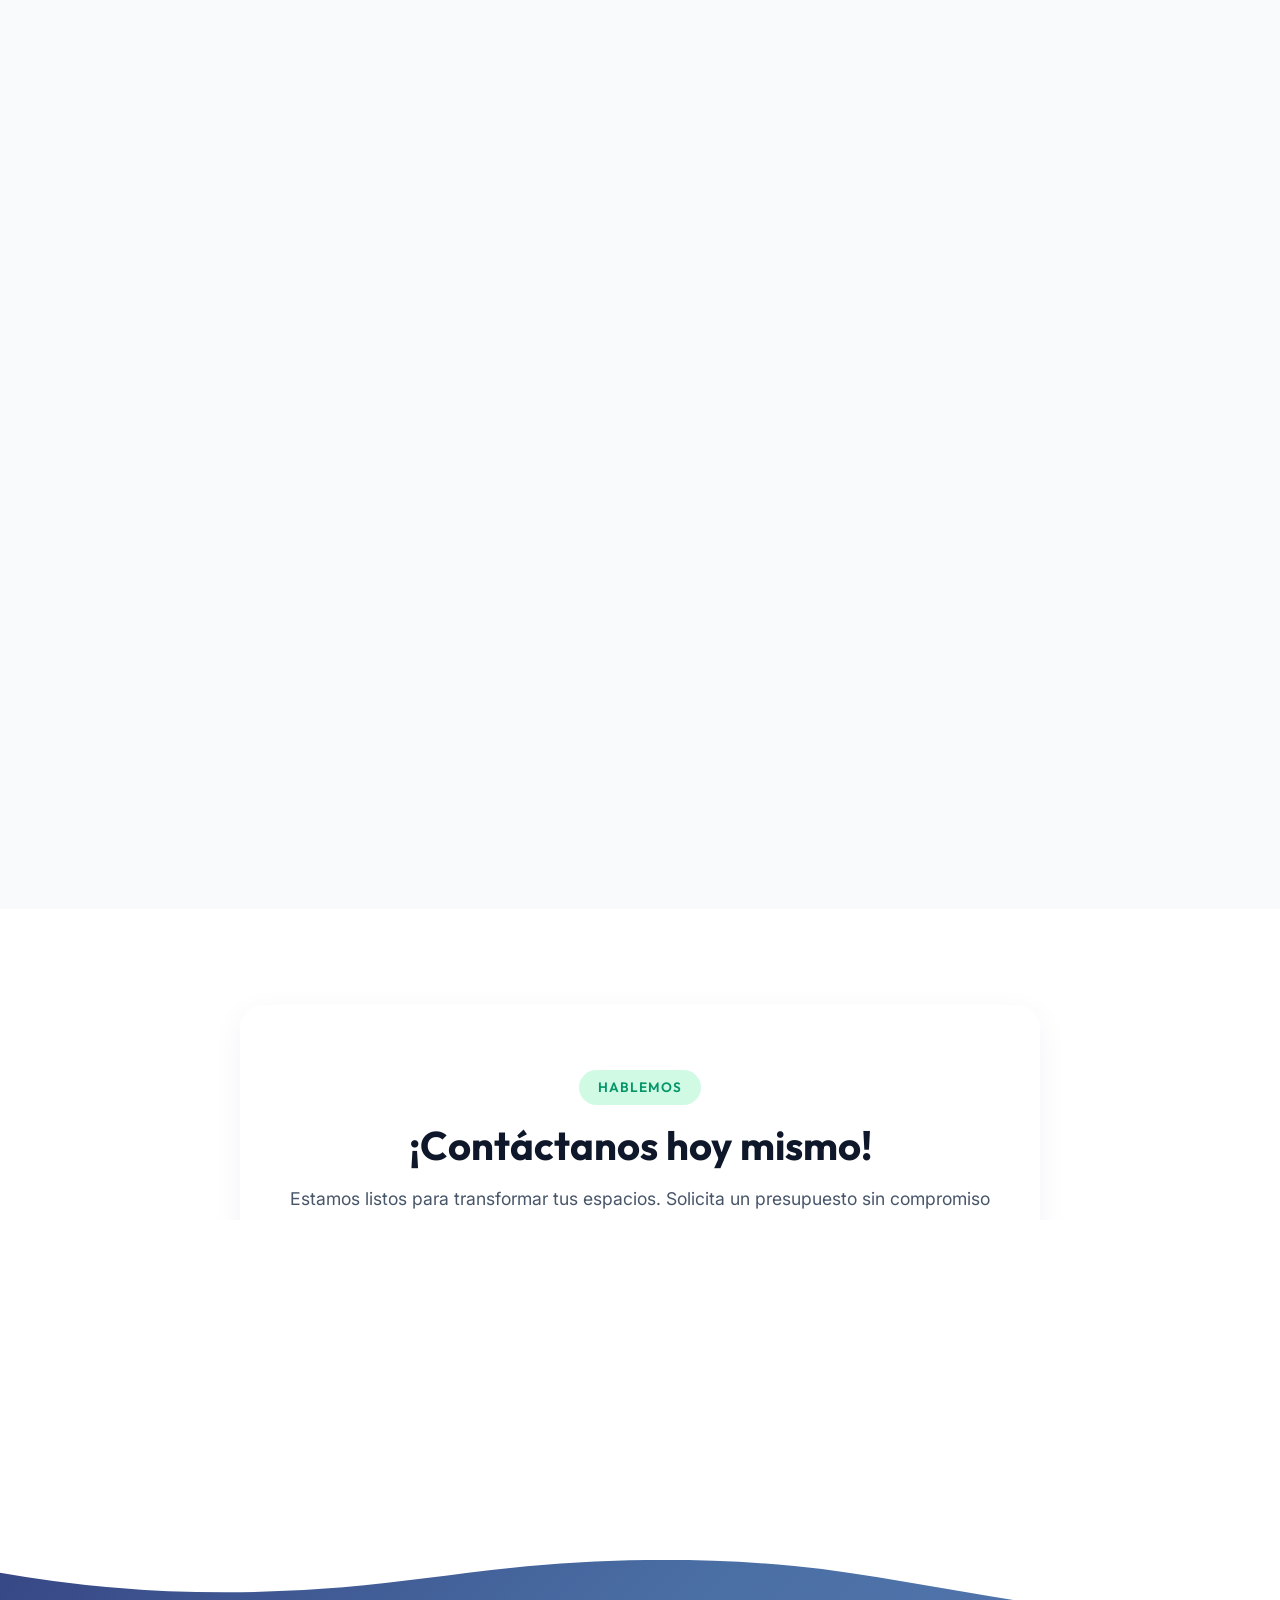
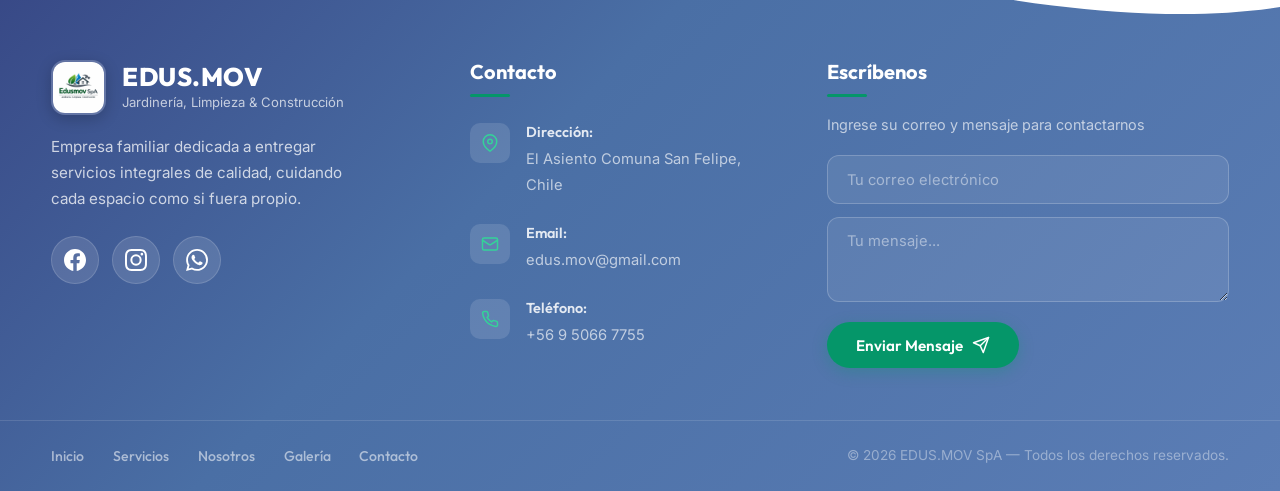
==== commit b10de5d5: "Actualizar direccion: El Asiento Comuna San Felipe, Chile" ====
--- a/index.html
+++ b/index.html
@@ -1,5 +1,6 @@
 <!DOCTYPE html>
 <html lang="es">
+
 <head>
     <meta charset="UTF-8">
     <meta name="viewport" content="width=device-width, initial-scale=1.0">
@@ -7,598 +8,685 @@
     <!-- Google Fonts -->
     <link rel="preconnect" href="https://fonts.googleapis.com">
     <link rel="preconnect" href="https://fonts.gstatic.com" crossorigin>
-    <link href="https://fonts.googleapis.com/css2?family=Inter:wght@300;400;500;600&family=Outfit:wght@300;400;600;700;800&display=swap" rel="stylesheet">
+    <link
+        href="https://fonts.googleapis.com/css2?family=Inter:wght@300;400;500;600&family=Outfit:wght@300;400;600;700;800&display=swap"
+        rel="stylesheet">
     <link rel="stylesheet" href="css/style.css">
 </head>
+
 <body>
 
-<!-- Header Estático/Glassmorphism -->
-<header id="main-header">
-    <div class="container header-content">
-        <div class="logo">
-            <img src="images/jadineria2.JPG" alt="EDUS.MOV Logo" class="logo-img">
-            <div class="logo-text">
-                <h1>EDUS.MOV</h1>
-                <p>Servicio de Jardinería & Limpieza</p>
-            </div>
-        </div>
-        
-        <!-- Toggle Menu para Móviles -->
-        <div class="mobile-toggle" id="mobile-toggle">
-            <span></span>
-            <span></span>
-            <span></span>
-        </div>
-
-        <nav id="main-nav">
-            <ul>
-                <li><a href="#inicio">Inicio</a></li>
-                <li><a href="#servicios">Servicios</a></li>
-                <li><a href="#nosotros">Nosotros</a></li>
-                <li><a href="#galeria">Galería</a></li>
-                <li><a href="#contacto">Contacto</a></li>
-            </ul>
-        </nav>
-        <button id="dark-mode-toggle" class="dark-mode-toggle" aria-label="Alternar modo oscuro">
-            <span class="toggle-icon">🌙</span>
-        </button>
-    </div>
-</header>
-
-<!-- Hero Section Premium -->
-<section id="inicio" class="hero premium-hero">
-    <div class="hero-bg-overlay"></div>
-    <!-- Imagen de fondo se manejará mediante CSS background en .hero o dentro de un div -->
-    <div class="container hero-container">
-        <div class="hero-content fade-up-anim">
-            <span class="hero-subtitle">Excelencia y Compromiso</span>
-            <h2>Transformamos tus <span>espacios</span></h2>
-            <p>Jardinería profesional y servicios de limpieza para hogares y empresas, creando entornos inspiradores y saludables.</p>
-            <div class="hero-buttons">
-                <a href="#contacto" class="btn btn-primary">Solicitar Presupuesto</a>
-                <a href="#galeria" class="btn btn-secondary">Ver Nuestro Trabajo</a>
-            </div>
-        </div>
-    </div>
-</section>
-
-<!-- Sección Servicios -->
-<section id="servicios" class="servicios section-padding">
-    <div class="container">
-        <div class="section-title fade-up-anim">
-            <span class="badge">Nuestra Especialidad</span>
-            <h2>Nuestros Servicios</h2>
-        </div>
-        
-        <div class="servicios-grid">
-            <div class="servicio-card glass-card fade-up-anim">
-                <div class="servicio-icon-wrapper">
-                    <div class="servicio-icon">🌿</div>
-                </div>
-                <h3>Jardinería</h3>
-                <p>Diseño, mantenimiento y cuidado de jardines residenciales y comerciales con un enfoque sostenible.</p>
-            </div>
-            
-            <div class="servicio-card glass-card fade-up-anim" style="transition-delay: 100ms;">
-                <div class="servicio-icon-wrapper">
-                    <div class="servicio-icon">🧹</div>
-                </div>
-                <h3>Limpieza</h3>
-                <p>Servicios de limpieza profunda para hogares, oficinas y espacios comerciales asegurando higiene total.</p>
-            </div>
-            
-            <div class="servicio-card glass-card fade-up-anim" style="transition-delay: 200ms;">
-                <div class="servicio-icon-wrapper">
-                    <div class="servicio-icon">🌳</div>
-                </div>
-                <h3>Paisajismo</h3>
-                <p>Diseño e implementación de proyectos de paisajismo, transformando terrenos en áreas naturales bellas.</p>
-            </div>
-            
-            <div class="servicio-card construccion glass-card fade-up-anim" style="transition-delay: 300ms;">
-                <div class="servicio-icon-wrapper">
-                    <div class="servicio-icon">🏗️</div>
-                </div>
-                <h3>Construcción</h3>
-                <p>Servicios de construcción y remodelación de alta gama para proyectos residenciales y comerciales.</p>
-            </div>
-        </div>
-    </div>
-</section>
-
-<!-- Sección Nosotros -->
-<section id="nosotros" class="nosotros section-padding section-alt">
-    <div class="container">
-        <div class="nosotros-layout">
-            <div class="nosotros-text fade-up-anim">
-                <span class="badge">Conócenos</span>
-                <h2>¿Quiénes Somos?</h2>
-                
-                <div class="nosotros-item">
-                    <h3>edus.mov SpA</h3>
-                    <p>Somos una empresa familiar dedicada a la jardinería, limpieza y construcción, comprometida con entregar servicios integrales de calidad, basados en la responsabilidad, el trabajo honesto y la cercanía con nuestros clientes, cuidando cada espacio como si fuera propio.</p>
-                </div>
-                
-                <div class="nosotros-item">
-                    <h3>Nuestra Visión</h3>
-                    <p>Ser una empresa familiar reconocida y confiable, destacada por su profesionalismo, compromiso y excelencia en los servicios de jardinería, limpieza y construcción, creciendo de manera sustentable y aportando bienestar a nuestros clientes y a la comunidad.</p>
-                </div>
-            </div>
-            
-            <div class="nosotros-valores fade-up-anim" style="transition-delay: 200ms;">
-                <div class="valores-card glass-card">
-                    <h3>Nuestros Valores</h3>
-                    <ul class="valores-lista">
-                        <li>
-                            <div class="valor-icon">🤝</div>
-                            <div class="valor-text">
-                                <strong>Compromiso familiar:</strong>
-                                <span>Trabajamos con dedicación, responsabilidad y vocación.</span>
-                            </div>
-                        </li>
-                        <li>
-                            <div class="valor-icon">🛡️</div>
-                            <div class="valor-text">
-                                <strong>Honestidad y confianza:</strong>
-                                <span>Transparencia en cada relación y cada proyecto.</span>
-                            </div>
-                        </li>
-                        <li>
-                            <div class="valor-icon">⭐</div>
-                            <div class="valor-text">
-                                <strong>Calidad en el trabajo:</strong>
-                                <span>Entregamos servicios bien hechos, cuidando cada detalle.</span>
-                            </div>
-                        </li>
-                        <li>
-                            <div class="valor-icon">🌍</div>
-                            <div class="valor-text">
-                                <strong>Respeto y responsabilidad:</strong>
-                                <span>Cuidamos a las personas y al medio entorno.</span>
-                            </div>
-                        </li>
-                    </ul>
-                </div>
-            </div>
-        </div>
-    </div>
-</section>
-
-<!-- Sección Galería -->
-<section id="galeria" class="galeria section-padding">
-    <div class="container">
-        <div class="section-title fade-up-anim">
-            <span class="badge">Portafolio</span>
-            <h2>Nuestro Trabajo</h2>
-            <p>Descubre los proyectos que hemos transformado con dedicación</p>
-        </div>
-
-        <!-- Filtros de Categoría -->
-        <div class="galeria-filtros fade-up-anim">
-            <button class="filtro-btn active" data-filter="todos">
-                <span class="filtro-icon">📋</span>
-                <span>Todos</span>
+    <!-- Header Estático/Glassmorphism -->
+    <header id="main-header">
+        <div class="container header-content">
+            <div class="logo">
+                <img src="images/jadineria2.JPG" alt="EDUS.MOV Logo" class="logo-img">
+                <div class="logo-text">
+                    <h1>EDUS.MOV</h1>
+                    <p>Servicio de Jardinería & Limpieza</p>
+                </div>
+            </div>
+
+            <!-- Toggle Menu para Móviles -->
+            <div class="mobile-toggle" id="mobile-toggle">
+                <span></span>
+                <span></span>
+                <span></span>
+            </div>
+
+            <nav id="main-nav">
+                <ul>
+                    <li><a href="#inicio">Inicio</a></li>
+                    <li><a href="#servicios">Servicios</a></li>
+                    <li><a href="#nosotros">Nosotros</a></li>
+                    <li><a href="#galeria">Galería</a></li>
+                    <li><a href="#contacto">Contacto</a></li>
+                </ul>
+            </nav>
+            <button id="dark-mode-toggle" class="dark-mode-toggle" aria-label="Alternar modo oscuro">
+                <span class="toggle-icon">🌙</span>
             </button>
-            <button class="filtro-btn" data-filter="construccion">
-                <span class="filtro-icon">🏗️</span>
-                <span>Construcción</span>
-                <span class="filtro-count">16</span>
-            </button>
-            <button class="filtro-btn" data-filter="limpieza">
-                <span class="filtro-icon">🧹</span>
-                <span>Limpieza</span>
-                <span class="filtro-count">4</span>
-            </button>
-            <button class="filtro-btn" data-filter="jardineria">
-                <span class="filtro-icon">🌿</span>
-                <span>Jardinería</span>
-                <span class="filtro-count">4</span>
-            </button>
-        </div>
-
-        <!-- ============================================
+        </div>
+    </header>
+
+    <!-- Hero Section Premium -->
+    <section id="inicio" class="hero premium-hero">
+        <div class="hero-bg-overlay"></div>
+        <!-- Imagen de fondo se manejará mediante CSS background en .hero o dentro de un div -->
+        <div class="container hero-container">
+            <div class="hero-content fade-up-anim">
+                <span class="hero-subtitle">Excelencia y Compromiso</span>
+                <h2>Transformamos tus <span>espacios</span></h2>
+                <p>Jardinería profesional y servicios de limpieza para hogares y empresas, creando entornos inspiradores
+                    y saludables.</p>
+                <div class="hero-buttons">
+                    <a href="#contacto" class="btn btn-primary">Solicitar Presupuesto</a>
+                    <a href="#galeria" class="btn btn-secondary">Ver Nuestro Trabajo</a>
+                </div>
+            </div>
+        </div>
+    </section>
+
+    <!-- Sección Servicios -->
+    <section id="servicios" class="servicios section-padding">
+        <div class="container">
+            <div class="section-title fade-up-anim">
+                <span class="badge">Nuestra Especialidad</span>
+                <h2>Nuestros Servicios</h2>
+            </div>
+
+            <div class="servicios-grid">
+                <div class="servicio-card glass-card fade-up-anim">
+                    <div class="servicio-icon-wrapper">
+                        <div class="servicio-icon">🌿</div>
+                    </div>
+                    <h3>Jardinería</h3>
+                    <p>Diseño, mantenimiento y cuidado de jardines residenciales y comerciales con un enfoque
+                        sostenible.</p>
+                </div>
+
+                <div class="servicio-card glass-card fade-up-anim" style="transition-delay: 100ms;">
+                    <div class="servicio-icon-wrapper">
+                        <div class="servicio-icon">🧹</div>
+                    </div>
+                    <h3>Limpieza</h3>
+                    <p>Servicios de limpieza profunda para hogares, oficinas y espacios comerciales asegurando higiene
+                        total.</p>
+                </div>
+
+                <div class="servicio-card glass-card fade-up-anim" style="transition-delay: 200ms;">
+                    <div class="servicio-icon-wrapper">
+                        <div class="servicio-icon">🌳</div>
+                    </div>
+                    <h3>Paisajismo</h3>
+                    <p>Diseño e implementación de proyectos de paisajismo, transformando terrenos en áreas naturales
+                        bellas.</p>
+                </div>
+
+                <div class="servicio-card construccion glass-card fade-up-anim" style="transition-delay: 300ms;">
+                    <div class="servicio-icon-wrapper">
+                        <div class="servicio-icon">🏗️</div>
+                    </div>
+                    <h3>Construcción</h3>
+                    <p>Servicios de construcción y remodelación de alta gama para proyectos residenciales y comerciales.
+                    </p>
+                </div>
+            </div>
+        </div>
+    </section>
+
+    <!-- Sección Nosotros -->
+    <section id="nosotros" class="nosotros section-padding section-alt">
+        <div class="container">
+            <div class="nosotros-layout">
+                <div class="nosotros-text fade-up-anim">
+                    <span class="badge">Conócenos</span>
+                    <h2>¿Quiénes Somos?</h2>
+
+                    <div class="nosotros-item">
+                        <h3>edus.mov SpA</h3>
+                        <p>Somos una empresa familiar dedicada a la jardinería, limpieza y construcción, comprometida
+                            con entregar servicios integrales de calidad, basados en la responsabilidad, el trabajo
+                            honesto y la cercanía con nuestros clientes, cuidando cada espacio como si fuera propio.</p>
+                    </div>
+
+                    <div class="nosotros-item">
+                        <h3>Nuestra Visión</h3>
+                        <p>Ser una empresa familiar reconocida y confiable, destacada por su profesionalismo, compromiso
+                            y excelencia en los servicios de jardinería, limpieza y construcción, creciendo de manera
+                            sustentable y aportando bienestar a nuestros clientes y a la comunidad.</p>
+                    </div>
+                </div>
+
+                <div class="nosotros-valores fade-up-anim" style="transition-delay: 200ms;">
+                    <div class="valores-card glass-card">
+                        <h3>Nuestros Valores</h3>
+                        <ul class="valores-lista">
+                            <li>
+                                <div class="valor-icon">🤝</div>
+                                <div class="valor-text">
+                                    <strong>Compromiso familiar:</strong>
+                                    <span>Trabajamos con dedicación, responsabilidad y vocación.</span>
+                                </div>
+                            </li>
+                            <li>
+                                <div class="valor-icon">🛡️</div>
+                                <div class="valor-text">
+                                    <strong>Honestidad y confianza:</strong>
+                                    <span>Transparencia en cada relación y cada proyecto.</span>
+                                </div>
+                            </li>
+                            <li>
+                                <div class="valor-icon">⭐</div>
+                                <div class="valor-text">
+                                    <strong>Calidad en el trabajo:</strong>
+                                    <span>Entregamos servicios bien hechos, cuidando cada detalle.</span>
+                                </div>
+                            </li>
+                            <li>
+                                <div class="valor-icon">🌍</div>
+                                <div class="valor-text">
+                                    <strong>Respeto y responsabilidad:</strong>
+                                    <span>Cuidamos a las personas y al medio entorno.</span>
+                                </div>
+                            </li>
+                        </ul>
+                    </div>
+                </div>
+            </div>
+        </div>
+    </section>
+
+    <!-- Sección Galería -->
+    <section id="galeria" class="galeria section-padding">
+        <div class="container">
+            <div class="section-title fade-up-anim">
+                <span class="badge">Portafolio</span>
+                <h2>Nuestro Trabajo</h2>
+                <p>Descubre los proyectos que hemos transformado con dedicación</p>
+            </div>
+
+            <!-- Filtros de Categoría -->
+            <div class="galeria-filtros fade-up-anim">
+                <button class="filtro-btn active" data-filter="todos">
+                    <span class="filtro-icon">📋</span>
+                    <span>Todos</span>
+                </button>
+                <button class="filtro-btn" data-filter="construccion">
+                    <span class="filtro-icon">🏗️</span>
+                    <span>Construcción</span>
+                    <span class="filtro-count">16</span>
+                </button>
+                <button class="filtro-btn" data-filter="limpieza">
+                    <span class="filtro-icon">🧹</span>
+                    <span>Limpieza</span>
+                    <span class="filtro-count">4</span>
+                </button>
+                <button class="filtro-btn" data-filter="jardineria">
+                    <span class="filtro-icon">🌿</span>
+                    <span>Jardinería</span>
+                    <span class="filtro-count">4</span>
+                </button>
+            </div>
+
+            <!-- ============================================
              CATEGORÍA: CONSTRUCCIÓN
              ============================================ -->
-        <div class="galeria-categoria fade-up-anim" data-category-section="construccion">
-            <div class="categoria-header">
-                <div class="categoria-titulo">
-                    <span class="categoria-icon">🏗️</span>
-                    <h3>Construcción</h3>
-                </div>
-                <span class="categoria-linea"></span>
-                <span class="categoria-count">16 proyectos</span>
-            </div>
-            <div class="galeria-masonry">
-                <div class="galeria-item" data-category="construccion">
-                    <img src="images/construccion.jpg" alt="Proyecto de Construcción" class="galeria-img" loading="lazy">
-                    <div class="galeria-overlay">
-                        <div class="overlay-content">
-                            <span class="tag tag-construccion">Construcción</span>
-                            <h3>Proyecto Principal</h3>
-                        </div>
-                    </div>
-                </div>
-                <div class="galeria-item" data-category="construccion">
-                    <img src="images/construccion1.PNG.jpeg" alt="Construcción - Obra 1" class="galeria-img" loading="lazy">
-                    <div class="galeria-overlay">
-                        <div class="overlay-content">
-                            <span class="tag tag-construccion">Construcción</span>
-                            <h3>Obra en Proceso</h3>
-                        </div>
-                    </div>
-                </div>
-                <div class="galeria-item" data-category="construccion">
-                    <img src="images/construccion2.PNG.jpeg" alt="Construcción - Obra 2" class="galeria-img" loading="lazy">
-                    <div class="galeria-overlay">
-                        <div class="overlay-content">
-                            <span class="tag tag-construccion">Construcción</span>
-                            <h3>Avance de Obra</h3>
-                        </div>
-                    </div>
-                </div>
-                <div class="galeria-item" data-category="construccion">
-                    <img src="images/construccion3.PNG.jpeg" alt="Construcción - Obra 3" class="galeria-img" loading="lazy">
-                    <div class="galeria-overlay">
-                        <div class="overlay-content">
-                            <span class="tag tag-construccion">Construcción</span>
-                            <h3>Estructura y Diseño</h3>
-                        </div>
-                    </div>
-                </div>
-                <div class="galeria-item" data-category="construccion">
-                    <img src="images/construccion4.PNG.jpeg" alt="Construcción - Obra 4" class="galeria-img" loading="lazy">
-                    <div class="galeria-overlay">
-                        <div class="overlay-content">
-                            <span class="tag tag-construccion">Construcción</span>
-                            <h3>Remodelación</h3>
-                        </div>
-                    </div>
-                </div>
-                <div class="galeria-item" data-category="construccion">
-                    <img src="images/construccion5.PNG.jpeg" alt="Construcción - Obra 5" class="galeria-img" loading="lazy">
-                    <div class="galeria-overlay">
-                        <div class="overlay-content">
-                            <span class="tag tag-construccion">Construcción</span>
-                            <h3>Proyecto Residencial</h3>
-                        </div>
-                    </div>
-                </div>
-                <div class="galeria-item" data-category="construccion">
-                    <img src="images/construccion6.PNG.jpeg" alt="Construcción - Obra 6" class="galeria-img" loading="lazy">
-                    <div class="galeria-overlay">
-                        <div class="overlay-content">
-                            <span class="tag tag-construccion">Construcción</span>
-                            <h3>Detalle de Obra</h3>
-                        </div>
-                    </div>
-                </div>
-                <div class="galeria-item" data-category="construccion">
-                    <img src="images/construccion7.PNG.jpeg" alt="Construcción - Obra 7" class="galeria-img" loading="lazy">
-                    <div class="galeria-overlay">
-                        <div class="overlay-content">
-                            <span class="tag tag-construccion">Construcción</span>
-                            <h3>Acabados de Calidad</h3>
-                        </div>
-                    </div>
-                </div>
-                <div class="galeria-item" data-category="construccion">
-                    <img src="images/construccion8.PNG.jpeg" alt="Construcción - Obra 8" class="galeria-img" loading="lazy">
-                    <div class="galeria-overlay">
-                        <div class="overlay-content">
-                            <span class="tag tag-construccion">Construcción</span>
-                            <h3>Trabajo Profesional</h3>
-                        </div>
-                    </div>
-                </div>
-                <div class="galeria-item" data-category="construccion">
-                    <img src="images/construccion9.PNG.jpeg" alt="Construcción - Obra 9" class="galeria-img" loading="lazy">
-                    <div class="galeria-overlay">
-                        <div class="overlay-content">
-                            <span class="tag tag-construccion">Construcción</span>
-                            <h3>Infraestructura</h3>
-                        </div>
-                    </div>
-                </div>
-                <div class="galeria-item" data-category="construccion">
-                    <img src="images/construccion10.PNG.jpeg" alt="Construcción - Obra 10" class="galeria-img" loading="lazy">
-                    <div class="galeria-overlay">
-                        <div class="overlay-content">
-                            <span class="tag tag-construccion">Construcción</span>
-                            <h3>Desarrollo de Proyecto</h3>
-                        </div>
-                    </div>
-                </div>
-                <div class="galeria-item" data-category="construccion">
-                    <img src="images/construccion11.PNG.jpeg" alt="Construcción - Obra 11" class="galeria-img" loading="lazy">
-                    <div class="galeria-overlay">
-                        <div class="overlay-content">
-                            <span class="tag tag-construccion">Construcción</span>
-                            <h3>Construcción Segura</h3>
-                        </div>
-                    </div>
-                </div>
-                <div class="galeria-item" data-category="construccion">
-                    <img src="images/construccion12.PNG.jpeg" alt="Construcción - Obra 12" class="galeria-img" loading="lazy">
-                    <div class="galeria-overlay">
-                        <div class="overlay-content">
-                            <span class="tag tag-construccion">Construcción</span>
-                            <h3>Obra Terminada</h3>
-                        </div>
-                    </div>
-                </div>
-                <div class="galeria-item" data-category="construccion">
-                    <img src="images/construccion13.PNG.jpeg" alt="Construcción - Obra 13" class="galeria-img" loading="lazy">
-                    <div class="galeria-overlay">
-                        <div class="overlay-content">
-                            <span class="tag tag-construccion">Construcción</span>
-                            <h3>Resultado Final</h3>
-                        </div>
-                    </div>
-                </div>
-                <div class="galeria-item" data-category="construccion">
-                    <img src="images/construccion14.PNG.jpeg" alt="Construcción - Obra 14" class="galeria-img" loading="lazy">
-                    <div class="galeria-overlay">
-                        <div class="overlay-content">
-                            <span class="tag tag-construccion">Construcción</span>
-                            <h3>Proyecto Completado</h3>
-                        </div>
-                    </div>
-                </div>
-                <div class="galeria-item" data-category="construccion">
-                    <img src="images/construccion15.PNG.jpeg" alt="Construcción - Obra 15" class="galeria-img" loading="lazy">
-                    <div class="galeria-overlay">
-                        <div class="overlay-content">
-                            <span class="tag tag-construccion">Construcción</span>
-                            <h3>Excelencia en Obra</h3>
-                        </div>
-                    </div>
-                </div>
-            </div>
-        </div>
-
-        <!-- ============================================
+            <div class="galeria-categoria fade-up-anim" data-category-section="construccion">
+                <div class="categoria-header">
+                    <div class="categoria-titulo">
+                        <span class="categoria-icon">🏗️</span>
+                        <h3>Construcción</h3>
+                    </div>
+                    <span class="categoria-linea"></span>
+                    <span class="categoria-count">16 proyectos</span>
+                </div>
+                <div class="galeria-masonry">
+                    <div class="galeria-item" data-category="construccion">
+                        <img src="images/construccion.jpg" alt="Proyecto de Construcción" class="galeria-img"
+                            loading="lazy">
+                        <div class="galeria-overlay">
+                            <div class="overlay-content">
+                                <span class="tag tag-construccion">Construcción</span>
+                                <h3>Proyecto Principal</h3>
+                            </div>
+                        </div>
+                    </div>
+                    <div class="galeria-item" data-category="construccion">
+                        <img src="images/construccion1.PNG.jpeg" alt="Construcción - Obra 1" class="galeria-img"
+                            loading="lazy">
+                        <div class="galeria-overlay">
+                            <div class="overlay-content">
+                                <span class="tag tag-construccion">Construcción</span>
+                                <h3>Obra en Proceso</h3>
+                            </div>
+                        </div>
+                    </div>
+                    <div class="galeria-item" data-category="construccion">
+                        <img src="images/construccion2.PNG.jpeg" alt="Construcción - Obra 2" class="galeria-img"
+                            loading="lazy">
+                        <div class="galeria-overlay">
+                            <div class="overlay-content">
+                                <span class="tag tag-construccion">Construcción</span>
+                                <h3>Avance de Obra</h3>
+                            </div>
+                        </div>
+                    </div>
+                    <div class="galeria-item" data-category="construccion">
+                        <img src="images/construccion3.PNG.jpeg" alt="Construcción - Obra 3" class="galeria-img"
+                            loading="lazy">
+                        <div class="galeria-overlay">
+                            <div class="overlay-content">
+                                <span class="tag tag-construccion">Construcción</span>
+                                <h3>Estructura y Diseño</h3>
+                            </div>
+                        </div>
+                    </div>
+                    <div class="galeria-item" data-category="construccion">
+                        <img src="images/construccion4.PNG.jpeg" alt="Construcción - Obra 4" class="galeria-img"
+                            loading="lazy">
+                        <div class="galeria-overlay">
+                            <div class="overlay-content">
+                                <span class="tag tag-construccion">Construcción</span>
+                                <h3>Remodelación</h3>
+                            </div>
+                        </div>
+                    </div>
+                    <div class="galeria-item" data-category="construccion">
+                        <img src="images/construccion5.PNG.jpeg" alt="Construcción - Obra 5" class="galeria-img"
+                            loading="lazy">
+                        <div class="galeria-overlay">
+                            <div class="overlay-content">
+                                <span class="tag tag-construccion">Construcción</span>
+                                <h3>Proyecto Residencial</h3>
+                            </div>
+                        </div>
+                    </div>
+                    <div class="galeria-item" data-category="construccion">
+                        <img src="images/construccion6.PNG.jpeg" alt="Construcción - Obra 6" class="galeria-img"
+                            loading="lazy">
+                        <div class="galeria-overlay">
+                            <div class="overlay-content">
+                                <span class="tag tag-construccion">Construcción</span>
+                                <h3>Detalle de Obra</h3>
+                            </div>
+                        </div>
+                    </div>
+                    <div class="galeria-item" data-category="construccion">
+                        <img src="images/construccion7.PNG.jpeg" alt="Construcción - Obra 7" class="galeria-img"
+                            loading="lazy">
+                        <div class="galeria-overlay">
+                            <div class="overlay-content">
+                                <span class="tag tag-construccion">Construcción</span>
+                                <h3>Acabados de Calidad</h3>
+                            </div>
+                        </div>
+                    </div>
+                    <div class="galeria-item" data-category="construccion">
+                        <img src="images/construccion8.PNG.jpeg" alt="Construcción - Obra 8" class="galeria-img"
+                            loading="lazy">
+                        <div class="galeria-overlay">
+                            <div class="overlay-content">
+                                <span class="tag tag-construccion">Construcción</span>
+                                <h3>Trabajo Profesional</h3>
+                            </div>
+                        </div>
+                    </div>
+                    <div class="galeria-item" data-category="construccion">
+                        <img src="images/construccion9.PNG.jpeg" alt="Construcción - Obra 9" class="galeria-img"
+                            loading="lazy">
+                        <div class="galeria-overlay">
+                            <div class="overlay-content">
+                                <span class="tag tag-construccion">Construcción</span>
+                                <h3>Infraestructura</h3>
+                            </div>
+                        </div>
+                    </div>
+                    <div class="galeria-item" data-category="construccion">
+                        <img src="images/construccion10.PNG.jpeg" alt="Construcción - Obra 10" class="galeria-img"
+                            loading="lazy">
+                        <div class="galeria-overlay">
+                            <div class="overlay-content">
+                                <span class="tag tag-construccion">Construcción</span>
+                                <h3>Desarrollo de Proyecto</h3>
+                            </div>
+                        </div>
+                    </div>
+                    <div class="galeria-item" data-category="construccion">
+                        <img src="images/construccion11.PNG.jpeg" alt="Construcción - Obra 11" class="galeria-img"
+                            loading="lazy">
+                        <div class="galeria-overlay">
+                            <div class="overlay-content">
+                                <span class="tag tag-construccion">Construcción</span>
+                                <h3>Construcción Segura</h3>
+                            </div>
+                        </div>
+                    </div>
+                    <div class="galeria-item" data-category="construccion">
+                        <img src="images/construccion12.PNG.jpeg" alt="Construcción - Obra 12" class="galeria-img"
+                            loading="lazy">
+                        <div class="galeria-overlay">
+                            <div class="overlay-content">
+                                <span class="tag tag-construccion">Construcción</span>
+                                <h3>Obra Terminada</h3>
+                            </div>
+                        </div>
+                    </div>
+                    <div class="galeria-item" data-category="construccion">
+                        <img src="images/construccion13.PNG.jpeg" alt="Construcción - Obra 13" class="galeria-img"
+                            loading="lazy">
+                        <div class="galeria-overlay">
+                            <div class="overlay-content">
+                                <span class="tag tag-construccion">Construcción</span>
+                                <h3>Resultado Final</h3>
+                            </div>
+                        </div>
+                    </div>
+                    <div class="galeria-item" data-category="construccion">
+                        <img src="images/construccion14.PNG.jpeg" alt="Construcción - Obra 14" class="galeria-img"
+                            loading="lazy">
+                        <div class="galeria-overlay">
+                            <div class="overlay-content">
+                                <span class="tag tag-construccion">Construcción</span>
+                                <h3>Proyecto Completado</h3>
+                            </div>
+                        </div>
+                    </div>
+                    <div class="galeria-item" data-category="construccion">
+                        <img src="images/construccion15.PNG.jpeg" alt="Construcción - Obra 15" class="galeria-img"
+                            loading="lazy">
+                        <div class="galeria-overlay">
+                            <div class="overlay-content">
+                                <span class="tag tag-construccion">Construcción</span>
+                                <h3>Excelencia en Obra</h3>
+                            </div>
+                        </div>
+                    </div>
+                </div>
+            </div>
+
+            <!-- ============================================
              CATEGORÍA: LIMPIEZA
              ============================================ -->
-        <div class="galeria-categoria fade-up-anim" data-category-section="limpieza">
-            <div class="categoria-header">
-                <div class="categoria-titulo">
-                    <span class="categoria-icon">🧹</span>
-                    <h3>Limpieza</h3>
-                </div>
-                <span class="categoria-linea"></span>
-                <span class="categoria-count">4 proyectos</span>
-            </div>
-            <div class="galeria-masonry">
-                <div class="galeria-item" data-category="limpieza">
-                    <img src="images/limpieza1.PNG.jpeg" alt="Servicio de Limpieza 1" class="galeria-img" loading="lazy">
-                    <div class="galeria-overlay">
-                        <div class="overlay-content">
-                            <span class="tag tag-limpieza">Limpieza</span>
-                            <h3>Limpieza Profesional</h3>
-                        </div>
-                    </div>
-                </div>
-                <div class="galeria-item" data-category="limpieza">
-                    <img src="images/limpieza2.PNG.jpeg" alt="Servicio de Limpieza 2" class="galeria-img" loading="lazy">
-                    <div class="galeria-overlay">
-                        <div class="overlay-content">
-                            <span class="tag tag-limpieza">Limpieza</span>
-                            <h3>Espacios Impecables</h3>
-                        </div>
-                    </div>
-                </div>
-                <div class="galeria-item" data-category="limpieza">
-                    <img src="images/limpieza3.PNG.jpeg" alt="Servicio de Limpieza 3" class="galeria-img" loading="lazy">
-                    <div class="galeria-overlay">
-                        <div class="overlay-content">
-                            <span class="tag tag-limpieza">Limpieza</span>
-                            <h3>Higiene Total</h3>
-                        </div>
-                    </div>
-                </div>
-                <div class="galeria-item" data-category="limpieza">
-                    <img src="images/limpieza4.PNG.jpeg" alt="Servicio de Limpieza 4" class="galeria-img" loading="lazy">
-                    <div class="galeria-overlay">
-                        <div class="overlay-content">
-                            <span class="tag tag-limpieza">Limpieza</span>
-                            <h3>Limpieza Profunda</h3>
-                        </div>
-                    </div>
-                </div>
-            </div>
-        </div>
-
-        <!-- ============================================
+            <div class="galeria-categoria fade-up-anim" data-category-section="limpieza">
+                <div class="categoria-header">
+                    <div class="categoria-titulo">
+                        <span class="categoria-icon">🧹</span>
+                        <h3>Limpieza</h3>
+                    </div>
+                    <span class="categoria-linea"></span>
+                    <span class="categoria-count">4 proyectos</span>
+                </div>
+                <div class="galeria-masonry">
+                    <div class="galeria-item" data-category="limpieza">
+                        <img src="images/limpieza1.PNG.jpeg" alt="Servicio de Limpieza 1" class="galeria-img"
+                            loading="lazy">
+                        <div class="galeria-overlay">
+                            <div class="overlay-content">
+                                <span class="tag tag-limpieza">Limpieza</span>
+                                <h3>Limpieza Profesional</h3>
+                            </div>
+                        </div>
+                    </div>
+                    <div class="galeria-item" data-category="limpieza">
+                        <img src="images/limpieza2.PNG.jpeg" alt="Servicio de Limpieza 2" class="galeria-img"
+                            loading="lazy">
+                        <div class="galeria-overlay">
+                            <div class="overlay-content">
+                                <span class="tag tag-limpieza">Limpieza</span>
+                                <h3>Espacios Impecables</h3>
+                            </div>
+                        </div>
+                    </div>
+                    <div class="galeria-item" data-category="limpieza">
+                        <img src="images/limpieza3.PNG.jpeg" alt="Servicio de Limpieza 3" class="galeria-img"
+                            loading="lazy">
+                        <div class="galeria-overlay">
+                            <div class="overlay-content">
+                                <span class="tag tag-limpieza">Limpieza</span>
+                                <h3>Higiene Total</h3>
+                            </div>
+                        </div>
+                    </div>
+                    <div class="galeria-item" data-category="limpieza">
+                        <img src="images/limpieza4.PNG.jpeg" alt="Servicio de Limpieza 4" class="galeria-img"
+                            loading="lazy">
+                        <div class="galeria-overlay">
+                            <div class="overlay-content">
+                                <span class="tag tag-limpieza">Limpieza</span>
+                                <h3>Limpieza Profunda</h3>
+                            </div>
+                        </div>
+                    </div>
+                </div>
+            </div>
+
+            <!-- ============================================
              CATEGORÍA: JARDINERÍA
              ============================================ -->
-        <div class="galeria-categoria fade-up-anim" data-category-section="jardineria">
-            <div class="categoria-header">
-                <div class="categoria-titulo">
-                    <span class="categoria-icon">🌿</span>
-                    <h3>Jardinería</h3>
-                </div>
-                <span class="categoria-linea"></span>
-                <span class="categoria-count">4 proyectos</span>
-            </div>
-            <div class="galeria-masonry">
-                <div class="galeria-item" data-category="jardineria">
-                    <img src="images/jardineria.jpg" alt="Jardinería Profesional" class="galeria-img" loading="lazy">
-                    <div class="galeria-overlay">
-                        <div class="overlay-content">
-                            <span class="tag tag-jardineria">Jardinería</span>
-                            <h3>Espacios Verdes Impecables</h3>
-                        </div>
-                    </div>
-                </div>
-                <div class="galeria-item" data-category="jardineria">
-                    <img src="images/jardineria1.jpg" alt="Mantenimiento de Jardines" class="galeria-img" loading="lazy">
-                    <div class="galeria-overlay">
-                        <div class="overlay-content">
-                            <span class="tag tag-jardineria">Jardinería</span>
-                            <h3>Cuidado Profesional</h3>
-                        </div>
-                    </div>
-                </div>
-                <div class="galeria-item" data-category="jardineria">
-                    <img src="images/jadineria2.JPG" alt="Diseño de Jardín" class="galeria-img" loading="lazy">
-                    <div class="galeria-overlay">
-                        <div class="overlay-content">
-                            <span class="tag tag-jardineria">Jardinería</span>
-                            <h3>Diseño de Jardín</h3>
-                        </div>
-                    </div>
-                </div>
-                <div class="galeria-item" data-category="jardineria">
-                    <img src="images/jardineria3.jpg" alt="Paisajismo y Áreas Verdes" class="galeria-img" loading="lazy">
-                    <div class="galeria-overlay">
-                        <div class="overlay-content">
-                            <span class="tag tag-jardineria">Jardinería</span>
-                            <h3>Áreas 100% Garantizadas</h3>
-                        </div>
-                    </div>
-                </div>
-            </div>
-        </div>
-
-    </div>
-</section>
-
-<!-- Sección Contacto -->
-<section id="contacto" class="contacto section-padding section-alt">
-    <div class="container container-narrow glass-card fade-up-anim">
-        <div class="contacto-wrap">
-            <div class="contacto-info text-center">
-                <span class="badge">Hablemos</span>
-                <h2>¡Contáctanos hoy mismo!</h2>
-                <p>Estamos listos para transformar tus espacios. Solicita un presupuesto sin compromiso con nuestros expertos.</p>
-                
-                <div class="contacto-datos-modern">
-                    <a href="https://wa.me/56950667755" target="_blank" class="contacto-pill whatsapp-pill">
-                        <span class="pill-icon"><svg xmlns="http://www.w3.org/0000/svg" width="24" height="24" viewBox="0 0 24 24" fill="none" stroke="currentColor" stroke-width="2" stroke-linecap="round" stroke-linejoin="round"><path d="M21 11.5a8.38 8.38 0 0 1-.9 3.8 8.5 8.5 0 0 1-7.6 4.7 8.38 8.38 0 0 1-3.8-.9L3 21l1.9-5.7a8.38 8.38 0 0 1-.9-3.8 8.5 8.5 0 0 1 4.7-7.6 8.38 8.38 0 0 1 3.8-.9h.5a8.48 8.48 0 0 1 8 8v.5z"></path></svg></span>
-                        <div class="pill-text">
-                            <small>Whatsapp Directo</small>
-                            <strong>+56 9 5066 7755</strong>
-                        </div>
+            <div class="galeria-categoria fade-up-anim" data-category-section="jardineria">
+                <div class="categoria-header">
+                    <div class="categoria-titulo">
+                        <span class="categoria-icon">🌿</span>
+                        <h3>Jardinería</h3>
+                    </div>
+                    <span class="categoria-linea"></span>
+                    <span class="categoria-count">4 proyectos</span>
+                </div>
+                <div class="galeria-masonry">
+                    <div class="galeria-item" data-category="jardineria">
+                        <img src="images/jardineria.jpg" alt="Jardinería Profesional" class="galeria-img"
+                            loading="lazy">
+                        <div class="galeria-overlay">
+                            <div class="overlay-content">
+                                <span class="tag tag-jardineria">Jardinería</span>
+                                <h3>Espacios Verdes Impecables</h3>
+                            </div>
+                        </div>
+                    </div>
+                    <div class="galeria-item" data-category="jardineria">
+                        <img src="images/jardineria1.jpg" alt="Mantenimiento de Jardines" class="galeria-img"
+                            loading="lazy">
+                        <div class="galeria-overlay">
+                            <div class="overlay-content">
+                                <span class="tag tag-jardineria">Jardinería</span>
+                                <h3>Cuidado Profesional</h3>
+                            </div>
+                        </div>
+                    </div>
+                    <div class="galeria-item" data-category="jardineria">
+                        <img src="images/jadineria2.JPG" alt="Diseño de Jardín" class="galeria-img" loading="lazy">
+                        <div class="galeria-overlay">
+                            <div class="overlay-content">
+                                <span class="tag tag-jardineria">Jardinería</span>
+                                <h3>Diseño de Jardín</h3>
+                            </div>
+                        </div>
+                    </div>
+                    <div class="galeria-item" data-category="jardineria">
+                        <img src="images/jardineria3.jpg" alt="Paisajismo y Áreas Verdes" class="galeria-img"
+                            loading="lazy">
+                        <div class="galeria-overlay">
+                            <div class="overlay-content">
+                                <span class="tag tag-jardineria">Jardinería</span>
+                                <h3>Áreas 100% Garantizadas</h3>
+                            </div>
+                        </div>
+                    </div>
+                </div>
+            </div>
+
+        </div>
+    </section>
+
+    <!-- Sección Contacto -->
+    <section id="contacto" class="contacto section-padding section-alt">
+        <div class="container container-narrow glass-card fade-up-anim">
+            <div class="contacto-wrap">
+                <div class="contacto-info text-center">
+                    <span class="badge">Hablemos</span>
+                    <h2>¡Contáctanos hoy mismo!</h2>
+                    <p>Estamos listos para transformar tus espacios. Solicita un presupuesto sin compromiso con nuestros
+                        expertos.</p>
+
+                    <div class="contacto-datos-modern">
+                        <a href="https://wa.me/56950667755" target="_blank" class="contacto-pill whatsapp-pill">
+                            <span class="pill-icon"><svg xmlns="http://www.w3.org/0000/svg" width="24" height="24"
+                                    viewBox="0 0 24 24" fill="none" stroke="currentColor" stroke-width="2"
+                                    stroke-linecap="round" stroke-linejoin="round">
+                                    <path
+                                        d="M21 11.5a8.38 8.38 0 0 1-.9 3.8 8.5 8.5 0 0 1-7.6 4.7 8.38 8.38 0 0 1-3.8-.9L3 21l1.9-5.7a8.38 8.38 0 0 1-.9-3.8 8.5 8.5 0 0 1 4.7-7.6 8.38 8.38 0 0 1 3.8-.9h.5a8.48 8.48 0 0 1 8 8v.5z">
+                                    </path>
+                                </svg></span>
+                            <div class="pill-text">
+                                <small>Whatsapp Directo</small>
+                                <strong>+56 9 5066 7755</strong>
+                            </div>
+                        </a>
+
+                        <a href="mailto:edus.mov@gmail.com" class="contacto-pill email-pill">
+                            <span class="pill-icon"><svg xmlns="http://www.w3.org/2000/svg" width="24" height="24"
+                                    viewBox="0 0 24 24" fill="none" stroke="currentColor" stroke-width="2"
+                                    stroke-linecap="round" stroke-linejoin="round">
+                                    <rect x="2" y="4" width="20" height="16" rx="2"></rect>
+                                    <path d="m22 7-8.97 5.7a1.94 1.94 0 0 1-2.06 0L2 7"></path>
+                                </svg></span>
+                            <div class="pill-text">
+                                <small>Envíanos un correo</small>
+                                <strong>edus.mov@gmail.com</strong>
+                            </div>
+                        </a>
+                    </div>
+                </div>
+            </div>
+        </div>
+    </section>
+
+    <!-- Footer Premium -->
+    <footer class="main-footer" id="footer">
+        <div class="footer-wave">
+            <svg data-name="Layer 1" xmlns="http://www.w3.org/2000/svg" viewBox="0 0 1200 120"
+                preserveAspectRatio="none">
+                <path
+                    d="M321.39,56.44c58-10.79,114.16-30.13,172-41.86,82.39-16.72,168.19-17.73,250.45-.39C823.78,31,906.67,72,985.66,92.83c70.05,18.48,146.53,26.09,214.34,3V0H0V27.35A600.21,600.21,0,0,0,321.39,56.44Z"
+                    class="shape-fill"></path>
+            </svg>
+        </div>
+
+        <div class="container footer-main-content">
+            <!-- Columna Izquierda: Marca + Descripción + Redes -->
+            <div class="footer-col footer-brand-col">
+                <div class="footer-brand-header">
+                    <img src="images/jadineria2.JPG" alt="EDUS.MOV Logo" class="footer-logo-img">
+                    <div>
+                        <h3 class="footer-brand-name">EDUS.MOV</h3>
+                        <p class="footer-brand-tagline">Jardinería, Limpieza & Construcción</p>
+                    </div>
+                </div>
+                <p class="footer-desc">Empresa familiar dedicada a entregar servicios integrales de calidad, cuidando
+                    cada espacio como si fuera propio.</p>
+
+                <!-- Redes Sociales -->
+                <div class="footer-social">
+                    <a href="https://www.facebook.com/share/1E8EA5FY36/?mibextid=wwXIfr" target="_blank"
+                        rel="noopener noreferrer" class="social-icon-btn" aria-label="Facebook" id="social-facebook">
+                        <svg xmlns="http://www.w3.org/2000/svg" width="22" height="22" viewBox="0 0 24 24"
+                            fill="currentColor">
+                            <path
+                                d="M24 12.073c0-6.627-5.373-12-12-12s-12 5.373-12 12c0 5.99 4.388 10.954 10.125 11.854v-8.385H7.078v-3.47h3.047V9.43c0-3.007 1.792-4.669 4.533-4.669 1.312 0 2.686.235 2.686.235v2.953H15.83c-1.491 0-1.956.925-1.956 1.874v2.25h3.328l-.532 3.47h-2.796v8.385C19.612 23.027 24 18.062 24 12.073z" />
+                        </svg>
                     </a>
-                    
-                    <a href="mailto:edus.mov@gmail.com" class="contacto-pill email-pill">
-                        <span class="pill-icon"><svg xmlns="http://www.w3.org/2000/svg" width="24" height="24" viewBox="0 0 24 24" fill="none" stroke="currentColor" stroke-width="2" stroke-linecap="round" stroke-linejoin="round"><rect x="2" y="4" width="20" height="16" rx="2"></rect><path d="m22 7-8.97 5.7a1.94 1.94 0 0 1-2.06 0L2 7"></path></svg></span>
-                        <div class="pill-text">
-                            <small>Envíanos un correo</small>
-                            <strong>edus.mov@gmail.com</strong>
-                        </div>
+                    <a href="https://www.instagram.com/edus.mov__spa?igsh=MTZtNDI0djJzN3ExNA==" target="_blank"
+                        rel="noopener noreferrer" class="social-icon-btn" aria-label="Instagram" id="social-instagram">
+                        <svg xmlns="http://www.w3.org/2000/svg" width="22" height="22" viewBox="0 0 24 24"
+                            fill="currentColor">
+                            <path
+                                d="M12 2.163c3.204 0 3.584.012 4.85.07 3.252.148 4.771 1.691 4.919 4.919.058 1.265.069 1.645.069 4.849 0 3.205-.012 3.584-.069 4.849-.149 3.225-1.664 4.771-4.919 4.919-1.266.058-1.644.07-4.85.07-3.204 0-3.584-.012-4.849-.07-3.26-.149-4.771-1.699-4.919-4.92-.058-1.265-.07-1.644-.07-4.849 0-3.204.013-3.583.07-4.849.149-3.227 1.664-4.771 4.919-4.919 1.266-.057 1.645-.069 4.849-.069zM12 0C8.741 0 8.333.014 7.053.072 2.695.272.273 2.69.073 7.052.014 8.333 0 8.741 0 12c0 3.259.014 3.668.072 4.948.2 4.358 2.618 6.78 6.98 6.98C8.333 23.986 8.741 24 12 24c3.259 0 3.668-.014 4.948-.072 4.354-.2 6.782-2.618 6.979-6.98.059-1.28.073-1.689.073-4.948 0-3.259-.014-3.667-.072-4.947-.196-4.354-2.617-6.78-6.979-6.98C15.668.014 15.259 0 12 0zm0 5.838a6.162 6.162 0 100 12.324 6.162 6.162 0 000-12.324zM12 16a4 4 0 110-8 4 4 0 010 8zm6.406-11.845a1.44 1.44 0 100 2.881 1.44 1.44 0 000-2.881z" />
+                        </svg>
                     </a>
-                </div>
-            </div>
-        </div>
-    </div>
-</section>
-
-<!-- Footer Premium -->
-<footer class="main-footer" id="footer">
-    <div class="footer-wave">
-        <svg data-name="Layer 1" xmlns="http://www.w3.org/2000/svg" viewBox="0 0 1200 120" preserveAspectRatio="none">
-            <path d="M321.39,56.44c58-10.79,114.16-30.13,172-41.86,82.39-16.72,168.19-17.73,250.45-.39C823.78,31,906.67,72,985.66,92.83c70.05,18.48,146.53,26.09,214.34,3V0H0V27.35A600.21,600.21,0,0,0,321.39,56.44Z" class="shape-fill"></path>
-        </svg>
-    </div>
-
-    <div class="container footer-main-content">
-        <!-- Columna Izquierda: Marca + Descripción + Redes -->
-        <div class="footer-col footer-brand-col">
-            <div class="footer-brand-header">
-                <img src="images/jadineria2.JPG" alt="EDUS.MOV Logo" class="footer-logo-img">
-                <div>
-                    <h3 class="footer-brand-name">EDUS.MOV</h3>
-                    <p class="footer-brand-tagline">Jardinería, Limpieza & Construcción</p>
-                </div>
-            </div>
-            <p class="footer-desc">Empresa familiar dedicada a entregar servicios integrales de calidad, cuidando cada espacio como si fuera propio.</p>
-            
-            <!-- Redes Sociales -->
-            <div class="footer-social">
-                <a href="https://www.facebook.com/share/1E8EA5FY36/?mibextid=wwXIfr" target="_blank" rel="noopener noreferrer" class="social-icon-btn" aria-label="Facebook" id="social-facebook">
-                    <svg xmlns="http://www.w3.org/2000/svg" width="22" height="22" viewBox="0 0 24 24" fill="currentColor"><path d="M24 12.073c0-6.627-5.373-12-12-12s-12 5.373-12 12c0 5.99 4.388 10.954 10.125 11.854v-8.385H7.078v-3.47h3.047V9.43c0-3.007 1.792-4.669 4.533-4.669 1.312 0 2.686.235 2.686.235v2.953H15.83c-1.491 0-1.956.925-1.956 1.874v2.25h3.328l-.532 3.47h-2.796v8.385C19.612 23.027 24 18.062 24 12.073z"/></svg>
-                </a>
-                <a href="https://www.instagram.com/edus.mov__spa?igsh=MTZtNDI0djJzN3ExNA==" target="_blank" rel="noopener noreferrer" class="social-icon-btn" aria-label="Instagram" id="social-instagram">
-                    <svg xmlns="http://www.w3.org/2000/svg" width="22" height="22" viewBox="0 0 24 24" fill="currentColor"><path d="M12 2.163c3.204 0 3.584.012 4.85.07 3.252.148 4.771 1.691 4.919 4.919.058 1.265.069 1.645.069 4.849 0 3.205-.012 3.584-.069 4.849-.149 3.225-1.664 4.771-4.919 4.919-1.266.058-1.644.07-4.85.07-3.204 0-3.584-.012-4.849-.07-3.26-.149-4.771-1.699-4.919-4.92-.058-1.265-.07-1.644-.07-4.849 0-3.204.013-3.583.07-4.849.149-3.227 1.664-4.771 4.919-4.919 1.266-.057 1.645-.069 4.849-.069zM12 0C8.741 0 8.333.014 7.053.072 2.695.272.273 2.69.073 7.052.014 8.333 0 8.741 0 12c0 3.259.014 3.668.072 4.948.2 4.358 2.618 6.78 6.98 6.98C8.333 23.986 8.741 24 12 24c3.259 0 3.668-.014 4.948-.072 4.354-.2 6.782-2.618 6.979-6.98.059-1.28.073-1.689.073-4.948 0-3.259-.014-3.667-.072-4.947-.196-4.354-2.617-6.78-6.979-6.98C15.668.014 15.259 0 12 0zm0 5.838a6.162 6.162 0 100 12.324 6.162 6.162 0 000-12.324zM12 16a4 4 0 110-8 4 4 0 010 8zm6.406-11.845a1.44 1.44 0 100 2.881 1.44 1.44 0 000-2.881z"/></svg>
-                </a>
-                <a href="https://wa.me/56950667755" target="_blank" rel="noopener noreferrer" class="social-icon-btn" aria-label="WhatsApp" id="social-whatsapp">
-                    <svg xmlns="http://www.w3.org/2000/svg" width="22" height="22" viewBox="0 0 24 24" fill="currentColor"><path d="M17.472 14.382c-.297-.149-1.758-.867-2.03-.967-.273-.099-.471-.148-.67.15-.197.297-.767.966-.94 1.164-.173.199-.347.223-.644.075-.297-.15-1.255-.463-2.39-1.475-.883-.788-1.48-1.761-1.653-2.059-.173-.297-.018-.458.13-.606.134-.133.298-.347.446-.52.149-.174.198-.298.298-.497.099-.198.05-.371-.025-.52-.075-.149-.669-1.612-.916-2.207-.242-.579-.487-.5-.669-.51-.173-.008-.371-.01-.57-.01-.198 0-.52.074-.792.372-.272.297-1.04 1.016-1.04 2.479 0 1.462 1.065 2.875 1.213 3.074.149.198 2.096 3.2 5.077 4.487.709.306 1.262.489 1.694.625.712.227 1.36.195 1.871.118.571-.085 1.758-.719 2.006-1.413.248-.694.248-1.289.173-1.413-.074-.124-.272-.198-.57-.347m-5.421 7.403h-.004a9.87 9.87 0 01-5.031-1.378l-.361-.214-3.741.982.998-3.648-.235-.374a9.86 9.86 0 01-1.51-5.26c.001-5.45 4.436-9.884 9.888-9.884 2.64 0 5.122 1.03 6.988 2.898a9.825 9.825 0 012.893 6.994c-.003 5.45-4.437 9.884-9.885 9.884m8.413-18.297A11.815 11.815 0 0012.05 0C5.495 0 .16 5.335.157 11.892c0 2.096.547 4.142 1.588 5.945L.057 24l6.305-1.654a11.882 11.882 0 005.683 1.448h.005c6.554 0 11.89-5.335 11.893-11.893a11.821 11.821 0 00-3.48-8.413z"/></svg>
-                </a>
-            </div>
-        </div>
-
-        <!-- Columna Centro: Info de Contacto -->
-        <div class="footer-col footer-info-col">
-            <h4>Contacto</h4>
-            <ul class="footer-contact-list">
-                <li>
-                    <span class="footer-info-icon">
-                        <svg xmlns="http://www.w3.org/2000/svg" width="18" height="18" viewBox="0 0 24 24" fill="none" stroke="currentColor" stroke-width="2" stroke-linecap="round" stroke-linejoin="round"><path d="M21 10c0 7-9 13-9 13s-9-6-9-13a9 9 0 0 1 18 0z"></path><circle cx="12" cy="10" r="3"></circle></svg>
-                    </span>
-                    <div>
-                        <strong>Dirección:</strong>
-                        <span>San Felipe, Chile</span>
-                    </div>
-                </li>
-                <li>
-                    <span class="footer-info-icon">
-                        <svg xmlns="http://www.w3.org/2000/svg" width="18" height="18" viewBox="0 0 24 24" fill="none" stroke="currentColor" stroke-width="2" stroke-linecap="round" stroke-linejoin="round"><rect x="2" y="4" width="20" height="16" rx="2"></rect><path d="m22 7-8.97 5.7a1.94 1.94 0 0 1-2.06 0L2 7"></path></svg>
-                    </span>
-                    <div>
-                        <strong>Email:</strong>
-                        <a href="mailto:edus.mov@gmail.com">edus.mov@gmail.com</a>
-                    </div>
-                </li>
-                <li>
-                    <span class="footer-info-icon">
-                        <svg xmlns="http://www.w3.org/2000/svg" width="18" height="18" viewBox="0 0 24 24" fill="none" stroke="currentColor" stroke-width="2" stroke-linecap="round" stroke-linejoin="round"><path d="M22 16.92v3a2 2 0 0 1-2.18 2 19.79 19.79 0 0 1-8.63-3.07 19.5 19.5 0 0 1-6-6 19.79 19.79 0 0 1-3.07-8.67A2 2 0 0 1 4.11 2h3a2 2 0 0 1 2 1.72c.127.96.361 1.903.7 2.81a2 2 0 0 1-.45 2.11L8.09 9.91a16 16 0 0 0 6 6l1.27-1.27a2 2 0 0 1 2.11-.45c.907.339 1.85.573 2.81.7A2 2 0 0 1 22 16.92z"></path></svg>
-                    </span>
-                    <div>
-                        <strong>Teléfono:</strong>
-                        <a href="tel:+56950667755">+56 9 5066 7755</a>
-                    </div>
-                </li>
-            </ul>
-        </div>
-
-        <!-- Columna Derecha: Formulario de Contacto Rápido -->
-        <div class="footer-col footer-form-col">
-            <h4>Escríbenos</h4>
-            <p class="footer-form-desc">Ingrese su correo y mensaje para contactarnos</p>
-            <form class="footer-contact-form" id="footer-contact-form">
-                <div class="footer-form-group">
-                    <input type="email" id="footer-email" placeholder="Tu correo electrónico" required>
-                </div>
-                <div class="footer-form-group">
-                    <textarea id="footer-message" placeholder="Tu mensaje..." rows="3" required></textarea>
-                </div>
-                <button type="submit" class="footer-form-btn">
-                    <span>Enviar Mensaje</span>
-                    <svg xmlns="http://www.w3.org/2000/svg" width="18" height="18" viewBox="0 0 24 24" fill="none" stroke="currentColor" stroke-width="2" stroke-linecap="round" stroke-linejoin="round"><line x1="22" y1="2" x2="11" y2="13"></line><polygon points="22 2 15 22 11 13 2 9 22 2"></polygon></svg>
-                </button>
-            </form>
-        </div>
-    </div>
-
-    <!-- Línea separadora + enlaces rápidos + copyright -->
-    <div class="footer-bottom-section">
-        <div class="container">
-            <div class="footer-bottom-content">
-                <div class="footer-bottom-links">
-                    <a href="#inicio">Inicio</a>
-                    <a href="#servicios">Servicios</a>
-                    <a href="#nosotros">Nosotros</a>
-                    <a href="#galeria">Galería</a>
-                    <a href="#contacto">Contacto</a>
-                </div>
-                <p class="footer-copyright">&copy; 2026 EDUS.MOV SpA — Todos los derechos reservados.</p>
-            </div>
-        </div>
-    </div>
-</footer>
-
-<script src="js/script.js"></script>
+                    <a href="https://wa.me/56950667755" target="_blank" rel="noopener noreferrer"
+                        class="social-icon-btn" aria-label="WhatsApp" id="social-whatsapp">
+                        <svg xmlns="http://www.w3.org/2000/svg" width="22" height="22" viewBox="0 0 24 24"
+                            fill="currentColor">
+                            <path
+                                d="M17.472 14.382c-.297-.149-1.758-.867-2.03-.967-.273-.099-.471-.148-.67.15-.197.297-.767.966-.94 1.164-.173.199-.347.223-.644.075-.297-.15-1.255-.463-2.39-1.475-.883-.788-1.48-1.761-1.653-2.059-.173-.297-.018-.458.13-.606.134-.133.298-.347.446-.52.149-.174.198-.298.298-.497.099-.198.05-.371-.025-.52-.075-.149-.669-1.612-.916-2.207-.242-.579-.487-.5-.669-.51-.173-.008-.371-.01-.57-.01-.198 0-.52.074-.792.372-.272.297-1.04 1.016-1.04 2.479 0 1.462 1.065 2.875 1.213 3.074.149.198 2.096 3.2 5.077 4.487.709.306 1.262.489 1.694.625.712.227 1.36.195 1.871.118.571-.085 1.758-.719 2.006-1.413.248-.694.248-1.289.173-1.413-.074-.124-.272-.198-.57-.347m-5.421 7.403h-.004a9.87 9.87 0 01-5.031-1.378l-.361-.214-3.741.982.998-3.648-.235-.374a9.86 9.86 0 01-1.51-5.26c.001-5.45 4.436-9.884 9.888-9.884 2.64 0 5.122 1.03 6.988 2.898a9.825 9.825 0 012.893 6.994c-.003 5.45-4.437 9.884-9.885 9.884m8.413-18.297A11.815 11.815 0 0012.05 0C5.495 0 .16 5.335.157 11.892c0 2.096.547 4.142 1.588 5.945L.057 24l6.305-1.654a11.882 11.882 0 005.683 1.448h.005c6.554 0 11.89-5.335 11.893-11.893a11.821 11.821 0 00-3.48-8.413z" />
+                        </svg>
+                    </a>
+                </div>
+            </div>
+
+            <!-- Columna Centro: Info de Contacto -->
+            <div class="footer-col footer-info-col">
+                <h4>Contacto</h4>
+                <ul class="footer-contact-list">
+                    <li>
+                        <span class="footer-info-icon">
+                            <svg xmlns="http://www.w3.org/2000/svg" width="18" height="18" viewBox="0 0 24 24"
+                                fill="none" stroke="currentColor" stroke-width="2" stroke-linecap="round"
+                                stroke-linejoin="round">
+                                <path d="M21 10c0 7-9 13-9 13s-9-6-9-13a9 9 0 0 1 18 0z"></path>
+                                <circle cx="12" cy="10" r="3"></circle>
+                            </svg>
+                        </span>
+                        <div>
+                            <strong>Dirección:</strong>
+                            <span>El Asiento Comuna San Felipe, Chile</span>
+                        </div>
+                    </li>
+                    <li>
+                        <span class="footer-info-icon">
+                            <svg xmlns="http://www.w3.org/2000/svg" width="18" height="18" viewBox="0 0 24 24"
+                                fill="none" stroke="currentColor" stroke-width="2" stroke-linecap="round"
+                                stroke-linejoin="round">
+                                <rect x="2" y="4" width="20" height="16" rx="2"></rect>
+                                <path d="m22 7-8.97 5.7a1.94 1.94 0 0 1-2.06 0L2 7"></path>
+                            </svg>
+                        </span>
+                        <div>
+                            <strong>Email:</strong>
+                            <a href="mailto:edus.mov@gmail.com">edus.mov@gmail.com</a>
+                        </div>
+                    </li>
+                    <li>
+                        <span class="footer-info-icon">
+                            <svg xmlns="http://www.w3.org/2000/svg" width="18" height="18" viewBox="0 0 24 24"
+                                fill="none" stroke="currentColor" stroke-width="2" stroke-linecap="round"
+                                stroke-linejoin="round">
+                                <path
+                                    d="M22 16.92v3a2 2 0 0 1-2.18 2 19.79 19.79 0 0 1-8.63-3.07 19.5 19.5 0 0 1-6-6 19.79 19.79 0 0 1-3.07-8.67A2 2 0 0 1 4.11 2h3a2 2 0 0 1 2 1.72c.127.96.361 1.903.7 2.81a2 2 0 0 1-.45 2.11L8.09 9.91a16 16 0 0 0 6 6l1.27-1.27a2 2 0 0 1 2.11-.45c.907.339 1.85.573 2.81.7A2 2 0 0 1 22 16.92z">
+                                </path>
+                            </svg>
+                        </span>
+                        <div>
+                            <strong>Teléfono:</strong>
+                            <a href="tel:+56950667755">+56 9 5066 7755</a>
+                        </div>
+                    </li>
+                </ul>
+            </div>
+
+            <!-- Columna Derecha: Formulario de Contacto Rápido -->
+            <div class="footer-col footer-form-col">
+                <h4>Escríbenos</h4>
+                <p class="footer-form-desc">Ingrese su correo y mensaje para contactarnos</p>
+                <form class="footer-contact-form" id="footer-contact-form">
+                    <div class="footer-form-group">
+                        <input type="email" id="footer-email" placeholder="Tu correo electrónico" required>
+                    </div>
+                    <div class="footer-form-group">
+                        <textarea id="footer-message" placeholder="Tu mensaje..." rows="3" required></textarea>
+                    </div>
+                    <button type="submit" class="footer-form-btn">
+                        <span>Enviar Mensaje</span>
+                        <svg xmlns="http://www.w3.org/2000/svg" width="18" height="18" viewBox="0 0 24 24" fill="none"
+                            stroke="currentColor" stroke-width="2" stroke-linecap="round" stroke-linejoin="round">
+                            <line x1="22" y1="2" x2="11" y2="13"></line>
+                            <polygon points="22 2 15 22 11 13 2 9 22 2"></polygon>
+                        </svg>
+                    </button>
+                </form>
+            </div>
+        </div>
+
+        <!-- Línea separadora + enlaces rápidos + copyright -->
+        <div class="footer-bottom-section">
+            <div class="container">
+                <div class="footer-bottom-content">
+                    <div class="footer-bottom-links">
+                        <a href="#inicio">Inicio</a>
+                        <a href="#servicios">Servicios</a>
+                        <a href="#nosotros">Nosotros</a>
+                        <a href="#galeria">Galería</a>
+                        <a href="#contacto">Contacto</a>
+                    </div>
+                    <p class="footer-copyright">&copy; 2026 EDUS.MOV SpA — Todos los derechos reservados.</p>
+                </div>
+            </div>
+        </div>
+    </footer>
+
+    <script src="js/script.js"></script>
 
 </body>
-</html>
+
+</html>
